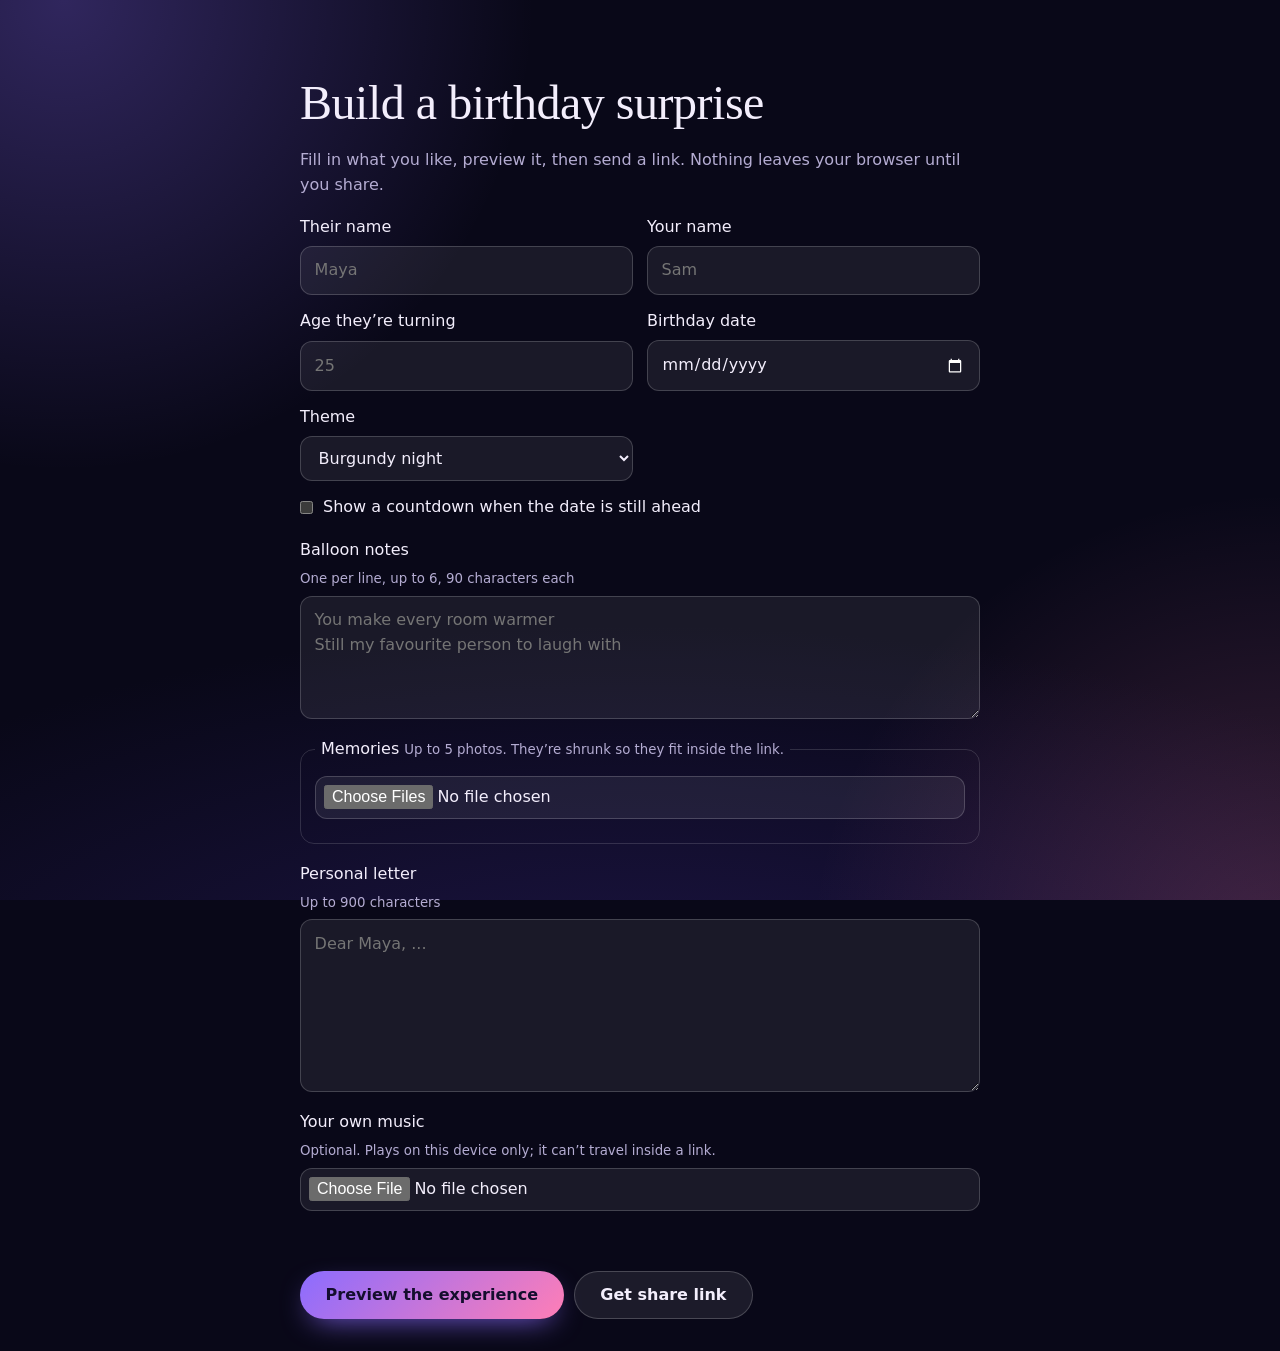
==== index.html @ 4d085548 "Rename index (1).html to index.html" ====
<!doctype html>
<html lang="en">
<head>
<meta charset="utf-8">
<meta name="viewport" content="width=device-width,initial-scale=1,viewport-fit=cover">
<meta name="theme-color" content="#0c0610">
<title>A birthday surprise</title>
<link rel="stylesheet" href="style.css">
</head>
<body data-theme="violet">
<div class="bg" aria-hidden="true"><i></i><i></i><div class="lit"></div><div id="dust"></div></div>

<header id="bar" hidden>
  <div class="prog" aria-hidden="true"><b id="progFill"></b></div>
  <div class="ctl">
    <button id="btnEdit" type="button" hidden>Edit details</button>
    <button id="btnMusic" type="button" aria-pressed="false">Play music</button>
    <button id="btnMute" type="button" aria-pressed="false">Mute</button>
  </div>
</header>

<main id="app">
  <section id="s-build" class="stage left on">
    <h1 tabindex="-1">Build a birthday surprise</h1>
    <p class="muted">Fill in what you like, preview it, then send a link. Nothing leaves your browser until you share.</p>
    <form id="form" novalidate>
      <div class="grid">
        <label>Their name<input id="f-to" maxlength="40" autocomplete="off" placeholder="Maya"></label>
        <label>Your name<input id="f-from" maxlength="40" autocomplete="off" placeholder="Sam"></label>
        <label>Age they’re turning<input id="f-age" type="number" min="1" max="120" inputmode="numeric" placeholder="25"></label>
        <label>Birthday date<input id="f-date" type="date"></label>
        <label>Theme<select id="f-theme"><option value="violet">Burgundy night</option><option value="rose">Rose gold</option><option value="ocean">Violet dusk</option></select></label>
        <label class="chk"><input id="f-cd" type="checkbox"> Show a countdown when the date is still ahead</label>
      </div>
      <label>Balloon notes <small>One per line, up to 6, 90 characters each</small>
        <textarea id="f-notes" rows="4" placeholder="You make every room warmer&#10;Still my favourite person to laugh with"></textarea></label>
      <fieldset>
        <legend>Memories <small>Up to 5 photos. They’re shrunk so they fit inside the link.</small></legend>
        <input id="f-photos" type="file" accept="image/*" multiple aria-label="Add photos">
        <ul id="plist"></ul>
      </fieldset>
      <label>Personal letter <small>Up to 900 characters</small>
        <textarea id="f-letter" rows="6" maxlength="900" placeholder="Dear Maya, ..."></textarea></label>
      <label>Your own music <small>Optional. Plays on this device only; it can’t travel inside a link.</small>
        <input id="f-music" type="file" accept="audio/*"></label>
      <p id="formMsg" class="msg" role="alert"></p>
      <div class="row">
        <button class="btn" type="submit">Preview the experience</button>
        <button class="btn ghost" type="button" id="btnLink">Get share link</button>
      </div>
      <div id="linkBox" hidden>
        <input id="linkOut" readonly aria-label="Share link">
        <div class="row">
          <button type="button" class="btn ghost" id="btnCopy">Copy link</button>
          <button type="button" class="btn ghost" id="btnShare">Share</button>
        </div>
        <p class="muted">The link’s data is encoded, not encrypted. Anyone with the link can read it, so keep passwords and private details out.</p>
      </div>
    </form>
  </section>

  <section id="s-error" class="stage">
    <h1 tabindex="-1">This link can’t be opened</h1>
    <p id="errMsg" class="muted"></p>
    <button class="btn" id="errMake" type="button">Create your own</button>
  </section>

  <section id="s-intro" class="stage">
    <h1 tabindex="-1" id="introH"></h1>
    <p class="muted">Sound is part of it. Turn your volume up.</p>
    <button class="btn" id="introBtn" type="button">Open the gift</button>
  </section>

  <section id="s-count" class="stage">
    <h1 tabindex="-1" id="cdH"></h1>
    <p id="cd" class="big" role="timer"></p>
    <button class="btn" id="cdBtn" type="button">Open early</button>
  </section>

  <section id="s-cake" class="stage">
    <h1 tabindex="-1" id="cakeH"></h1>
    <p id="cakeP" class="muted" role="status"></p>
    <svg id="cake" viewBox="0 0 300 250" role="group" aria-label="Birthday cake with candles">
      <defs>
        <linearGradient id="g1" x1="0" y1="0" x2="1" y2="1"><stop offset="0" style="stop-color:var(--a1)"/><stop offset="1" style="stop-color:var(--a2)"/></linearGradient>
        <radialGradient id="glow"><stop offset="0" stop-color="#ffd98a" stop-opacity=".55"/><stop offset="1" stop-color="#ffd98a" stop-opacity="0"/></radialGradient>
      <linearGradient id="sh" x1="0" x2="1"><stop offset="0" stop-color="#000" stop-opacity=".5"/><stop offset=".35" stop-color="#fff" stop-opacity=".1"/><stop offset="1" stop-color="#000" stop-opacity=".55"/></linearGradient></defs>
      <ellipse cx="150" cy="241" rx="142" ry="11" fill="#000" opacity=".5"/><ellipse cx="150" cy="236" rx="140" ry="12" fill="#f2dcb3"/>
      <rect x="30" y="160" width="240" height="76" rx="14" fill="url(#g1)"/>
      <rect x="30" y="160" width="240" height="20" rx="10" fill="#fff3d6"/>
      <rect x="30" y="206" width="240" height="4" fill="#f2dcb3"/><rect x="30" y="160" width="240" height="76" rx="14" fill="url(#sh)"/>
      <rect x="70" y="108" width="160" height="56" rx="12" fill="url(#g1)"/>
      <rect x="70" y="108" width="160" height="16" rx="8" fill="#fff3d6"/>
      <rect x="70" y="146" width="160" height="4" fill="#f2dcb3"/><rect x="70" y="108" width="160" height="56" rx="12" fill="url(#sh)"/>
      <g id="candles"></g>
    </svg>
    <button class="btn" id="cakeBtn" type="button"></button>
  </section>

  <section id="s-balloons" class="stage">
    <h1 tabindex="-1" id="balH"></h1>
    <div id="sky" class="sky"></div>
    <p id="noteCard" class="glass note" role="status"></p>
    <button class="btn" id="balBtn" type="button" hidden>Continue</button>
  </section>

  <section id="s-gallery" class="stage">
    <h1 tabindex="-1">Memories</h1>
    <div id="slides" class="slides" tabindex="0" role="region" aria-roledescription="carousel" aria-label="Photo memories"></div>
    <div class="row mid">
      <button class="btn ghost" id="galPrev" type="button" aria-label="Previous photo">Back</button>
      <span id="galCount" class="muted" aria-live="polite"></span>
      <button class="btn ghost" id="galNext" type="button" aria-label="Next photo">Next</button>
    </div>
    <button class="btn" id="galBtn" type="button">Continue</button>
  </section>

  <section id="s-letter" class="stage">
    <h1 tabindex="-1">A letter for you</h1>
    <div id="env" class="env"><div class="flap"></div><div class="seal"></div></div>
    <button class="btn" id="openLet" type="button">Open the letter</button>
    <div id="sheet" class="sheet" hidden>
      <span id="letterText" aria-hidden="true"></span>
      <p id="letterFull" class="vh"></p>
      <p id="sig" class="sig" hidden></p>
    </div>
    <button class="btn" id="letBtn" type="button" hidden>Continue</button>
  </section>

  <section id="s-final" class="stage">
    <h1 tabindex="-1" id="finH" class="hero"></h1>
    <p id="finP" class="lead"></p>
    <p id="finD" class="muted"></p>
    <div class="row mid">
      <button class="btn" id="fShare" type="button">Share</button>
      <button class="btn ghost" id="fCopy" type="button">Copy link</button>
      <button class="btn ghost" id="fMore" type="button">More confetti</button>
      <button class="btn ghost" id="fReplay" type="button">Replay</button>
      <button class="btn ghost" id="fEdit" type="button" hidden>Edit details</button>
      <button class="btn ghost" id="fMake" type="button" hidden>Make your own</button>
    </div>
  </section>
</main>

<canvas id="fx" aria-hidden="true"></canvas>
<div id="toast" role="status" aria-live="polite"></div>
<script src="script.js"></script>
</body>
</html>
---- style.css ----
:root{--bg:#090818;--ink:#f3eefc;--mut:#b4acd2;--gold:#f4c978;--a1:#8b6cff;--a2:#ff7eb6;--serif:"Iowan Old Style","Palatino Linotype",Palatino,"Book Antiqua",Georgia,serif;--sans:system-ui,-apple-system,"Segoe UI",Roboto,sans-serif}
[data-theme=rose]{--a1:#ff8fb1;--a2:#f4c978}
[data-theme=ocean]{--a1:#5aa7ff;--a2:#7ef0d4}
*{box-sizing:border-box;margin:0}
[hidden]{display:none!important}
html{color-scheme:dark}
body{background:var(--bg);color:var(--ink);font:16px/1.55 var(--sans);min-height:100dvh;overflow-x:hidden}
:focus-visible{outline:3px solid var(--gold);outline-offset:3px}
[tabindex="-1"]:focus{outline:none}
.muted{color:var(--mut)}
.bg{position:fixed;inset:0;z-index:-1;overflow:hidden;background:radial-gradient(120% 70% at 50% 115%,#1d1546,transparent 65%),var(--bg)}
.bg>i{position:absolute;width:80vmax;height:80vmax;left:-35vmax;top:-40vmax;border-radius:50%;opacity:.3;background:radial-gradient(circle,var(--a1),transparent 65%);animation:drift 28s ease-in-out infinite alternate}
.bg>i+i{left:auto;top:auto;right:-40vmax;bottom:-45vmax;opacity:.22;background:radial-gradient(circle,var(--a2),transparent 65%);animation-duration:36s}
@keyframes drift{to{transform:translate(8vmax,6vmax)}}
#dust span{position:absolute;bottom:-10px;border-radius:50%;background:var(--gold);opacity:0;animation:rise linear infinite}
@keyframes rise{10%{opacity:.55}to{transform:translateY(-110vh);opacity:0}}

#bar{position:fixed;inset:0 0 auto;z-index:5;padding:calc(10px + env(safe-area-inset-top)) 14px 0}
.prog{height:3px;background:rgba(255,255,255,.1);border-radius:3px;overflow:hidden}
.prog b{display:block;height:100%;width:0;background:linear-gradient(90deg,var(--a1),var(--gold));transition:width .6s}
.ctl{display:flex;justify-content:flex-end;gap:8px;margin-top:8px}
.ctl button{font:500 .85rem var(--sans);color:var(--ink);min-height:36px;padding:0 .95em;background:rgba(15,12,40,.7);border:1px solid rgba(255,255,255,.18);border-radius:999px;cursor:pointer}

.stage{display:none;min-height:100dvh;max-width:720px;margin:auto;padding:calc(76px + env(safe-area-inset-top)) 20px calc(32px + env(safe-area-inset-bottom));flex-direction:column;align-items:center;justify-content:center;text-align:center;gap:18px}
.stage.on{display:flex;animation:in .6s ease both}
.stage.left{align-items:stretch;text-align:left;justify-content:flex-start}
@keyframes in{from{opacity:0;transform:translateY(10px)}}
h1{font:500 clamp(1.9rem,7vw,3rem)/1.12 var(--serif);letter-spacing:-.01em}
h1.hero{font-size:clamp(2.6rem,11vw,4.8rem);text-shadow:0 0 40px color-mix(in srgb,var(--a2) 55%,transparent)}
.lead{font:italic 1.35rem var(--serif);color:var(--gold)}
.big{font:500 clamp(1.5rem,6vw,2.4rem) var(--serif);color:var(--gold)}
.glass{background:rgba(255,255,255,.06);border:1px solid rgba(255,255,255,.13);border-radius:20px;backdrop-filter:blur(12px)}

form{display:grid;gap:18px}
label{display:grid;gap:6px;font-weight:500}
small{color:var(--mut);font-weight:400}
input,textarea,select{font:inherit;color:inherit;width:100%;background:rgba(255,255,255,.07);border:1px solid rgba(255,255,255,.18);border-radius:12px;padding:.7em .85em}
option{color:#111}
input[type=file]{padding:.5em}
.grid{display:grid;gap:14px;grid-template-columns:repeat(auto-fit,minmax(220px,1fr))}
.chk{display:flex;align-items:center;gap:10px;grid-column:1/-1;font-weight:400}
.chk input{width:auto}
fieldset{border:1px solid rgba(255,255,255,.14);border-radius:14px;padding:14px;display:grid;gap:10px}
legend{padding:0 6px;font-weight:500}
#plist{list-style:none;padding:0;display:grid;gap:8px}
#plist li{display:flex;gap:10px;align-items:center}
#plist img{width:52px;height:52px;object-fit:cover;border-radius:8px;flex:none}
#plist button{flex:none}
.msg{min-height:1.5em;color:#ffb3c9}
#linkBox{display:grid;gap:10px}
.row{display:flex;gap:10px;flex-wrap:wrap}
.row.mid{justify-content:center;align-items:center}

.btn{font:600 1rem var(--sans);min-height:48px;padding:0 1.6em;border:0;border-radius:999px;color:#140e2e;background:linear-gradient(135deg,var(--a1),var(--a2));cursor:pointer;box-shadow:0 10px 30px -12px var(--a1)}
.btn.ghost{background:rgba(255,255,255,.08);color:var(--ink);border:1px solid rgba(255,255,255,.2);box-shadow:none}
.btn.sm{min-height:36px;padding:0 1em;font-size:.85rem}
.btn:active{transform:scale(.97)}

#cake{width:min(82vw,360px);height:auto;overflow:visible;filter:drop-shadow(0 24px 28px rgba(0,0,0,.5))}
.candle{cursor:pointer}
.candle .gl{fill:url(#glow)}
.candle .fl{fill:#ffd98a;transform-box:fill-box;transform-origin:50% 100%;animation:fl 1.1s ease-in-out infinite alternate}
.candle.out .fl,.candle.out .gl{opacity:0;transition:opacity .4s}
@keyframes fl{to{transform:scale(.88,1.1) skewX(4deg)}}

.sky{position:relative;width:100%;height:min(48vh,380px)}
.bl{position:absolute;left:var(--x);bottom:calc(10% + var(--y));translate:-50% 0;width:76px;height:94px;border:0;border-radius:50% 50% 48% 48%/45% 45% 55% 55%;background:radial-gradient(circle at 35% 28%,rgba(255,255,255,.55),transparent 38%),hsl(var(--h) 80% 66%);box-shadow:inset -8px -10px 18px rgba(0,0,0,.2),0 14px 28px -10px hsl(var(--h) 80% 60%/.6);cursor:pointer;animation:bob 5s ease-in-out var(--d) infinite;transition:opacity .25s,scale .25s}
.bl::before{content:"";position:absolute;left:50%;top:100%;width:1px;height:60px;background:rgba(255,255,255,.35)}
.bl:disabled{opacity:0;scale:1.5;pointer-events:none}
@keyframes bob{50%{translate:-50% -16px}}
.note{min-height:5em;width:100%;padding:1.1em 1.4em;font:italic 1.3rem/1.5 var(--serif);display:grid;place-items:center}

.slides{display:flex;width:100%;overflow-x:auto;scroll-snap-type:x mandatory;scrollbar-width:none;border-radius:20px}
.slides::-webkit-scrollbar{display:none}
.slide{flex:0 0 100%;scroll-snap-align:center;position:relative}
.slide img{display:block;width:100%;aspect-ratio:4/5;max-height:58vh;object-fit:cover;border-radius:20px}
.slide figcaption{position:absolute;inset:auto 0 0;padding:2.4em 1em 1em;border-radius:0 0 20px 20px;background:linear-gradient(transparent,rgba(5,4,20,.88));font:1.1rem var(--serif)}
.slide figcaption:empty{display:none}

.env{position:relative;width:min(80vw,300px);aspect-ratio:3/2;background:#2b2358;border-radius:8px;box-shadow:0 30px 50px -20px #000;perspective:600px}
.env .flap{position:absolute;inset:0 0 auto;height:56%;background:#3d3282;clip-path:polygon(0 0,100% 0,50% 100%);transform-origin:top;transition:transform .7s ease}
.env.open .flap{transform:rotateX(180deg)}
.seal{position:absolute;left:50%;top:50%;width:34px;height:34px;margin:-17px;border-radius:50%;background:radial-gradient(circle at 35% 30%,#ffe9a8,var(--gold) 60%,#b98a2e);transition:opacity .4s}
.env.open .seal{opacity:0}
.sheet{width:100%;max-width:560px;padding:1.6em 1.4em;text-align:left;background:#fbf3e2;color:#2a2140;border-radius:6px;box-shadow:0 30px 60px -20px #000;font:italic 1.2rem/1.75 var(--serif);white-space:pre-wrap}
.sheet.typing #letterText::after{content:"|";animation:blink 1s steps(2) infinite}
@keyframes blink{50%{opacity:0}}
.sig{margin-top:1em;text-align:right}
.vh{position:absolute;width:1px;height:1px;overflow:hidden;clip:rect(0 0 0 0)}

#fx{position:fixed;inset:0;width:100%;height:100%;pointer-events:none;z-index:4}
#toast{position:fixed;left:50%;bottom:calc(24px + env(safe-area-inset-bottom));z-index:6;transform:translate(-50%,20px);opacity:0;padding:.7em 1.2em;border-radius:999px;background:#241c52;border:1px solid rgba(255,255,255,.2);transition:.3s;pointer-events:none}
#toast.on{opacity:1;transform:translate(-50%,0)}

@media (prefers-reduced-motion:reduce){*,*::before,*::after{animation:none!important;transition:none!important}}
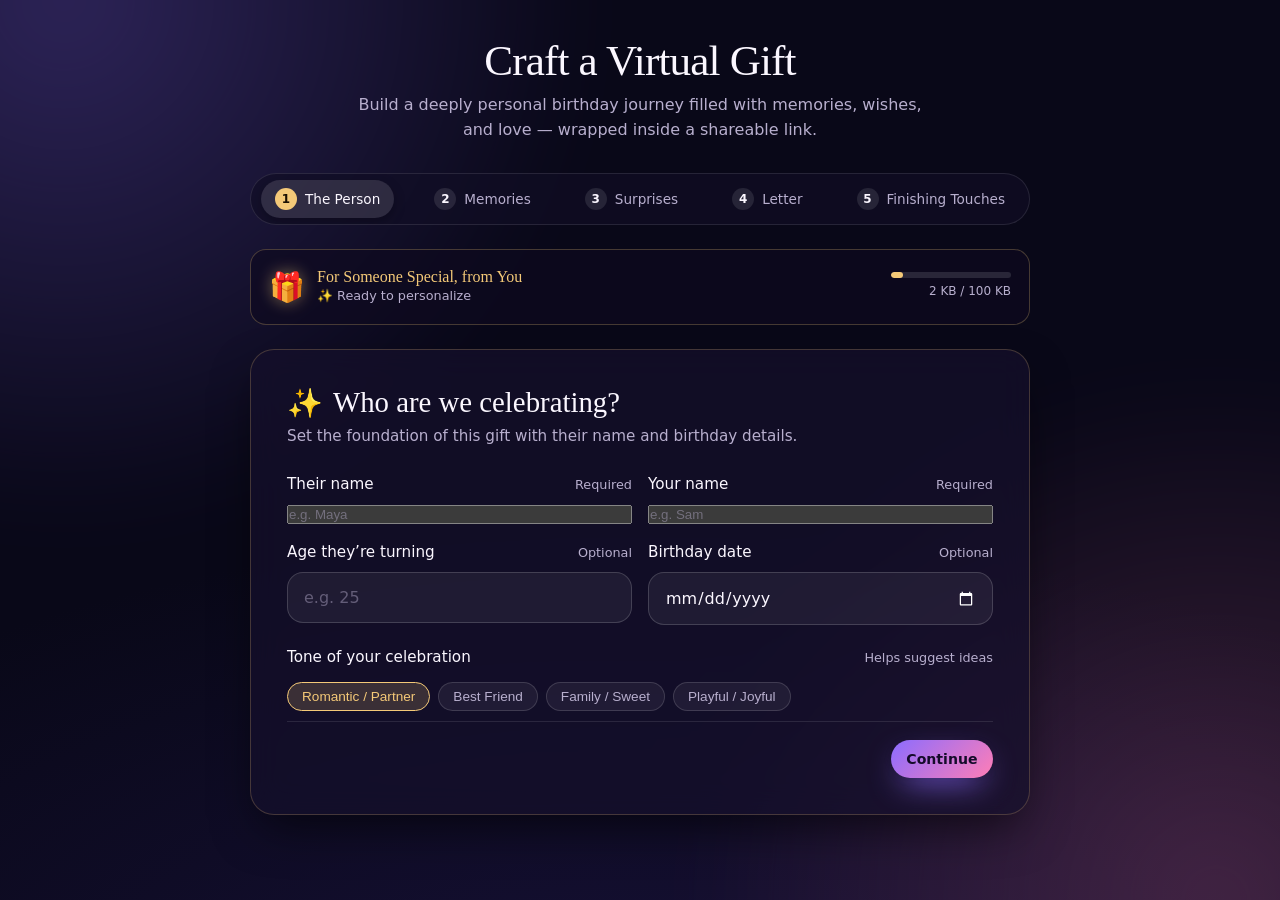
==== commit 0c8d2fea: "Transform BirthdayGift into an unforgettable virtual gift experience" ====
--- a/index.html
+++ b/index.html
@@ -2,148 +2,499 @@
 <html lang="en">
 <head>
 <meta charset="utf-8">
-<meta name="viewport" content="width=device-width,initial-scale=1,viewport-fit=cover">
-<meta name="theme-color" content="#0c0610">
-<title>A birthday surprise</title>
+<meta name="viewport" content="width=device-width, initial-scale=1, viewport-fit=cover">
+<meta name="theme-color" content="#090818">
+<title>A Personalized Birthday Surprise</title>
 <link rel="stylesheet" href="style.css">
 </head>
 <body data-theme="violet">
-<div class="bg" aria-hidden="true"><i></i><i></i><div class="lit"></div><div id="dust"></div></div>
-
+<!-- Atmospheric Background -->
+<div class="bg" aria-hidden="true">
+  <i></i>
+  <i></i>
+  <div id="dust"></div>
+</div>
+
+<!-- Global Top Header & Controls -->
 <header id="bar" hidden>
   <div class="prog" aria-hidden="true"><b id="progFill"></b></div>
   <div class="ctl">
-    <button id="btnEdit" type="button" hidden>Edit details</button>
-    <button id="btnMusic" type="button" aria-pressed="false">Play music</button>
-    <button id="btnMute" type="button" aria-pressed="false">Mute</button>
+    <span class="ctl-badge" id="stageBadge">Birthday Gift</span>
+    <button id="btnEdit" type="button" hidden aria-label="Edit gift details">
+      <svg width="14" height="14" viewBox="0 0 24 24" fill="none" stroke="currentColor" stroke-width="2" stroke-linecap="round" stroke-linejoin="round"><path d="M12 20h9"/><path d="M16.5 3.5a2.121 2.121 0 0 1 3 3L7 19l-4 1 1-4L16.5 3.5z"/></svg>
+      <span>Edit</span>
+    </button>
+    <button id="btnMusic" type="button" aria-pressed="false" aria-label="Toggle ambient soundtrack">
+      <svg width="14" height="14" viewBox="0 0 24 24" fill="none" stroke="currentColor" stroke-width="2" stroke-linecap="round" stroke-linejoin="round"><path d="M9 18V5l12-2v13"/><circle cx="6" cy="18" r="3"/><circle cx="18" cy="16" r="3"/></svg>
+      <span>Music</span>
+    </button>
+    <button id="btnMute" type="button" aria-pressed="false" aria-label="Toggle audio mute">
+      <svg width="14" height="14" viewBox="0 0 24 24" fill="none" stroke="currentColor" stroke-width="2" stroke-linecap="round" stroke-linejoin="round"><polygon points="11 5 6 9 2 9 2 15 6 15 11 19 11 5"/><path d="M19.07 4.93a10 10 0 0 1 0 14.14M15.54 8.46a5 5 0 0 1 0 7.07"/></svg>
+      <span>Mute</span>
+    </button>
   </div>
 </header>
 
 <main id="app">
+
+  <!-- =========================================================
+       CREATOR WORKSHOP (Multi-Stage Interactive Gift Builder)
+       ========================================================= -->
   <section id="s-build" class="stage left on">
-    <h1 tabindex="-1">Build a birthday surprise</h1>
-    <p class="muted">Fill in what you like, preview it, then send a link. Nothing leaves your browser until you share.</p>
-    <form id="form" novalidate>
-      <div class="grid">
-        <label>Their name<input id="f-to" maxlength="40" autocomplete="off" placeholder="Maya"></label>
-        <label>Your name<input id="f-from" maxlength="40" autocomplete="off" placeholder="Sam"></label>
-        <label>Age they’re turning<input id="f-age" type="number" min="1" max="120" inputmode="numeric" placeholder="25"></label>
-        <label>Birthday date<input id="f-date" type="date"></label>
-        <label>Theme<select id="f-theme"><option value="violet">Burgundy night</option><option value="rose">Rose gold</option><option value="ocean">Violet dusk</option></select></label>
-        <label class="chk"><input id="f-cd" type="checkbox"> Show a countdown when the date is still ahead</label>
-      </div>
-      <label>Balloon notes <small>One per line, up to 6, 90 characters each</small>
-        <textarea id="f-notes" rows="4" placeholder="You make every room warmer&#10;Still my favourite person to laugh with"></textarea></label>
-      <fieldset>
-        <legend>Memories <small>Up to 5 photos. They’re shrunk so they fit inside the link.</small></legend>
-        <input id="f-photos" type="file" accept="image/*" multiple aria-label="Add photos">
-        <ul id="plist"></ul>
-      </fieldset>
-      <label>Personal letter <small>Up to 900 characters</small>
-        <textarea id="f-letter" rows="6" maxlength="900" placeholder="Dear Maya, ..."></textarea></label>
-      <label>Your own music <small>Optional. Plays on this device only; it can’t travel inside a link.</small>
-        <input id="f-music" type="file" accept="audio/*"></label>
-      <p id="formMsg" class="msg" role="alert"></p>
-      <div class="row">
-        <button class="btn" type="submit">Preview the experience</button>
-        <button class="btn ghost" type="button" id="btnLink">Get share link</button>
-      </div>
-      <div id="linkBox" hidden>
-        <input id="linkOut" readonly aria-label="Share link">
+    <div class="workshop-header">
+      <h1 tabindex="-1" class="workshop-title">Craft a Virtual Gift</h1>
+      <p class="workshop-subtitle">Build a deeply personal birthday journey filled with memories, wishes, and love — wrapped inside a shareable link.</p>
+    </div>
+
+    <!-- Step Navigation Pills -->
+    <nav class="step-nav" aria-label="Gift creation stages">
+      <button type="button" class="step-tab active" data-step="1">
+        <span class="step-num">1</span>
+        <span>The Person</span>
+      </button>
+      <button type="button" class="step-tab" data-step="2">
+        <span class="step-num">2</span>
+        <span>Memories</span>
+      </button>
+      <button type="button" class="step-tab" data-step="3">
+        <span class="step-num">3</span>
+        <span>Surprises</span>
+      </button>
+      <button type="button" class="step-tab" data-step="4">
+        <span class="step-num">4</span>
+        <span>Letter</span>
+      </button>
+      <button type="button" class="step-tab" data-step="5">
+        <span class="step-num">5</span>
+        <span>Finishing Touches</span>
+      </button>
+    </nav>
+
+    <!-- Miniature Live Preview Drawer -->
+    <aside class="live-preview-drawer" aria-label="Gift miniature preview">
+      <div class="live-preview-box">
+        <div class="mini-box-icon" aria-hidden="true">🎁</div>
+        <div class="mini-box-details">
+          <span class="mini-box-for" id="prevFor">For Maya, from Sam</span>
+          <span class="mini-box-stats" id="prevStats">✨ Ready to personalize</span>
+        </div>
+      </div>
+      <div class="link-meter" title="Link size indicator">
+        <div class="link-meter-bar">
+          <div class="link-meter-fill" id="meterFill" style="width: 15%;"></div>
+        </div>
+        <span class="link-meter-text" id="meterText">Compact link (2 KB)</span>
+      </div>
+    </aside>
+
+    <!-- Main Workshop Form Card -->
+    <form id="form" class="workshop-card glass" novalidate>
+      
+      <!-- STAGE 1: The Person -->
+      <div class="workshop-pane active" data-step="1">
+        <div class="pane-intro">
+          <h2><span>✨</span> Who are we celebrating?</h2>
+          <p>Set the foundation of this gift with their name and birthday details.</p>
+        </div>
+
+        <div class="form-grid">
+          <div class="form-group">
+            <label for="f-to">Their name <small>Required</small></label>
+            <input id="f-to" maxlength="40" autocomplete="off" placeholder="e.g. Maya" required>
+          </div>
+          <div class="form-group">
+            <label for="f-from">Your name <small>Required</small></label>
+            <input id="f-from" maxlength="40" autocomplete="off" placeholder="e.g. Sam" required>
+          </div>
+          <div class="form-group">
+            <label for="f-age">Age they’re turning <small>Optional</small></label>
+            <input id="f-age" type="number" min="1" max="120" inputmode="numeric" placeholder="e.g. 25">
+          </div>
+          <div class="form-group">
+            <label for="f-date">Birthday date <small>Optional</small></label>
+            <input id="f-date" type="date">
+          </div>
+        </div>
+
+        <div class="form-group">
+          <label>Tone of your celebration <small>Helps suggest ideas</small></label>
+          <div class="chips-row" id="toneChips">
+            <button type="button" class="chip active" data-tone="warm">Romantic / Partner</button>
+            <button type="button" class="chip" data-tone="friend">Best Friend</button>
+            <button type="button" class="chip" data-tone="family">Family / Sweet</button>
+            <button type="button" class="chip" data-tone="playful">Playful / Joyful</button>
+          </div>
+        </div>
+      </div>
+
+      <!-- STAGE 2: Our Memories -->
+      <div class="workshop-pane" data-step="2">
+        <div class="pane-intro">
+          <h2><span>📸</span> Cherished Memories</h2>
+          <p>Add up to 5 photos together. They are automatically compressed to fit seamlessly into the link.</p>
+        </div>
+
+        <div class="upload-dropzone" id="dropzone" tabindex="0" role="button" aria-label="Upload memory photos">
+          <input id="f-photos" type="file" accept="image/*" multiple aria-label="Upload photos">
+          <div style="font-size: 2rem; margin-bottom: 6px;">✨</div>
+          <p style="font-weight: 500;">Click or drag photos here to add memories</p>
+          <p class="muted" style="font-size: 0.85rem; margin-top: 4px;">PNG or JPEG • Up to 5 photos • Auto-optimized</p>
+        </div>
+
+        <div class="photo-cards-list" id="plist"></div>
+      </div>
+
+      <!-- STAGE 3: Little Surprises (Balloon Notes) -->
+      <div class="workshop-pane" data-step="3">
+        <div class="pane-intro">
+          <h2><span>🎈</span> Whispered Wishes in the Sky</h2>
+          <p>Write sweet notes, quotes, or inside jokes. Each one will float inside a balloon waiting to be popped!</p>
+        </div>
+
+        <div class="form-group">
+          <label>Inspiration Prompts <small>Click to paste into notes</small></label>
+          <div class="chips-row" id="promptChips">
+            <button type="button" class="chip prompt-chip" data-prompt="You make every room warmer just by being in it.">✨ "You make every room warmer..."</button>
+            <button type="button" class="chip prompt-chip" data-prompt="Still my absolute favourite person to laugh with.">💛 "My favourite person to laugh with..."</button>
+            <button type="button" class="chip prompt-chip" data-prompt="Remember that unforgettable night under the stars?">🌙 "Remember that night..."</button>
+            <button type="button" class="chip prompt-chip" data-prompt="Here’s to another year of unstoppable adventures together!">🚀 "Here's to another year of..."</button>
+          </div>
+        </div>
+
+        <div class="form-group">
+          <label for="f-notes">Balloon notes <small>One per line, up to 6 notes (90 chars each)</small></label>
+          <textarea id="f-notes" rows="5" placeholder="You make every room warmer&#10;Still my favourite person to laugh with&#10;Remember that time we couldn't stop laughing?"></textarea>
+        </div>
+      </div>
+
+      <!-- STAGE 4: Your Letter -->
+      <div class="workshop-pane" data-step="4">
+        <div class="pane-intro">
+          <h2><span>💌</span> A Heartfelt Letter</h2>
+          <p>Write an intimate letter that will be sealed with a golden wax seal and unfolded just for them.</p>
+        </div>
+
+        <div class="form-group">
+          <label for="f-greeting">Opening Greeting <small>Optional</small></label>
+          <input id="f-greeting" maxlength="60" placeholder="Dear Maya," value="Dear Maya,">
+        </div>
+
+        <div class="form-group">
+          <label for="f-letter">Letter Message <small id="letterCount">0 / 900</small></label>
+          <textarea id="f-letter" rows="7" maxlength="900" placeholder="Write from the heart... What makes them irreplaceable? What do you wish for them in this new chapter?"></textarea>
+        </div>
+
+        <div class="form-group">
+          <label for="f-signoff">Personal Sign-off <small>Optional</small></label>
+          <input id="f-signoff" maxlength="60" placeholder="With all my love," value="With all my love,">
+        </div>
+      </div>
+
+      <!-- STAGE 5: The Finishing Touches -->
+      <div class="workshop-pane" data-step="5">
+        <div class="pane-intro">
+          <h2><span>🎁</span> The Finishing Touches</h2>
+          <p>Choose the color palette, music ambiance, and wrap your virtual gift.</p>
+        </div>
+
+        <div class="form-group">
+          <label>Visual Theme</label>
+          <div class="theme-picker" id="themePicker">
+            <div class="theme-card active" data-theme="violet">
+              <div class="theme-swatch" style="background: linear-gradient(135deg, #8b6cff, #ff7eb6);"></div>
+              <span class="theme-name">Burgundy Night</span>
+            </div>
+            <div class="theme-card" data-theme="rose">
+              <div class="theme-swatch" style="background: linear-gradient(135deg, #ff8fb1, #f4c978);"></div>
+              <span class="theme-name">Rose Gold</span>
+            </div>
+            <div class="theme-card" data-theme="ocean">
+              <div class="theme-swatch" style="background: linear-gradient(135deg, #5aa7ff, #7ef0d4);"></div>
+              <span class="theme-name">Violet Dusk</span>
+            </div>
+            <div class="theme-card" data-theme="amber">
+              <div class="theme-swatch" style="background: linear-gradient(135deg, #f7a044, #ff5b79);"></div>
+              <span class="theme-name">Golden Twilight</span>
+            </div>
+          </div>
+          <select id="f-theme" hidden>
+            <option value="violet" selected>Burgundy night</option>
+            <option value="rose">Rose gold</option>
+            <option value="ocean">Violet dusk</option>
+            <option value="amber">Golden twilight</option>
+          </select>
+        </div>
+
+        <div class="form-group">
+          <label class="row mid" style="cursor: pointer; justify-content: flex-start; gap: 10px;">
+            <input id="f-cd" type="checkbox" style="width: auto;">
+            <span>Show an anticipation countdown if their birthday is still ahead</span>
+          </label>
+        </div>
+
+        <div class="form-group">
+          <label for="f-music">Optional custom music <small>Device preview only (not shared in link)</small></label>
+          <input id="f-music" type="file" accept="audio/*">
+          <small class="muted">A soothing synthesized music box will play automatically on any device when opened.</small>
+        </div>
+      </div>
+
+      <!-- Workshop Navigation & Actions Footer -->
+      <div class="workshop-footer">
         <div class="row">
-          <button type="button" class="btn ghost" id="btnCopy">Copy link</button>
-          <button type="button" class="btn ghost" id="btnShare">Share</button>
-        </div>
-        <p class="muted">The link’s data is encoded, not encrypted. Anyone with the link can read it, so keep passwords and private details out.</p>
+          <button type="button" class="btn ghost sm" id="btnBackStep" style="visibility: hidden;">Back</button>
+          <button type="button" class="btn ghost sm" id="btnSkipStep" style="display: none;">Skip this step</button>
+        </div>
+
+        <p id="formMsg" class="validation-error" role="alert"></p>
+
+        <div class="row">
+          <button type="button" class="btn sm" id="btnNextStep">Continue</button>
+          <button type="button" class="btn gold sm" id="btnWrapGift" style="display: none;">Wrap Your Gift 🎁</button>
+        </div>
       </div>
     </form>
   </section>
 
+  <!-- =========================================================
+       ERROR STAGE (Corrupted or Invalid Link)
+       ========================================================= -->
   <section id="s-error" class="stage">
-    <h1 tabindex="-1">This link can’t be opened</h1>
-    <p id="errMsg" class="muted"></p>
-    <button class="btn" id="errMake" type="button">Create your own</button>
-  </section>
-
+    <div style="font-size: 3.5rem; margin-bottom: -10px;">💫</div>
+    <h1 tabindex="-1">This gift link can’t be opened</h1>
+    <p id="errMsg" class="muted" style="max-width: 480px;">The link appears to be incomplete or modified. Please check with the sender to share the full link again.</p>
+    <button class="btn gold" id="errMake" type="button">Create your own gift</button>
+  </section>
+
+  <!-- =========================================================
+       RECIPIENT SCENE 1: THE WRAPPED GIFT (Intro)
+       ========================================================= -->
   <section id="s-intro" class="stage">
-    <h1 tabindex="-1" id="introH"></h1>
-    <p class="muted">Sound is part of it. Turn your volume up.</p>
-    <button class="btn" id="introBtn" type="button">Open the gift</button>
-  </section>
-
+    <div class="gift-stage-wrapper">
+      <div class="gift-box-3d" id="giftBox" role="button" tabindex="0" aria-label="Unwrap your birthday surprise">
+        <div class="gift-cube">
+          <div class="gift-ribbon-v"></div>
+          <div class="gift-ribbon-h"></div>
+        </div>
+        <!-- Gold Bow SVG -->
+        <svg class="gift-bow" viewBox="0 0 100 100" fill="none" xmlns="http://www.w3.org/2000/svg">
+          <path d="M50 50 C30 20, 10 35, 35 50 C10 65, 30 80, 50 50 Z" fill="url(#bowGrad)"/>
+          <path d="M50 50 C70 20, 90 35, 65 50 C90 65, 70 80, 50 50 Z" fill="url(#bowGrad)"/>
+          <circle cx="50" cy="50" r="11" fill="#ffe299" stroke="#b8832a" stroke-width="2"/>
+          <defs>
+            <linearGradient id="bowGrad" x1="0" y1="0" x2="1" y2="1">
+              <stop offset="0%" stop-color="#fff0be"/>
+              <stop offset="50%" stop-color="#f4c978"/>
+              <stop offset="100%" stop-color="#b8832a"/>
+            </linearGradient>
+          </defs>
+        </svg>
+        <div class="gift-tag" id="introTag">
+          <strong>Special Delivery</strong>
+          <span id="tagTo">For Maya</span><br>
+          <small id="tagFrom">From Sam</small>
+        </div>
+      </div>
+    </div>
+
+    <h1 tabindex="-1" id="introH" class="hero">A gift for Maya</h1>
+    <p class="gift-invitation-hint">
+      <span>✨</span> Untie the ribbon to begin • Sound on <span>🎵</span>
+    </p>
+    <button class="btn gold" id="introBtn" type="button">Open the gift</button>
+  </section>
+
+  <!-- =========================================================
+       RECIPIENT SCENE 2: COUNTDOWN
+       ========================================================= -->
   <section id="s-count" class="stage">
-    <h1 tabindex="-1" id="cdH"></h1>
-    <p id="cd" class="big" role="timer"></p>
-    <button class="btn" id="cdBtn" type="button">Open early</button>
-  </section>
-
+    <div style="font-size: 2.8rem;">✨</div>
+    <h1 tabindex="-1" id="cdH">The countdown begins</h1>
+    <p class="muted">Your special day is just over the horizon.</p>
+    <div class="countdown-box">
+      <div class="countdown-item">
+        <span class="countdown-value" id="cdDays">00</span>
+        <span class="countdown-label">Days</span>
+      </div>
+      <div class="countdown-item">
+        <span class="countdown-value" id="cdHours">00</span>
+        <span class="countdown-label">Hours</span>
+      </div>
+      <div class="countdown-item">
+        <span class="countdown-value" id="cdMins">00</span>
+        <span class="countdown-label">Mins</span>
+      </div>
+      <div class="countdown-item">
+        <span class="countdown-value" id="cdSecs">00</span>
+        <span class="countdown-label">Secs</span>
+      </div>
+    </div>
+    <button class="btn gold" id="cdBtn" type="button">Open early anyway ✨</button>
+  </section>
+
+  <!-- =========================================================
+       RECIPIENT SCENE 3: CAKE & WISH RITUAL
+       ========================================================= -->
   <section id="s-cake" class="stage">
-    <h1 tabindex="-1" id="cakeH"></h1>
-    <p id="cakeP" class="muted" role="status"></p>
+    <h1 tabindex="-1" id="cakeH">Maya, it’s your moment</h1>
+    <p id="cakeP" class="muted" role="status">Tap each glowing flame, or blow them all out together.</p>
+    
     <svg id="cake" viewBox="0 0 300 250" role="group" aria-label="Birthday cake with candles">
       <defs>
-        <linearGradient id="g1" x1="0" y1="0" x2="1" y2="1"><stop offset="0" style="stop-color:var(--a1)"/><stop offset="1" style="stop-color:var(--a2)"/></linearGradient>
-        <radialGradient id="glow"><stop offset="0" stop-color="#ffd98a" stop-opacity=".55"/><stop offset="1" stop-color="#ffd98a" stop-opacity="0"/></radialGradient>
-      <linearGradient id="sh" x1="0" x2="1"><stop offset="0" stop-color="#000" stop-opacity=".5"/><stop offset=".35" stop-color="#fff" stop-opacity=".1"/><stop offset="1" stop-color="#000" stop-opacity=".55"/></linearGradient></defs>
-      <ellipse cx="150" cy="241" rx="142" ry="11" fill="#000" opacity=".5"/><ellipse cx="150" cy="236" rx="140" ry="12" fill="#f2dcb3"/>
+        <linearGradient id="g1" x1="0" y1="0" x2="1" y2="1">
+          <stop offset="0%" stop-color="var(--a1)"/>
+          <stop offset="100%" stop-color="var(--a2)"/>
+        </linearGradient>
+        <radialGradient id="glow">
+          <stop offset="0%" stop-color="#ffd98a" stop-opacity="0.85"/>
+          <stop offset="60%" stop-color="#ffd98a" stop-opacity="0.25"/>
+          <stop offset="100%" stop-color="#ffd98a" stop-opacity="0"/>
+        </radialGradient>
+        <linearGradient id="sh" x1="0" y1="0" x2="1" y2="0">
+          <stop offset="0%" stop-color="#000" stop-opacity="0.45"/>
+          <stop offset="35%" stop-color="#fff" stop-opacity="0.15"/>
+          <stop offset="100%" stop-color="#000" stop-opacity="0.5"/>
+        </linearGradient>
+      </defs>
+      
+      <!-- Cake Base / Plate -->
+      <ellipse cx="150" cy="241" rx="142" ry="11" fill="#000" opacity="0.45"/>
+      <ellipse cx="150" cy="236" rx="140" ry="12" fill="#f2dcb3"/>
+      
+      <!-- Bottom Cake Tier -->
       <rect x="30" y="160" width="240" height="76" rx="14" fill="url(#g1)"/>
       <rect x="30" y="160" width="240" height="20" rx="10" fill="#fff3d6"/>
-      <rect x="30" y="206" width="240" height="4" fill="#f2dcb3"/><rect x="30" y="160" width="240" height="76" rx="14" fill="url(#sh)"/>
+      <rect x="30" y="206" width="240" height="4" fill="#f2dcb3"/>
+      <rect x="30" y="160" width="240" height="76" rx="14" fill="url(#sh)"/>
+      
+      <!-- Top Cake Tier -->
       <rect x="70" y="108" width="160" height="56" rx="12" fill="url(#g1)"/>
       <rect x="70" y="108" width="160" height="16" rx="8" fill="#fff3d6"/>
-      <rect x="70" y="146" width="160" height="4" fill="#f2dcb3"/><rect x="70" y="108" width="160" height="56" rx="12" fill="url(#sh)"/>
+      <rect x="70" y="146" width="160" height="4" fill="#f2dcb3"/>
+      <rect x="70" y="108" width="160" height="56" rx="12" fill="url(#sh)"/>
+      
+      <!-- Decorative Sprinkles / Pearls -->
+      <circle cx="85" cy="180" r="3" fill="#ffd98a"/>
+      <circle cx="120" cy="190" r="2.5" fill="#ffd98a"/>
+      <circle cx="160" cy="182" r="3" fill="#ffd98a"/>
+      <circle cx="210" cy="188" r="2.5" fill="#ffd98a"/>
+      
+      <!-- Dynamic Candles Container -->
       <g id="candles"></g>
     </svg>
-    <button class="btn" id="cakeBtn" type="button"></button>
-  </section>
-
+
+    <div class="row mid">
+      <button class="btn gold" id="cakeBtn" type="button">Blow out the candles</button>
+    </div>
+  </section>
+
+  <!-- =========================================================
+       RECIPIENT SCENE 4: FLOATING BALLOONS OF WHISPERED WISHES
+       ========================================================= -->
   <section id="s-balloons" class="stage">
-    <h1 tabindex="-1" id="balH"></h1>
+    <h1 tabindex="-1" id="balH">Notes in the Sky</h1>
+    <p class="muted" id="balSub">Tap each balloon to release the message waiting inside.</p>
     <div id="sky" class="sky"></div>
-    <p id="noteCard" class="glass note" role="status"></p>
-    <button class="btn" id="balBtn" type="button" hidden>Continue</button>
-  </section>
-
+    <div id="noteCard" class="glass note" role="status">
+      <span>Tap a balloon floating above to discover a secret message.</span>
+    </div>
+    <button class="btn gold" id="balBtn" type="button" hidden>Continue Journey</button>
+  </section>
+
+  <!-- =========================================================
+       RECIPIENT SCENE 5: MEMORY PHOTO GALLERY
+       ========================================================= -->
   <section id="s-gallery" class="stage">
-    <h1 tabindex="-1">Memories</h1>
+    <h1 tabindex="-1">Cherished Memories</h1>
+    <p class="muted">Moments that mean the world to us.</p>
+    
     <div id="slides" class="slides" tabindex="0" role="region" aria-roledescription="carousel" aria-label="Photo memories"></div>
-    <div class="row mid">
-      <button class="btn ghost" id="galPrev" type="button" aria-label="Previous photo">Back</button>
-      <span id="galCount" class="muted" aria-live="polite"></span>
-      <button class="btn ghost" id="galNext" type="button" aria-label="Next photo">Next</button>
-    </div>
-    <button class="btn" id="galBtn" type="button">Continue</button>
-  </section>
-
+    
+    <div class="row mid" style="gap: 16px;">
+      <button class="btn ghost sm" id="galPrev" type="button" aria-label="Previous photo">← Back</button>
+      <span id="galCount" class="muted" aria-live="polite" style="font-weight: 500;"></span>
+      <button class="btn ghost sm" id="galNext" type="button" aria-label="Next photo">Next →</button>
+    </div>
+
+    <button class="btn gold" id="galBtn" type="button">Continue</button>
+  </section>
+
+  <!-- =========================================================
+       RECIPIENT SCENE 6: THE WAX-SEALED LETTER
+       ========================================================= -->
   <section id="s-letter" class="stage">
-    <h1 tabindex="-1">A letter for you</h1>
-    <div id="env" class="env"><div class="flap"></div><div class="seal"></div></div>
-    <button class="btn" id="openLet" type="button">Open the letter</button>
+    <h1 tabindex="-1">A Letter Just For You</h1>
+    <p class="muted">Written with love, sealed with care.</p>
+    
+    <div id="env" class="env" tabindex="0" role="button" aria-label="Break the wax seal to open the letter">
+      <div class="flap"></div>
+      <div class="seal">❤️</div>
+    </div>
+    
+    <button class="btn gold" id="openLet" type="button">Break Seal & Open Letter</button>
+    
     <div id="sheet" class="sheet" hidden>
+      <p id="letterGreeting" style="font-weight: 600; margin-bottom: 0.8em;"></p>
       <span id="letterText" aria-hidden="true"></span>
       <p id="letterFull" class="vh"></p>
       <p id="sig" class="sig" hidden></p>
-    </div>
-    <button class="btn" id="letBtn" type="button" hidden>Continue</button>
-  </section>
-
+      <div style="margin-top: 14px; text-align: center;">
+        <button type="button" id="btnSkipTyping" class="btn ghost sm" style="font-size: 0.8rem; padding: 4px 12px; min-height: 30px;">Reveal all</button>
+      </div>
+    </div>
+    
+    <button class="btn gold" id="letBtn" type="button" hidden>Continue</button>
+  </section>
+
+  <!-- =========================================================
+       RECIPIENT SCENE 7: GRAND FINALE CELEBRATION
+       ========================================================= -->
   <section id="s-final" class="stage">
-    <h1 tabindex="-1" id="finH" class="hero"></h1>
+    <div class="finale-badge" id="finBadge">Happy Birthday</div>
+    <h1 tabindex="-1" id="finH" class="hero">Happy Birthday, Maya!</h1>
     <p id="finP" class="lead"></p>
     <p id="finD" class="muted"></p>
+
+    <div class="row mid" style="gap: 12px; margin-top: 8px;">
+      <button class="btn gold" id="fShare" type="button">Share this Gift</button>
+      <button class="btn ghost" id="fCopy" type="button">Copy Link</button>
+      <button class="btn ghost" id="fMore" type="button">More Confetti ✨</button>
+      <button class="btn ghost" id="fReplay" type="button">Replay ↺</button>
+      <button class="btn ghost" id="fEdit" type="button" hidden>Edit Details</button>
+      <button class="btn gold" id="fMake" type="button" hidden>Make Your Own Gift 🎁</button>
+    </div>
+  </section>
+
+</main>
+
+<!-- Share & Link Ready Modal -->
+<div id="shareModal" class="modal-overlay" hidden>
+  <div class="modal-content glass">
+    <button type="button" class="modal-close" id="modalClose" aria-label="Close dialog">✕</button>
+    <div style="font-size: 2.8rem; margin-bottom: -6px;">🎁</div>
+    <h2>Your Gift is Wrapped!</h2>
+    <p class="muted">Anyone with this link will experience the personalized virtual birthday journey you just created.</p>
+    
+    <input id="modalLinkOut" readonly aria-label="Share link" style="text-align: center; font-size: 0.9rem;">
+    
     <div class="row mid">
-      <button class="btn" id="fShare" type="button">Share</button>
-      <button class="btn ghost" id="fCopy" type="button">Copy link</button>
-      <button class="btn ghost" id="fMore" type="button">More confetti</button>
-      <button class="btn ghost" id="fReplay" type="button">Replay</button>
-      <button class="btn ghost" id="fEdit" type="button" hidden>Edit details</button>
-      <button class="btn ghost" id="fMake" type="button" hidden>Make your own</button>
-    </div>
-  </section>
-</main>
-
+      <button type="button" class="btn gold" id="modalBtnShare">Share Link</button>
+      <button type="button" class="btn ghost" id="modalBtnCopy">Copy Link</button>
+      <button type="button" class="btn ghost" id="modalBtnPreview">Preview as Recipient</button>
+    </div>
+
+    <p class="muted" style="font-size: 0.8rem; margin-top: 4px;">
+      Data is compressed and encoded in the link URL. No signups or servers required.
+    </p>
+  </div>
+</div>
+
+<!-- Canvas FX (Confetti & Stardust) -->
 <canvas id="fx" aria-hidden="true"></canvas>
+
+<!-- Global Toast Notification -->
 <div id="toast" role="status" aria-live="polite"></div>
+
 <script src="script.js"></script>
 </body>
 </html>
--- a/style.css
+++ b/style.css
@@ -1,95 +1,1503 @@
-:root{--bg:#090818;--ink:#f3eefc;--mut:#b4acd2;--gold:#f4c978;--a1:#8b6cff;--a2:#ff7eb6;--serif:"Iowan Old Style","Palatino Linotype",Palatino,"Book Antiqua",Georgia,serif;--sans:system-ui,-apple-system,"Segoe UI",Roboto,sans-serif}
-[data-theme=rose]{--a1:#ff8fb1;--a2:#f4c978}
-[data-theme=ocean]{--a1:#5aa7ff;--a2:#7ef0d4}
-*{box-sizing:border-box;margin:0}
-[hidden]{display:none!important}
-html{color-scheme:dark}
-body{background:var(--bg);color:var(--ink);font:16px/1.55 var(--sans);min-height:100dvh;overflow-x:hidden}
-:focus-visible{outline:3px solid var(--gold);outline-offset:3px}
-[tabindex="-1"]:focus{outline:none}
-.muted{color:var(--mut)}
-.bg{position:fixed;inset:0;z-index:-1;overflow:hidden;background:radial-gradient(120% 70% at 50% 115%,#1d1546,transparent 65%),var(--bg)}
-.bg>i{position:absolute;width:80vmax;height:80vmax;left:-35vmax;top:-40vmax;border-radius:50%;opacity:.3;background:radial-gradient(circle,var(--a1),transparent 65%);animation:drift 28s ease-in-out infinite alternate}
-.bg>i+i{left:auto;top:auto;right:-40vmax;bottom:-45vmax;opacity:.22;background:radial-gradient(circle,var(--a2),transparent 65%);animation-duration:36s}
-@keyframes drift{to{transform:translate(8vmax,6vmax)}}
-#dust span{position:absolute;bottom:-10px;border-radius:50%;background:var(--gold);opacity:0;animation:rise linear infinite}
-@keyframes rise{10%{opacity:.55}to{transform:translateY(-110vh);opacity:0}}
-
-#bar{position:fixed;inset:0 0 auto;z-index:5;padding:calc(10px + env(safe-area-inset-top)) 14px 0}
-.prog{height:3px;background:rgba(255,255,255,.1);border-radius:3px;overflow:hidden}
-.prog b{display:block;height:100%;width:0;background:linear-gradient(90deg,var(--a1),var(--gold));transition:width .6s}
-.ctl{display:flex;justify-content:flex-end;gap:8px;margin-top:8px}
-.ctl button{font:500 .85rem var(--sans);color:var(--ink);min-height:36px;padding:0 .95em;background:rgba(15,12,40,.7);border:1px solid rgba(255,255,255,.18);border-radius:999px;cursor:pointer}
-
-.stage{display:none;min-height:100dvh;max-width:720px;margin:auto;padding:calc(76px + env(safe-area-inset-top)) 20px calc(32px + env(safe-area-inset-bottom));flex-direction:column;align-items:center;justify-content:center;text-align:center;gap:18px}
-.stage.on{display:flex;animation:in .6s ease both}
-.stage.left{align-items:stretch;text-align:left;justify-content:flex-start}
-@keyframes in{from{opacity:0;transform:translateY(10px)}}
-h1{font:500 clamp(1.9rem,7vw,3rem)/1.12 var(--serif);letter-spacing:-.01em}
-h1.hero{font-size:clamp(2.6rem,11vw,4.8rem);text-shadow:0 0 40px color-mix(in srgb,var(--a2) 55%,transparent)}
-.lead{font:italic 1.35rem var(--serif);color:var(--gold)}
-.big{font:500 clamp(1.5rem,6vw,2.4rem) var(--serif);color:var(--gold)}
-.glass{background:rgba(255,255,255,.06);border:1px solid rgba(255,255,255,.13);border-radius:20px;backdrop-filter:blur(12px)}
-
-form{display:grid;gap:18px}
-label{display:grid;gap:6px;font-weight:500}
-small{color:var(--mut);font-weight:400}
-input,textarea,select{font:inherit;color:inherit;width:100%;background:rgba(255,255,255,.07);border:1px solid rgba(255,255,255,.18);border-radius:12px;padding:.7em .85em}
-option{color:#111}
-input[type=file]{padding:.5em}
-.grid{display:grid;gap:14px;grid-template-columns:repeat(auto-fit,minmax(220px,1fr))}
-.chk{display:flex;align-items:center;gap:10px;grid-column:1/-1;font-weight:400}
-.chk input{width:auto}
-fieldset{border:1px solid rgba(255,255,255,.14);border-radius:14px;padding:14px;display:grid;gap:10px}
-legend{padding:0 6px;font-weight:500}
-#plist{list-style:none;padding:0;display:grid;gap:8px}
-#plist li{display:flex;gap:10px;align-items:center}
-#plist img{width:52px;height:52px;object-fit:cover;border-radius:8px;flex:none}
-#plist button{flex:none}
-.msg{min-height:1.5em;color:#ffb3c9}
-#linkBox{display:grid;gap:10px}
-.row{display:flex;gap:10px;flex-wrap:wrap}
-.row.mid{justify-content:center;align-items:center}
-
-.btn{font:600 1rem var(--sans);min-height:48px;padding:0 1.6em;border:0;border-radius:999px;color:#140e2e;background:linear-gradient(135deg,var(--a1),var(--a2));cursor:pointer;box-shadow:0 10px 30px -12px var(--a1)}
-.btn.ghost{background:rgba(255,255,255,.08);color:var(--ink);border:1px solid rgba(255,255,255,.2);box-shadow:none}
-.btn.sm{min-height:36px;padding:0 1em;font-size:.85rem}
-.btn:active{transform:scale(.97)}
-
-#cake{width:min(82vw,360px);height:auto;overflow:visible;filter:drop-shadow(0 24px 28px rgba(0,0,0,.5))}
-.candle{cursor:pointer}
-.candle .gl{fill:url(#glow)}
-.candle .fl{fill:#ffd98a;transform-box:fill-box;transform-origin:50% 100%;animation:fl 1.1s ease-in-out infinite alternate}
-.candle.out .fl,.candle.out .gl{opacity:0;transition:opacity .4s}
-@keyframes fl{to{transform:scale(.88,1.1) skewX(4deg)}}
-
-.sky{position:relative;width:100%;height:min(48vh,380px)}
-.bl{position:absolute;left:var(--x);bottom:calc(10% + var(--y));translate:-50% 0;width:76px;height:94px;border:0;border-radius:50% 50% 48% 48%/45% 45% 55% 55%;background:radial-gradient(circle at 35% 28%,rgba(255,255,255,.55),transparent 38%),hsl(var(--h) 80% 66%);box-shadow:inset -8px -10px 18px rgba(0,0,0,.2),0 14px 28px -10px hsl(var(--h) 80% 60%/.6);cursor:pointer;animation:bob 5s ease-in-out var(--d) infinite;transition:opacity .25s,scale .25s}
-.bl::before{content:"";position:absolute;left:50%;top:100%;width:1px;height:60px;background:rgba(255,255,255,.35)}
-.bl:disabled{opacity:0;scale:1.5;pointer-events:none}
-@keyframes bob{50%{translate:-50% -16px}}
-.note{min-height:5em;width:100%;padding:1.1em 1.4em;font:italic 1.3rem/1.5 var(--serif);display:grid;place-items:center}
-
-.slides{display:flex;width:100%;overflow-x:auto;scroll-snap-type:x mandatory;scrollbar-width:none;border-radius:20px}
-.slides::-webkit-scrollbar{display:none}
-.slide{flex:0 0 100%;scroll-snap-align:center;position:relative}
-.slide img{display:block;width:100%;aspect-ratio:4/5;max-height:58vh;object-fit:cover;border-radius:20px}
-.slide figcaption{position:absolute;inset:auto 0 0;padding:2.4em 1em 1em;border-radius:0 0 20px 20px;background:linear-gradient(transparent,rgba(5,4,20,.88));font:1.1rem var(--serif)}
-.slide figcaption:empty{display:none}
-
-.env{position:relative;width:min(80vw,300px);aspect-ratio:3/2;background:#2b2358;border-radius:8px;box-shadow:0 30px 50px -20px #000;perspective:600px}
-.env .flap{position:absolute;inset:0 0 auto;height:56%;background:#3d3282;clip-path:polygon(0 0,100% 0,50% 100%);transform-origin:top;transition:transform .7s ease}
-.env.open .flap{transform:rotateX(180deg)}
-.seal{position:absolute;left:50%;top:50%;width:34px;height:34px;margin:-17px;border-radius:50%;background:radial-gradient(circle at 35% 30%,#ffe9a8,var(--gold) 60%,#b98a2e);transition:opacity .4s}
-.env.open .seal{opacity:0}
-.sheet{width:100%;max-width:560px;padding:1.6em 1.4em;text-align:left;background:#fbf3e2;color:#2a2140;border-radius:6px;box-shadow:0 30px 60px -20px #000;font:italic 1.2rem/1.75 var(--serif);white-space:pre-wrap}
-.sheet.typing #letterText::after{content:"|";animation:blink 1s steps(2) infinite}
-@keyframes blink{50%{opacity:0}}
-.sig{margin-top:1em;text-align:right}
-.vh{position:absolute;width:1px;height:1px;overflow:hidden;clip:rect(0 0 0 0)}
-
-#fx{position:fixed;inset:0;width:100%;height:100%;pointer-events:none;z-index:4}
-#toast{position:fixed;left:50%;bottom:calc(24px + env(safe-area-inset-bottom));z-index:6;transform:translate(-50%,20px);opacity:0;padding:.7em 1.2em;border-radius:999px;background:#241c52;border:1px solid rgba(255,255,255,.2);transition:.3s;pointer-events:none}
-#toast.on{opacity:1;transform:translate(-50%,0)}
-
-@media (prefers-reduced-motion:reduce){*,*::before,*::after{animation:none!important;transition:none!important}}
+:root {
+  --bg: #090818;
+  --bg-card: rgba(22, 16, 44, 0.72);
+  --bg-card-border: rgba(244, 201, 120, 0.22);
+  --ink: #fbf7ff;
+  --mut: #b8afce;
+  --gold: #f4c978;
+  --gold-glow: rgba(244, 201, 120, 0.45);
+  --a1: #8b6cff;
+  --a2: #ff7eb6;
+  --accent-grad: linear-gradient(135deg, var(--a1), var(--a2));
+  --gold-grad: linear-gradient(135deg, #ffe5a3, #f4c978 50%, #c9933b);
+  --serif: "Iowan Old Style", "Playfair Display", "Palatino Linotype", Palatino, "Book Antiqua", Georgia, serif;
+  --sans: system-ui, -apple-system, "Segoe UI", Roboto, "Helvetica Neue", sans-serif;
+  --radius-sm: 8px;
+  --radius-md: 16px;
+  --radius-lg: 24px;
+  --radius-full: 9999px;
+  --shadow-box: 0 20px 48px -12px rgba(0, 0, 0, 0.65);
+  --transition: all 0.35s cubic-bezier(0.16, 1, 0.3, 1);
+}
+
+[data-theme="rose"] {
+  --bg: #120914;
+  --a1: #ff8fb1;
+  --a2: #f4c978;
+  --bg-card: rgba(36, 16, 28, 0.72);
+}
+
+[data-theme="ocean"] {
+  --bg: #060b1c;
+  --a1: #5aa7ff;
+  --a2: #7ef0d4;
+  --bg-card: rgba(12, 22, 48, 0.72);
+}
+
+[data-theme="amber"] {
+  --bg: #130a04;
+  --a1: #f7a044;
+  --a2: #ff5b79;
+  --bg-card: rgba(36, 18, 10, 0.72);
+}
+
+* {
+  box-sizing: border-box;
+  margin: 0;
+  padding: 0;
+  -webkit-tap-highlight-color: transparent;
+}
+
+[hidden] {
+  display: none !important;
+}
+
+html {
+  color-scheme: dark;
+  scroll-behavior: smooth;
+}
+
+body {
+  background: var(--bg);
+  color: var(--ink);
+  font: 16px/1.6 var(--sans);
+  min-height: 100dvh;
+  overflow-x: hidden;
+  position: relative;
+  transition: background-color 0.8s ease;
+}
+
+:focus-visible {
+  outline: 3px solid var(--gold);
+  outline-offset: 3px;
+}
+
+[tabindex="-1"]:focus {
+  outline: none;
+}
+
+/* Atmospheric Ambient Background */
+.bg {
+  position: fixed;
+  inset: 0;
+  z-index: -1;
+  overflow: hidden;
+  pointer-events: none;
+  background: radial-gradient(120% 80% at 50% 115%, rgba(29, 21, 70, 0.65), transparent 70%), var(--bg);
+}
+
+.bg > i {
+  position: absolute;
+  width: 90vmax;
+  height: 90vmax;
+  left: -40vmax;
+  top: -45vmax;
+  border-radius: 50%;
+  opacity: 0.28;
+  background: radial-gradient(circle, var(--a1), transparent 65%);
+  filter: blur(40px);
+  animation: drift 32s ease-in-out infinite alternate;
+}
+
+.bg > i + i {
+  left: auto;
+  top: auto;
+  right: -40vmax;
+  bottom: -45vmax;
+  opacity: 0.22;
+  background: radial-gradient(circle, var(--a2), transparent 65%);
+  animation-duration: 40s;
+}
+
+@keyframes drift {
+  0% { transform: translate(0, 0) scale(1); }
+  50% { transform: translate(6vmax, 8vmax) scale(1.08); }
+  100% { transform: translate(-4vmax, 5vmax) scale(0.95); }
+}
+
+#dust span {
+  position: absolute;
+  bottom: -20px;
+  border-radius: 50%;
+  background: var(--gold);
+  opacity: 0;
+  pointer-events: none;
+  box-shadow: 0 0 8px var(--gold);
+  animation: rise linear infinite;
+}
+
+@keyframes rise {
+  0% { opacity: 0; transform: translateY(0) scale(0.6); }
+  15% { opacity: 0.65; }
+  85% { opacity: 0.45; }
+  100% { transform: translateY(-115vh) scale(1.2); opacity: 0; }
+}
+
+/* Fixed Global Header & Nav Controls */
+#bar {
+  position: fixed;
+  inset: 0 0 auto;
+  z-index: 50;
+  padding: calc(10px + env(safe-area-inset-top)) 16px 8px;
+  background: linear-gradient(180deg, rgba(9, 8, 24, 0.85) 0%, rgba(9, 8, 24, 0) 100%);
+  backdrop-filter: blur(8px);
+  -webkit-backdrop-filter: blur(8px);
+}
+
+.prog {
+  height: 4px;
+  background: rgba(255, 255, 255, 0.12);
+  border-radius: 999px;
+  overflow: hidden;
+  max-width: 720px;
+  margin: 0 auto;
+  box-shadow: 0 1px 4px rgba(0,0,0,0.4);
+}
+
+.prog b {
+  display: block;
+  height: 100%;
+  width: 0%;
+  background: linear-gradient(90deg, var(--a1), var(--a2) 60%, var(--gold));
+  border-radius: 999px;
+  transition: width 0.7s cubic-bezier(0.16, 1, 0.3, 1);
+  box-shadow: 0 0 10px var(--gold);
+}
+
+.ctl {
+  display: flex;
+  justify-content: flex-end;
+  align-items: center;
+  gap: 10px;
+  max-width: 720px;
+  margin: 8px auto 0;
+}
+
+.ctl-badge {
+  font-size: 0.8rem;
+  color: var(--mut);
+  margin-right: auto;
+  letter-spacing: 0.05em;
+  text-transform: uppercase;
+}
+
+.ctl button {
+  font: 500 0.85rem var(--sans);
+  color: var(--ink);
+  min-height: 38px;
+  padding: 0 1.1em;
+  background: rgba(22, 17, 48, 0.75);
+  border: 1px solid rgba(255, 255, 255, 0.18);
+  border-radius: var(--radius-full);
+  cursor: pointer;
+  display: inline-flex;
+  align-items: center;
+  gap: 6px;
+  transition: var(--transition);
+  backdrop-filter: blur(10px);
+}
+
+.ctl button:hover {
+  background: rgba(35, 27, 72, 0.9);
+  border-color: var(--gold);
+  transform: translateY(-1px);
+}
+
+.ctl button:active {
+  transform: scale(0.96);
+}
+
+/* Main Layout & Stages */
+#app {
+  width: 100%;
+  position: relative;
+  z-index: 2;
+}
+
+.stage {
+  display: none;
+  min-height: 100dvh;
+  max-width: 760px;
+  margin: 0 auto;
+  padding: calc(76px + env(safe-area-inset-top)) 20px calc(48px + env(safe-area-inset-bottom));
+  flex-direction: column;
+  align-items: center;
+  justify-content: center;
+  text-align: center;
+  gap: 22px;
+  position: relative;
+}
+
+.stage.on {
+  display: flex;
+  animation: stageIn 0.65s cubic-bezier(0.16, 1, 0.3, 1) both;
+}
+
+.stage.left {
+  align-items: stretch;
+  text-align: left;
+  justify-content: flex-start;
+}
+
+@keyframes stageIn {
+  from {
+    opacity: 0;
+    transform: translateY(16px) scale(0.98);
+  }
+  to {
+    opacity: 1;
+    transform: translateY(0) scale(1);
+  }
+}
+
+/* Typography & Visual Accents */
+h1 {
+  font: 500 clamp(2.1rem, 6.5vw, 3.4rem) / 1.15 var(--serif);
+  letter-spacing: -0.02em;
+  color: var(--ink);
+  text-wrap: balance;
+}
+
+h1.hero {
+  font-size: clamp(2.8rem, 10vw, 4.8rem);
+  line-height: 1.1;
+  background: linear-gradient(135deg, #fff 20%, var(--gold) 65%, var(--a2));
+  -webkit-background-clip: text;
+  -webkit-text-fill-color: transparent;
+  filter: drop-shadow(0 0 35px var(--gold-glow));
+}
+
+.lead {
+  font: italic 1.25rem/1.5 var(--serif);
+  color: var(--gold);
+}
+
+.big {
+  font: 500 clamp(1.6rem, 6vw, 2.8rem) var(--serif);
+  color: var(--gold);
+  letter-spacing: 0.02em;
+}
+
+.muted {
+  color: var(--mut);
+  font-size: 0.95rem;
+  line-height: 1.5;
+}
+
+.glass {
+  background: var(--bg-card);
+  border: 1px solid var(--bg-card-border);
+  border-radius: var(--radius-lg);
+  backdrop-filter: blur(16px);
+  -webkit-backdrop-filter: blur(16px);
+  box-shadow: var(--shadow-box);
+}
+
+/* Buttons & Tactile Feedback */
+.btn {
+  font: 600 1rem var(--sans);
+  min-height: 50px;
+  padding: 0 1.8em;
+  border: 0;
+  border-radius: var(--radius-full);
+  color: #140b2a;
+  background: var(--accent-grad);
+  cursor: pointer;
+  display: inline-flex;
+  align-items: center;
+  justify-content: center;
+  gap: 8px;
+  box-shadow: 0 12px 32px -10px var(--a1), 0 2px 6px rgba(0,0,0,0.3);
+  transition: var(--transition);
+  text-decoration: none;
+  position: relative;
+  overflow: hidden;
+}
+
+.btn::after {
+  content: "";
+  position: absolute;
+  inset: 0;
+  background: linear-gradient(180deg, rgba(255,255,255,0.25) 0%, transparent 60%);
+  opacity: 0;
+  transition: opacity 0.2s ease;
+}
+
+.btn:hover {
+  transform: translateY(-2px);
+  box-shadow: 0 16px 36px -8px var(--a1), 0 4px 12px rgba(0,0,0,0.4);
+}
+
+.btn:hover::after {
+  opacity: 1;
+}
+
+.btn:active {
+  transform: scale(0.97);
+}
+
+.btn.gold {
+  background: var(--gold-grad);
+  color: #2b1704;
+  box-shadow: 0 12px 32px -10px var(--gold);
+}
+
+.btn.ghost {
+  background: rgba(255, 255, 255, 0.08);
+  color: var(--ink);
+  border: 1px solid rgba(255, 255, 255, 0.2);
+  box-shadow: none;
+}
+
+.btn.ghost:hover {
+  background: rgba(255, 255, 255, 0.14);
+  border-color: var(--gold);
+}
+
+.btn.sm {
+  min-height: 38px;
+  padding: 0 1.1em;
+  font-size: 0.88rem;
+}
+
+.btn.icon-only {
+  width: 44px;
+  min-height: 44px;
+  padding: 0;
+  border-radius: 50%;
+}
+
+.row {
+  display: flex;
+  gap: 12px;
+  flex-wrap: wrap;
+}
+
+.row.mid {
+  justify-content: center;
+  align-items: center;
+}
+
+.row.between {
+  justify-content: space-between;
+  align-items: center;
+  width: 100%;
+}
+
+/* ==============================================================
+   CREATOR WORKSHOP (Multi-Stage Interactive Builder)
+   ============================================================== */
+#s-build {
+  max-width: 820px;
+  gap: 24px;
+  padding-top: calc(36px + env(safe-area-inset-top));
+}
+
+.workshop-header {
+  text-align: center;
+  margin-bottom: 6px;
+}
+
+.workshop-title {
+  font-size: clamp(2rem, 5.5vw, 2.7rem);
+  margin-bottom: 6px;
+}
+
+.workshop-subtitle {
+  color: var(--mut);
+  font-size: 1rem;
+  max-width: 580px;
+  margin: 0 auto;
+}
+
+/* Workshop Steps Indicator Bar */
+.step-nav {
+  display: flex;
+  align-items: center;
+  justify-content: space-between;
+  width: 100%;
+  background: rgba(18, 14, 38, 0.65);
+  border: 1px solid rgba(255, 255, 255, 0.1);
+  border-radius: var(--radius-full);
+  padding: 6px 10px;
+  position: relative;
+  overflow-x: auto;
+  scrollbar-width: none;
+}
+.step-nav::-webkit-scrollbar { display: none; }
+
+.step-tab {
+  background: transparent;
+  border: 0;
+  color: var(--mut);
+  font: 500 0.85rem var(--sans);
+  padding: 8px 14px;
+  border-radius: var(--radius-full);
+  cursor: pointer;
+  display: flex;
+  align-items: center;
+  gap: 8px;
+  white-space: nowrap;
+  transition: var(--transition);
+}
+
+.step-tab .step-num {
+  width: 22px;
+  height: 22px;
+  border-radius: 50%;
+  background: rgba(255, 255, 255, 0.1);
+  display: inline-flex;
+  align-items: center;
+  justify-content: center;
+  font-size: 0.75rem;
+  font-weight: 700;
+  color: var(--ink);
+  transition: var(--transition);
+}
+
+.step-tab:hover {
+  color: var(--ink);
+}
+
+.step-tab.active {
+  background: rgba(255, 255, 255, 0.12);
+  color: var(--ink);
+  box-shadow: 0 4px 12px rgba(0,0,0,0.25);
+}
+
+.step-tab.active .step-num {
+  background: var(--gold);
+  color: #1a1002;
+}
+
+.step-tab.done .step-num {
+  background: var(--a1);
+  color: #fff;
+}
+
+/* Workshop Container & Panes */
+.workshop-card {
+  width: 100%;
+  padding: clamp(20px, 4vw, 36px);
+  position: relative;
+  overflow: hidden;
+}
+
+.workshop-pane {
+  display: none;
+  flex-direction: column;
+  gap: 20px;
+  animation: paneIn 0.45s cubic-bezier(0.16, 1, 0.3, 1) both;
+}
+
+.workshop-pane.active {
+  display: flex;
+}
+
+@keyframes paneIn {
+  from {
+    opacity: 0;
+    transform: translateX(18px);
+  }
+  to {
+    opacity: 1;
+    transform: translateX(0);
+  }
+}
+
+.pane-intro {
+  margin-bottom: 4px;
+}
+
+.pane-intro h2 {
+  font: 500 clamp(1.4rem, 4vw, 1.8rem) var(--serif);
+  color: var(--ink);
+  display: flex;
+  align-items: center;
+  gap: 10px;
+}
+
+.pane-intro p {
+  color: var(--mut);
+  font-size: 0.95rem;
+  margin-top: 4px;
+}
+
+/* Form Controls */
+.form-grid {
+  display: grid;
+  gap: 16px;
+  grid-template-columns: repeat(auto-fit, minmax(240px, 1fr));
+}
+
+.form-group {
+  display: flex;
+  flex-direction: column;
+  gap: 8px;
+}
+
+.form-group.full {
+  grid-column: 1 / -1;
+}
+
+label {
+  display: flex;
+  justify-content: space-between;
+  align-items: baseline;
+  font-weight: 500;
+  font-size: 0.95rem;
+  color: var(--ink);
+}
+
+label small {
+  color: var(--mut);
+  font-weight: 400;
+  font-size: 0.8rem;
+}
+
+input[type="text"],
+input[type="number"],
+input[type="date"],
+select,
+textarea {
+  font: inherit;
+  color: var(--ink);
+  width: 100%;
+  background: rgba(255, 255, 255, 0.06);
+  border: 1px solid rgba(255, 255, 255, 0.16);
+  border-radius: var(--radius-md);
+  padding: 0.75em 1em;
+  transition: var(--transition);
+}
+
+input::placeholder,
+textarea::placeholder {
+  color: rgba(184, 175, 206, 0.45);
+}
+
+input:focus,
+select:focus,
+textarea:focus {
+  border-color: var(--gold);
+  background: rgba(255, 255, 255, 0.1);
+  box-shadow: 0 0 16px -4px var(--gold-glow);
+  outline: none;
+}
+
+textarea {
+  resize: vertical;
+  min-height: 100px;
+  line-height: 1.6;
+}
+
+/* Tone & Inspiration Chips */
+.chips-row {
+  display: flex;
+  flex-wrap: wrap;
+  gap: 8px;
+  margin-top: 4px;
+}
+
+.chip {
+  background: rgba(255, 255, 255, 0.06);
+  border: 1px solid rgba(255, 255, 255, 0.14);
+  color: var(--mut);
+  border-radius: var(--radius-full);
+  padding: 6px 14px;
+  font-size: 0.85rem;
+  cursor: pointer;
+  transition: var(--transition);
+}
+
+.chip:hover {
+  background: rgba(255, 255, 255, 0.12);
+  color: var(--ink);
+  border-color: var(--gold);
+}
+
+.chip.active {
+  background: rgba(244, 201, 120, 0.18);
+  border-color: var(--gold);
+  color: var(--gold);
+  font-weight: 500;
+}
+
+/* Theme Selector Cards */
+.theme-picker {
+  display: grid;
+  grid-template-columns: repeat(auto-fit, minmax(130px, 1fr));
+  gap: 12px;
+}
+
+.theme-card {
+  border: 2px solid rgba(255, 255, 255, 0.12);
+  border-radius: var(--radius-md);
+  padding: 12px;
+  background: rgba(255, 255, 255, 0.04);
+  cursor: pointer;
+  text-align: center;
+  transition: var(--transition);
+  display: flex;
+  flex-direction: column;
+  align-items: center;
+  gap: 8px;
+}
+
+.theme-card:hover {
+  border-color: rgba(255, 255, 255, 0.3);
+  transform: translateY(-2px);
+}
+
+.theme-card.active {
+  border-color: var(--gold);
+  background: rgba(244, 201, 120, 0.1);
+  box-shadow: 0 0 16px -4px var(--gold-glow);
+}
+
+.theme-swatch {
+  width: 44px;
+  height: 44px;
+  border-radius: 50%;
+  box-shadow: 0 4px 12px rgba(0,0,0,0.4);
+}
+
+.theme-name {
+  font-size: 0.85rem;
+  font-weight: 500;
+  color: var(--ink);
+}
+
+/* Memory Photo Gallery Manager */
+.upload-dropzone {
+  border: 2px dashed rgba(255, 255, 255, 0.22);
+  border-radius: var(--radius-md);
+  padding: 24px 16px;
+  text-align: center;
+  cursor: pointer;
+  transition: var(--transition);
+  background: rgba(255, 255, 255, 0.03);
+}
+
+.upload-dropzone:hover {
+  border-color: var(--gold);
+  background: rgba(255, 255, 255, 0.06);
+}
+
+.upload-dropzone input {
+  display: none;
+}
+
+.photo-cards-list {
+  display: grid;
+  gap: 12px;
+  margin-top: 10px;
+}
+
+.photo-card-item {
+  display: flex;
+  align-items: center;
+  gap: 12px;
+  padding: 10px 14px;
+  background: rgba(255, 255, 255, 0.05);
+  border: 1px solid rgba(255, 255, 255, 0.1);
+  border-radius: var(--radius-md);
+  transition: var(--transition);
+}
+
+.photo-card-item:hover {
+  border-color: rgba(255, 255, 255, 0.2);
+}
+
+.photo-thumb {
+  width: 58px;
+  height: 58px;
+  border-radius: var(--radius-sm);
+  object-fit: cover;
+  flex: none;
+  box-shadow: 0 2px 6px rgba(0,0,0,0.3);
+}
+
+.photo-caption-input {
+  flex: 1;
+}
+
+.photo-actions {
+  display: flex;
+  gap: 6px;
+  flex: none;
+}
+
+/* Balloon Notes Editor */
+.notes-container {
+  display: flex;
+  flex-direction: column;
+  gap: 12px;
+}
+
+.note-input-row {
+  display: flex;
+  align-items: center;
+  gap: 10px;
+}
+
+.note-badge {
+  font-size: 1.3rem;
+  flex: none;
+}
+
+/* Live Miniature Gift Preview Widget */
+.live-preview-drawer {
+  background: rgba(14, 10, 32, 0.65);
+  border: 1px solid rgba(244, 201, 120, 0.25);
+  border-radius: var(--radius-md);
+  padding: 14px 18px;
+  display: flex;
+  align-items: center;
+  justify-content: space-between;
+  gap: 14px;
+}
+
+.live-preview-box {
+  display: flex;
+  align-items: center;
+  gap: 12px;
+}
+
+.mini-box-icon {
+  font-size: 1.8rem;
+  filter: drop-shadow(0 0 8px var(--gold-glow));
+  animation: floatMini 4s ease-in-out infinite alternate;
+}
+
+@keyframes floatMini {
+  to { transform: translateY(-4px) rotate(4deg); }
+}
+
+.mini-box-details {
+  display: flex;
+  flex-direction: column;
+}
+
+.mini-box-for {
+  font: 500 1rem var(--serif);
+  color: var(--gold);
+}
+
+.mini-box-stats {
+  font-size: 0.8rem;
+  color: var(--mut);
+  display: flex;
+  gap: 8px;
+}
+
+.link-meter {
+  display: flex;
+  flex-direction: column;
+  align-items: flex-end;
+  gap: 4px;
+  min-width: 120px;
+}
+
+.link-meter-bar {
+  width: 100%;
+  height: 6px;
+  background: rgba(255, 255, 255, 0.12);
+  border-radius: 999px;
+  overflow: hidden;
+}
+
+.link-meter-fill {
+  height: 100%;
+  width: 12%;
+  background: var(--gold);
+  border-radius: 999px;
+  transition: width 0.3s ease, background-color 0.3s ease;
+}
+
+.link-meter-text {
+  font-size: 0.75rem;
+  color: var(--mut);
+}
+
+/* Workshop Nav Controls */
+.workshop-footer {
+  display: flex;
+  align-items: center;
+  justify-content: space-between;
+  margin-top: 10px;
+  padding-top: 18px;
+  border-top: 1px solid rgba(255, 255, 255, 0.1);
+  flex-wrap: wrap;
+  gap: 12px;
+}
+
+.validation-error {
+  color: #ff8fa3;
+  font-size: 0.9rem;
+  display: flex;
+  align-items: center;
+  gap: 6px;
+}
+
+/* ==============================================================
+   RECIPIENT JOURNEY: SCENE 1 — THE WRAPPED GIFT INTRO
+   ============================================================== */
+#s-intro {
+  gap: 30px;
+}
+
+.gift-stage-wrapper {
+  position: relative;
+  perspective: 1000px;
+  margin: 10px 0;
+}
+
+.gift-box-3d {
+  position: relative;
+  width: min(75vw, 280px);
+  height: min(75vw, 280px);
+  cursor: pointer;
+  transition: transform 0.5s cubic-bezier(0.16, 1, 0.3, 1);
+  transform-style: preserve-3d;
+}
+
+.gift-box-3d:hover {
+  transform: translateY(-8px) scale(1.03) rotate(-1deg);
+}
+
+.gift-cube {
+  position: absolute;
+  inset: 0;
+  border-radius: var(--radius-lg);
+  background: linear-gradient(145deg, #49173d, #270e28 70%);
+  border: 1px solid rgba(244, 201, 120, 0.3);
+  box-shadow: 0 35px 70px -15px rgba(0, 0, 0, 0.8), 0 0 45px var(--gold-glow);
+  overflow: hidden;
+}
+
+/* Ribbons on Gift Box */
+.gift-ribbon-v {
+  position: absolute;
+  top: 0;
+  bottom: 0;
+  left: 50%;
+  width: 44px;
+  transform: translateX(-50%);
+  background: var(--gold-grad);
+  box-shadow: 0 0 16px rgba(244, 201, 120, 0.5);
+}
+
+.gift-ribbon-h {
+  position: absolute;
+  left: 0;
+  right: 0;
+  top: 50%;
+  height: 44px;
+  transform: translateY(-50%);
+  background: var(--gold-grad);
+  box-shadow: 0 0 16px rgba(244, 201, 120, 0.5);
+}
+
+/* Bow atop the box */
+.gift-bow {
+  position: absolute;
+  left: 50%;
+  top: 50%;
+  transform: translate(-50%, -50%);
+  width: 90px;
+  height: 90px;
+  z-index: 5;
+  filter: drop-shadow(0 6px 14px rgba(0,0,0,0.5));
+}
+
+.gift-tag {
+  position: absolute;
+  right: -10px;
+  bottom: 12px;
+  background: #fdf6e7;
+  color: #2b1704;
+  padding: 8px 14px;
+  border-radius: 6px;
+  font: italic 0.95rem/1.3 var(--serif);
+  box-shadow: 0 10px 24px rgba(0,0,0,0.45);
+  transform: rotate(6deg);
+  border: 1px dashed rgba(185, 138, 46, 0.5);
+  z-index: 6;
+  max-width: 170px;
+  text-align: left;
+}
+
+.gift-tag strong {
+  display: block;
+  font-family: var(--sans);
+  font-size: 0.8rem;
+  letter-spacing: 0.05em;
+  text-transform: uppercase;
+  color: #8c2146;
+}
+
+.gift-invitation-hint {
+  font-size: 0.95rem;
+  color: var(--gold);
+  letter-spacing: 0.05em;
+  text-transform: uppercase;
+  display: flex;
+  align-items: center;
+  gap: 8px;
+  animation: pulseHint 2.4s ease-in-out infinite alternate;
+}
+
+@keyframes pulseHint {
+  from { opacity: 0.7; transform: translateY(0); }
+  to { opacity: 1; transform: translateY(-3px); }
+}
+
+/* Unwrapping Sequence Animation */
+.gift-box-3d.unwrapping .gift-bow {
+  animation: bowFly 0.8s forwards ease-in;
+}
+
+.gift-box-3d.unwrapping .gift-ribbon-v,
+.gift-box-3d.unwrapping .gift-ribbon-h {
+  animation: ribbonSlide 0.7s forwards ease-in;
+}
+
+.gift-box-3d.unwrapping .gift-cube {
+  animation: cubeOpen 1.1s 0.3s forwards cubic-bezier(0.16, 1, 0.3, 1);
+}
+
+@keyframes bowFly {
+  to { transform: translate(-50%, -180%) scale(1.4) rotate(45deg); opacity: 0; }
+}
+
+@keyframes ribbonSlide {
+  to { transform: scale(0.1); opacity: 0; }
+}
+
+@keyframes cubeOpen {
+  0% { transform: scale(1); filter: brightness(1); }
+  40% { transform: scale(1.1); filter: brightness(1.6); box-shadow: 0 0 90px var(--gold); }
+  100% { transform: scale(1.8); opacity: 0; }
+}
+
+/* ==============================================================
+   SCENE 2 — COUNTDOWN
+   ============================================================== */
+#s-count {
+  gap: 26px;
+}
+
+.countdown-box {
+  display: grid;
+  grid-template-columns: repeat(4, 1fr);
+  gap: 12px;
+  width: 100%;
+  max-width: 480px;
+}
+
+.countdown-item {
+  background: var(--bg-card);
+  border: 1px solid var(--bg-card-border);
+  border-radius: var(--radius-md);
+  padding: 16px 8px;
+  display: flex;
+  flex-direction: column;
+  align-items: center;
+  box-shadow: 0 8px 24px -6px rgba(0,0,0,0.5);
+}
+
+.countdown-value {
+  font: 600 clamp(1.8rem, 5vw, 2.8rem) var(--serif);
+  color: var(--gold);
+  line-height: 1.1;
+}
+
+.countdown-label {
+  font-size: 0.75rem;
+  color: var(--mut);
+  text-transform: uppercase;
+  letter-spacing: 0.08em;
+  margin-top: 4px;
+}
+
+/* ==============================================================
+   SCENE 3 — CAKE & WISH RITUAL
+   ============================================================== */
+#s-cake {
+  gap: 20px;
+}
+
+#cake {
+  width: min(84vw, 360px);
+  height: auto;
+  overflow: visible;
+  filter: drop-shadow(0 26px 36px rgba(0,0,0,0.6));
+  transition: transform 0.4s ease;
+}
+
+.candle {
+  cursor: pointer;
+  outline: none;
+}
+
+.candle:hover .fl {
+  transform: scale(1.15, 1.25);
+}
+
+.candle .gl {
+  fill: url(#glow);
+  transform-origin: 50% 50%;
+  animation: glowPulse 2s ease-in-out infinite alternate;
+}
+
+.candle .fl {
+  fill: #ffd98a;
+  transform-box: fill-box;
+  transform-origin: 50% 100%;
+  animation: fl 1.1s ease-in-out infinite alternate;
+  filter: drop-shadow(0 0 6px #ffbe53);
+}
+
+.candle.out .fl,
+.candle.out .gl {
+  opacity: 0;
+  transform: scale(0.2);
+  transition: opacity 0.4s ease, transform 0.4s ease;
+}
+
+@keyframes glowPulse {
+  to { transform: scale(1.15); opacity: 0.85; }
+}
+
+@keyframes fl {
+  0% { transform: scale(1, 1) rotate(0deg); }
+  50% { transform: scale(0.88, 1.12) skewX(5deg); }
+  100% { transform: scale(1.05, 0.95) skewX(-4deg); }
+}
+
+/* Smoke puff animation when extinguished */
+.smoke-puff {
+  animation: puffRise 0.8s forwards ease-out;
+  pointer-events: none;
+}
+
+@keyframes puffRise {
+  from { opacity: 0.7; transform: translateY(0) scale(1); }
+  to { opacity: 0; transform: translateY(-24px) scale(2.2); }
+}
+
+/* ==============================================================
+   SCENE 4 — FLOATING BALLOONS
+   ============================================================== */
+#s-balloons {
+  gap: 20px;
+}
+
+.sky {
+  position: relative;
+  width: 100%;
+  height: min(52vh, 420px);
+  overflow: visible;
+}
+
+.bl {
+  position: absolute;
+  left: var(--x);
+  bottom: calc(10% + var(--y));
+  translate: -50% 0;
+  width: 78px;
+  height: 98px;
+  border: 0;
+  border-radius: 50% 50% 48% 48% / 45% 45% 55% 55%;
+  background: radial-gradient(circle at 35% 26%, rgba(255, 255, 255, 0.7), transparent 40%),
+              hsl(var(--h) 80% 64%);
+  box-shadow: inset -8px -10px 18px rgba(0, 0, 0, 0.25),
+              0 14px 28px -10px hsl(var(--h) 80% 60% / 0.6);
+  cursor: pointer;
+  animation: bob 5s ease-in-out var(--d) infinite;
+  transition: opacity 0.3s ease, transform 0.3s ease;
+}
+
+.bl::before {
+  content: "";
+  position: absolute;
+  left: 50%;
+  top: 98%;
+  width: 1px;
+  height: 70px;
+  background: linear-gradient(180deg, rgba(255,255,255,0.45), rgba(255,255,255,0.1) 70%, transparent);
+}
+
+.bl:hover {
+  transform: scale(1.08) translateY(-4px);
+}
+
+.bl:active {
+  transform: scale(0.95);
+}
+
+.bl:disabled {
+  opacity: 0;
+  transform: scale(1.6);
+  pointer-events: none;
+}
+
+@keyframes bob {
+  0% { translate: -50% 0; }
+  50% { translate: -50% -20px; }
+  100% { translate: -50% 0; }
+}
+
+.note {
+  min-height: 5.5em;
+  width: 100%;
+  max-width: 580px;
+  padding: 1.3em 1.6em;
+  font: italic 1.25rem/1.6 var(--serif);
+  display: grid;
+  place-items: center;
+  position: relative;
+  transition: var(--transition);
+}
+
+.note.rev {
+  animation: noteFlip 0.5s cubic-bezier(0.16, 1, 0.3, 1) both;
+}
+
+@keyframes noteFlip {
+  from { opacity: 0; transform: translateY(12px) scale(0.96); }
+  to { opacity: 1; transform: translateY(0) scale(1); }
+}
+
+/* ==============================================================
+   SCENE 5 — MEMORY PHOTO GALLERY
+   ============================================================== */
+#s-gallery {
+  gap: 20px;
+}
+
+.slides {
+  display: flex;
+  width: 100%;
+  max-width: 540px;
+  overflow-x: auto;
+  scroll-snap-type: x mandatory;
+  scrollbar-width: none;
+  border-radius: var(--radius-lg);
+  box-shadow: 0 25px 60px -15px rgba(0,0,0,0.7);
+}
+
+.slides::-webkit-scrollbar {
+  display: none;
+}
+
+.slide {
+  flex: 0 0 100%;
+  scroll-snap-align: center;
+  position: relative;
+  background: #141028;
+  border-radius: var(--radius-lg);
+  overflow: hidden;
+}
+
+.slide img {
+  display: block;
+  width: 100%;
+  aspect-ratio: 4 / 5;
+  max-height: 56vh;
+  object-fit: cover;
+  transition: transform 0.6s ease;
+}
+
+.slide figcaption {
+  position: absolute;
+  inset: auto 0 0;
+  padding: 2.8em 1.4em 1.2em;
+  border-radius: 0 0 var(--radius-lg) var(--radius-lg);
+  background: linear-gradient(transparent, rgba(6, 4, 18, 0.95) 60%);
+  font: italic 1.15rem/1.5 var(--serif);
+  color: #fff;
+  text-align: center;
+}
+
+.slide figcaption:empty {
+  display: none;
+}
+
+/* ==============================================================
+   SCENE 6 — THE WAX-SEALED LETTER
+   ============================================================== */
+#s-letter {
+  gap: 24px;
+}
+
+.env {
+  position: relative;
+  width: min(84vw, 340px);
+  aspect-ratio: 3 / 2;
+  background: #2b1f52;
+  border-radius: 12px;
+  box-shadow: 0 35px 65px -20px #000, 0 0 25px rgba(0,0,0,0.5);
+  perspective: 800px;
+  cursor: pointer;
+  transition: transform 0.4s ease;
+}
+
+.env:hover {
+  transform: translateY(-4px);
+}
+
+.env .flap {
+  position: absolute;
+  inset: 0 0 auto;
+  height: 56%;
+  background: #3f3073;
+  clip-path: polygon(0 0, 100% 0, 50% 100%);
+  transform-origin: top;
+  transition: transform 0.75s cubic-bezier(0.16, 1, 0.3, 1);
+  z-index: 3;
+}
+
+.env.open .flap {
+  transform: rotateX(180deg);
+}
+
+.seal {
+  position: absolute;
+  left: 50%;
+  top: 50%;
+  width: 44px;
+  height: 44px;
+  margin: -22px;
+  border-radius: 50%;
+  background: radial-gradient(circle at 35% 30%, #fff1ba, var(--gold) 55%, #a87922);
+  box-shadow: 0 4px 14px rgba(0,0,0,0.5), inset 0 1px 2px rgba(255,255,255,0.7);
+  transition: opacity 0.4s ease, transform 0.4s ease;
+  z-index: 4;
+  display: grid;
+  place-items: center;
+  color: #573e0c;
+  font-size: 1.1rem;
+}
+
+.env.open .seal {
+  opacity: 0;
+  transform: scale(0.6);
+}
+
+.sheet {
+  width: 100%;
+  max-width: 580px;
+  padding: 2.2em 1.8em;
+  text-align: left;
+  background: #fcf6eb;
+  color: #241935;
+  border-radius: var(--radius-md);
+  box-shadow: 0 30px 70px -15px rgba(0, 0, 0, 0.8);
+  font: italic 1.25rem/1.8 var(--serif);
+  white-space: pre-wrap;
+  position: relative;
+  border: 1px solid rgba(244, 201, 120, 0.5);
+  animation: sheetRise 0.7s cubic-bezier(0.16, 1, 0.3, 1) both;
+}
+
+@keyframes sheetRise {
+  from { opacity: 0; transform: translateY(24px) scale(0.96); }
+  to { opacity: 1; transform: translateY(0) scale(1); }
+}
+
+.sheet.typing #letterText::after {
+  content: "|";
+  animation: blink 0.9s steps(2) infinite;
+  color: var(--a1);
+}
+
+@keyframes blink {
+  50% { opacity: 0; }
+}
+
+.sig {
+  margin-top: 1.4em;
+  text-align: right;
+  font-weight: 600;
+  color: #5c1838;
+}
+
+.vh {
+  position: absolute;
+  width: 1px;
+  height: 1px;
+  overflow: hidden;
+  clip: rect(0 0 0 0);
+}
+
+/* ==============================================================
+   SCENE 7 — GRAND FINALE CELEBRATION
+   ============================================================== */
+#s-final {
+  gap: 22px;
+}
+
+.finale-badge {
+  display: inline-block;
+  padding: 6px 18px;
+  border-radius: var(--radius-full);
+  background: rgba(244, 201, 120, 0.15);
+  border: 1px solid var(--gold);
+  color: var(--gold);
+  font: 500 0.88rem var(--sans);
+  letter-spacing: 0.08em;
+  text-transform: uppercase;
+}
+
+/* Share & Link Modal / Drawer */
+.modal-overlay {
+  position: fixed;
+  inset: 0;
+  background: rgba(4, 3, 12, 0.78);
+  backdrop-filter: blur(12px);
+  -webkit-backdrop-filter: blur(12px);
+  z-index: 100;
+  display: grid;
+  place-items: center;
+  padding: 20px;
+  animation: modalFade 0.3s ease both;
+}
+
+.modal-content {
+  width: 100%;
+  max-width: 520px;
+  padding: clamp(24px, 5vw, 36px);
+  display: flex;
+  flex-direction: column;
+  gap: 18px;
+  text-align: center;
+  position: relative;
+}
+
+@keyframes modalFade {
+  from { opacity: 0; transform: scale(0.95); }
+  to { opacity: 1; transform: scale(1); }
+}
+
+.modal-close {
+  position: absolute;
+  top: 14px;
+  right: 14px;
+  width: 36px;
+  height: 36px;
+  border-radius: 50%;
+  background: rgba(255, 255, 255, 0.1);
+  border: 0;
+  color: var(--ink);
+  cursor: pointer;
+  display: grid;
+  place-items: center;
+  font-size: 1.2rem;
+  transition: var(--transition);
+}
+
+.modal-close:hover {
+  background: rgba(255, 255, 255, 0.2);
+}
+
+/* Confetti Canvas & Global Toast */
+#fx {
+  position: fixed;
+  inset: 0;
+  width: 100%;
+  height: 100%;
+  pointer-events: none;
+  z-index: 40;
+}
+
+#toast {
+  position: fixed;
+  left: 50%;
+  bottom: calc(24px + env(safe-area-inset-bottom));
+  z-index: 150;
+  transform: translate(-50%, 20px);
+  opacity: 0;
+  padding: 0.8em 1.6em;
+  border-radius: var(--radius-full);
+  background: #251b54;
+  color: var(--ink);
+  border: 1px solid rgba(244, 201, 120, 0.4);
+  box-shadow: 0 12px 36px rgba(0,0,0,0.6);
+  font: 500 0.95rem var(--sans);
+  display: flex;
+  align-items: center;
+  gap: 8px;
+  transition: opacity 0.3s ease, transform 0.3s cubic-bezier(0.16, 1, 0.3, 1);
+  pointer-events: none;
+}
+
+#toast.on {
+  opacity: 1;
+  transform: translate(-50%, 0);
+}
+
+/* Bloom Flash Effect */
+body.bloom::after {
+  content: "";
+  position: fixed;
+  inset: 0;
+  background: #fff;
+  opacity: 0;
+  pointer-events: none;
+  z-index: 90;
+  animation: flashBloom 1.2s ease-out forwards;
+}
+
+@keyframes flashBloom {
+  0% { opacity: 0.5; }
+  100% { opacity: 0; }
+}
+
+/* Responsive Accommodations */
+@media (max-width: 600px) {
+  .stage {
+    padding: calc(68px + env(safe-area-inset-top)) 16px calc(36px + env(safe-area-inset-bottom));
+    gap: 18px;
+  }
+  
+  .step-tab {
+    padding: 6px 10px;
+    font-size: 0.78rem;
+  }
+  
+  .step-tab span:not(.step-num) {
+    display: none;
+  }
+
+  .step-tab.active span:not(.step-num) {
+    display: inline;
+  }
+  
+  .theme-picker {
+    grid-template-columns: repeat(2, 1fr);
+  }
+
+  .row.between {
+    flex-direction: column-reverse;
+  }
+
+  .row.between > * {
+    width: 100%;
+  }
+
+  .countdown-box {
+    grid-template-columns: repeat(2, 1fr);
+  }
+}
+
+/* Accessibility: Reduced Motion */
+@media (prefers-reduced-motion: reduce) {
+  *,
+  *::before,
+  *::after {
+    animation-duration: 0.01ms !important;
+    animation-iteration-count: 1 !important;
+    transition-duration: 0.01ms !important;
+  }
+}
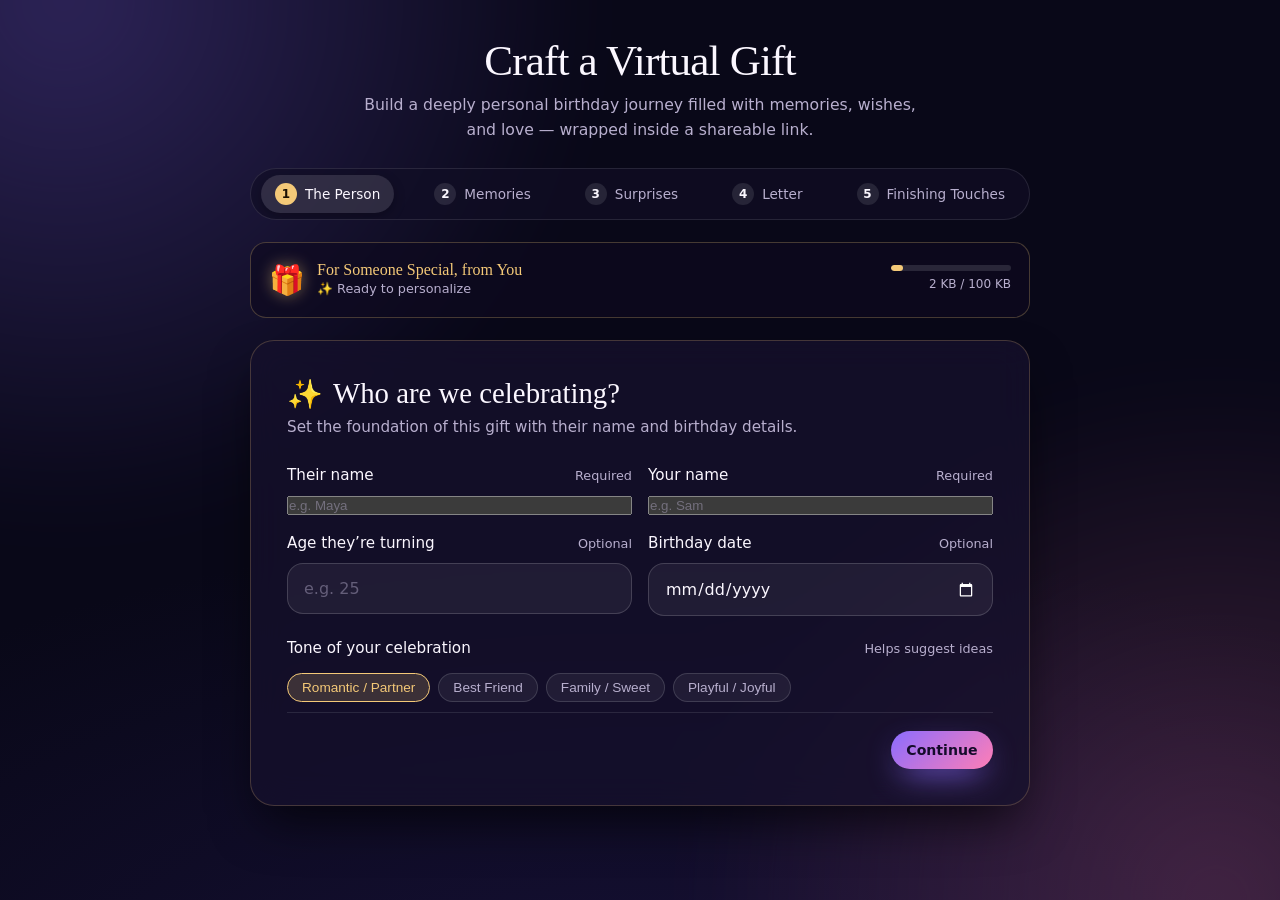
==== commit 84ce2953: "Add Built-in SVG Animation System, Cinematic Video Player, and My Little Universe PhotoViewer" ====
--- a/index.html
+++ b/index.html
@@ -44,6 +44,10 @@
     <div class="workshop-header">
       <h1 tabindex="-1" class="workshop-title">Craft a Virtual Gift</h1>
       <p class="workshop-subtitle">Build a deeply personal birthday journey filled with memories, wishes, and love — wrapped inside a shareable link.</p>
+      <div class="draft-status-bar" id="draftStatus" style="display: none;">
+        <span>✨ Draft automatically saved to your browser</span>
+        <button type="button" class="draft-reset-btn" id="btnResetDraft">Clear draft</button>
+      </div>
     </div>
 
     <!-- Step Navigation Pills -->
@@ -333,7 +337,51 @@
   </section>
 
   <!-- =========================================================
-       RECIPIENT SCENE 3: CAKE & WISH RITUAL
+       RECIPIENT SCENE 3: CINEMATIC VIDEO PLAYER & BIRTHDAY FILM
+       ========================================================= -->
+  <section id="s-video" class="stage">
+    <div class="video-header">
+      <h1 tabindex="-1" id="videoH">A Special Moment for Maya</h1>
+      <p class="muted">A cinematic birthday film rendered with starry particles and music.</p>
+    </div>
+
+    <div class="video-player-container glass" id="videoContainer">
+      <canvas id="videoCanvas" width="960" height="540"></canvas>
+      
+      <!-- Video Poster Overlay -->
+      <div class="video-overlay-poster" id="videoPoster">
+        <button type="button" class="video-big-play" id="btnBigPlay" aria-label="Play birthday film">
+          <svg width="34" height="34" viewBox="0 0 24 24" fill="currentColor"><polygon points="6 3 20 12 6 21 6 3"/></svg>
+        </button>
+        <span class="video-poster-title" id="videoPosterTitle">Play Birthday Film</span>
+      </div>
+
+      <!-- Video Player Custom Controls Bar -->
+      <div class="video-controls-bar" id="vidControlsBar">
+        <button type="button" class="video-ctl-btn" id="btnVidPlayPause" aria-label="Play/Pause">
+          <svg width="18" height="18" viewBox="0 0 24 24" fill="currentColor" id="vidPlayIcon"><polygon points="5 3 19 12 5 21 5 3"/></svg>
+        </button>
+        <div class="video-timeline-wrap">
+          <input type="range" id="vidTimeline" min="0" max="90" step="0.1" value="0" aria-label="Seek video">
+        </div>
+        <span class="video-time-display" id="vidTimeText">0:00 / 1:30</span>
+        <div class="video-vol-wrap">
+          <button type="button" class="video-ctl-btn" id="btnVidMute" aria-label="Mute/Unmute audio">
+            <svg width="18" height="18" viewBox="0 0 24 24" fill="none" stroke="currentColor" stroke-width="2"><polygon points="11 5 6 9 2 9 2 15 6 15 11 19 11 5"/><path d="M19.07 4.93a10 10 0 0 1 0 14.14"/></svg>
+          </button>
+          <input type="range" id="vidVolume" min="0" max="1" step="0.05" value="0.8" aria-label="Volume">
+        </div>
+        <button type="button" class="video-ctl-btn" id="btnVidFullscreen" aria-label="Toggle Fullscreen">
+          <svg width="18" height="18" viewBox="0 0 24 24" fill="none" stroke="currentColor" stroke-width="2"><path d="M8 3H5a2 2 0 0 0-2 2v3m18 0V5a2 2 0 0 0-2-2h-3m0 18h3a2 2 0 0 0 2-2v-3M3 16v3a2 2 0 0 0 2 2h3"/></svg>
+        </button>
+      </div>
+    </div>
+
+    <button class="btn gold" id="vidBtnContinue" type="button">Continue Experience</button>
+  </section>
+
+  <!-- =========================================================
+       RECIPIENT SCENE 4: CAKE & WISH RITUAL
        ========================================================= -->
   <section id="s-cake" class="stage">
     <h1 tabindex="-1" id="cakeH">Maya, it’s your moment</h1>
@@ -389,12 +437,93 @@
   </section>
 
   <!-- =========================================================
-       RECIPIENT SCENE 4: FLOATING BALLOONS OF WHISPERED WISHES
+       RECIPIENT SCENE 5: BALLOON TREES & WHISPERED WISHES
        ========================================================= -->
   <section id="s-balloons" class="stage">
     <h1 tabindex="-1" id="balH">Notes in the Sky</h1>
-    <p class="muted" id="balSub">Tap each balloon to release the message waiting inside.</p>
-    <div id="sky" class="sky"></div>
+    <p class="muted" id="balSub">Tap each floating balloon to release the secret message inside.</p>
+    
+    <div class="balloon-scene-stage">
+      <!-- Left SVG Balloon Tree Bouquet -->
+      <svg class="balloon-tree balloon-tree-left" viewBox="0 0 200 450" fill="none" xmlns="http://www.w3.org/2000/svg" aria-hidden="true">
+        <!-- Strings -->
+        <path d="M50 120 C70 240, 95 360, 100 420" stroke="rgba(255,255,255,0.35)" stroke-width="1.2"/>
+        <path d="M120 90 C105 220, 100 340, 100 420" stroke="rgba(255,255,255,0.35)" stroke-width="1.2"/>
+        <path d="M150 160 C130 270, 105 350, 100 420" stroke="rgba(255,255,255,0.35)" stroke-width="1.2"/>
+        <path d="M80 190 C90 290, 98 370, 100 420" stroke="rgba(255,255,255,0.35)" stroke-width="1.2"/>
+        <!-- Bottom Tie Bow -->
+        <circle cx="100" cy="420" r="7" fill="#f4c978"/>
+        <!-- Balloon 1 (Deep Burgundy) -->
+        <g transform="translate(10, 40)">
+          <ellipse cx="45" cy="65" rx="36" ry="46" fill="url(#blGrad1)"/>
+          <ellipse cx="34" cy="50" rx="9" ry="16" fill="rgba(255,255,255,0.45)" transform="rotate(-15, 34, 50)"/>
+        </g>
+        <!-- Balloon 2 (Rose Gold) -->
+        <g transform="translate(80, 10)">
+          <ellipse cx="45" cy="65" rx="38" ry="48" fill="url(#blGrad2)"/>
+          <ellipse cx="34" cy="50" rx="10" ry="18" fill="rgba(255,255,255,0.5)" transform="rotate(-15, 34, 50)"/>
+        </g>
+        <!-- Balloon 3 (Violet Dusk) -->
+        <g transform="translate(110, 80)">
+          <ellipse cx="42" cy="60" rx="34" ry="44" fill="url(#blGrad3)"/>
+          <ellipse cx="32" cy="48" rx="8" ry="15" fill="rgba(255,255,255,0.45)" transform="rotate(-15, 32, 48)"/>
+        </g>
+        <!-- Balloon 4 (Champagne Gold) -->
+        <g transform="translate(40, 110)">
+          <ellipse cx="44" cy="62" rx="35" ry="45" fill="url(#blGrad4)"/>
+          <ellipse cx="33" cy="48" rx="9" ry="16" fill="rgba(255,255,255,0.55)" transform="rotate(-15, 33, 48)"/>
+        </g>
+        <defs>
+          <radialGradient id="blGrad1" cx="35%" cy="30%" r="65%">
+            <stop offset="0%" stop-color="#ff7b9f"/><stop offset="100%" stop-color="#691238"/>
+          </radialGradient>
+          <radialGradient id="blGrad2" cx="35%" cy="30%" r="65%">
+            <stop offset="0%" stop-color="#ffd9aa"/><stop offset="100%" stop-color="#c46a82"/>
+          </radialGradient>
+          <radialGradient id="blGrad3" cx="35%" cy="30%" r="65%">
+            <stop offset="0%" stop-color="#a68eff"/><stop offset="100%" stop-color="#3d2075"/>
+          </radialGradient>
+          <radialGradient id="blGrad4" cx="35%" cy="30%" r="65%">
+            <stop offset="0%" stop-color="#fff1c5"/><stop offset="100%" stop-color="#b8832a"/>
+          </radialGradient>
+        </defs>
+      </svg>
+
+      <!-- Center Sky with Floating Interactive Balloons -->
+      <div id="sky" class="sky"></div>
+
+      <!-- Right SVG Balloon Tree Bouquet -->
+      <svg class="balloon-tree balloon-tree-right" viewBox="0 0 200 450" fill="none" xmlns="http://www.w3.org/2000/svg" aria-hidden="true">
+        <!-- Strings -->
+        <path d="M60 140 C80 260, 95 360, 100 420" stroke="rgba(255,255,255,0.35)" stroke-width="1.2"/>
+        <path d="M140 100 C120 230, 105 340, 100 420" stroke="rgba(255,255,255,0.35)" stroke-width="1.2"/>
+        <path d="M70 70 C85 220, 98 350, 100 420" stroke="rgba(255,255,255,0.35)" stroke-width="1.2"/>
+        <path d="M130 180 C115 280, 105 370, 100 420" stroke="rgba(255,255,255,0.35)" stroke-width="1.2"/>
+        <!-- Bottom Tie Bow -->
+        <circle cx="100" cy="420" r="7" fill="#f4c978"/>
+        <!-- Balloon 1 (Champagne Gold) -->
+        <g transform="translate(30, 15)">
+          <ellipse cx="45" cy="65" rx="38" ry="48" fill="url(#blGrad4)"/>
+          <ellipse cx="34" cy="50" rx="10" ry="18" fill="rgba(255,255,255,0.55)" transform="rotate(-15, 34, 50)"/>
+        </g>
+        <!-- Balloon 2 (Deep Violet) -->
+        <g transform="translate(95, 45)">
+          <ellipse cx="44" cy="64" rx="36" ry="46" fill="url(#blGrad3)"/>
+          <ellipse cx="33" cy="48" rx="9" ry="16" fill="rgba(255,255,255,0.45)" transform="rotate(-15, 33, 48)"/>
+        </g>
+        <!-- Balloon 3 (Rose Gold) -->
+        <g transform="translate(20, 85)">
+          <ellipse cx="42" cy="60" rx="35" ry="45" fill="url(#blGrad2)"/>
+          <ellipse cx="32" cy="48" rx="8" ry="15" fill="rgba(255,255,255,0.5)" transform="rotate(-15, 32, 48)"/>
+        </g>
+        <!-- Balloon 4 (Burgundy) -->
+        <g transform="translate(90, 115)">
+          <ellipse cx="43" cy="62" rx="35" ry="45" fill="url(#blGrad1)"/>
+          <ellipse cx="33" cy="48" rx="9" ry="16" fill="rgba(255,255,255,0.45)" transform="rotate(-15, 33, 48)"/>
+        </g>
+      </svg>
+    </div>
+
     <div id="noteCard" class="glass note" role="status">
       <span>Tap a balloon floating above to discover a secret message.</span>
     </div>
@@ -402,11 +531,11 @@
   </section>
 
   <!-- =========================================================
-       RECIPIENT SCENE 5: MEMORY PHOTO GALLERY
+       RECIPIENT SCENE 6: MEMORY PHOTO GALLERY
        ========================================================= -->
   <section id="s-gallery" class="stage">
     <h1 tabindex="-1">Cherished Memories</h1>
-    <p class="muted">Moments that mean the world to us.</p>
+    <p class="muted">Tap any photograph to open the cinematic high-resolution viewer.</p>
     
     <div id="slides" class="slides" tabindex="0" role="region" aria-roledescription="carousel" aria-label="Photo memories"></div>
     
@@ -420,7 +549,31 @@
   </section>
 
   <!-- =========================================================
-       RECIPIENT SCENE 6: THE WAX-SEALED LETTER
+       PHOTOVIEWER MODAL (My Little Universe Quality)
+       ========================================================= -->
+  <div class="photo-viewer" id="photoViewer" role="dialog" aria-modal="true" aria-label="High resolution photo view" hidden>
+    <button class="photo-viewer__close" id="pvClose" type="button" aria-label="Close photo viewer">✕</button>
+
+    <button class="photo-viewer__nav photo-viewer__nav--prev" id="pvPrev" type="button" aria-label="Previous image">‹</button>
+
+    <figure class="photo-viewer__figure scale-in" id="pvFigure">
+      <div class="photo-viewer__img-wrap" id="pvImgWrap">
+        <img id="pvImg" src="" alt="Photo memory">
+      </div>
+      <figcaption id="pvCaption"></figcaption>
+    </figure>
+
+    <button class="photo-viewer__nav photo-viewer__nav--next" id="pvNext" type="button" aria-label="Next image">›</button>
+
+    <div class="photo-viewer__zoom-controls">
+      <button class="photo-viewer__zoom-btn" id="pvZoomIn" type="button" title="Zoom in">+</button>
+      <button class="photo-viewer__zoom-btn" id="pvZoomReset" type="button" title="Fit to screen">⤢</button>
+      <button class="photo-viewer__zoom-btn" id="pvZoomOut" type="button" title="Zoom out">−</button>
+    </div>
+  </div>
+
+  <!-- =========================================================
+       RECIPIENT SCENE 7: THE WAX-SEALED LETTER
        ========================================================= -->
   <section id="s-letter" class="stage">
     <h1 tabindex="-1">A Letter Just For You</h1>
@@ -447,7 +600,7 @@
   </section>
 
   <!-- =========================================================
-       RECIPIENT SCENE 7: GRAND FINALE CELEBRATION
+       RECIPIENT SCENE 8: GRAND FINALE CELEBRATION
        ========================================================= -->
   <section id="s-final" class="stage">
     <div class="finale-badge" id="finBadge">Happy Birthday</div>
--- a/style.css
+++ b/style.css
@@ -1,6 +1,6 @@
 :root {
   --bg: #090818;
-  --bg-card: rgba(22, 16, 44, 0.72);
+  --bg-card: rgba(22, 16, 44, 0.75);
   --bg-card-border: rgba(244, 201, 120, 0.22);
   --ink: #fbf7ff;
   --mut: #b8afce;
@@ -16,29 +16,31 @@
   --radius-md: 16px;
   --radius-lg: 24px;
   --radius-full: 9999px;
-  --shadow-box: 0 20px 48px -12px rgba(0, 0, 0, 0.65);
+  --shadow-box: 0 24px 50px -12px rgba(0, 0, 0, 0.7);
   --transition: all 0.35s cubic-bezier(0.16, 1, 0.3, 1);
+  --dur-m: 0.35s;
+  --ease-out: cubic-bezier(0.16, 1, 0.3, 1);
 }
 
 [data-theme="rose"] {
   --bg: #120914;
   --a1: #ff8fb1;
   --a2: #f4c978;
-  --bg-card: rgba(36, 16, 28, 0.72);
+  --bg-card: rgba(36, 16, 28, 0.75);
 }
 
 [data-theme="ocean"] {
   --bg: #060b1c;
   --a1: #5aa7ff;
   --a2: #7ef0d4;
-  --bg-card: rgba(12, 22, 48, 0.72);
+  --bg-card: rgba(12, 22, 48, 0.75);
 }
 
 [data-theme="amber"] {
   --bg: #130a04;
   --a1: #f7a044;
   --a2: #ff5b79;
-  --bg-card: rgba(36, 18, 10, 0.72);
+  --bg-card: rgba(36, 18, 10, 0.75);
 }
 
 * {
@@ -139,9 +141,9 @@
   inset: 0 0 auto;
   z-index: 50;
   padding: calc(10px + env(safe-area-inset-top)) 16px 8px;
-  background: linear-gradient(180deg, rgba(9, 8, 24, 0.85) 0%, rgba(9, 8, 24, 0) 100%);
-  backdrop-filter: blur(8px);
-  -webkit-backdrop-filter: blur(8px);
+  background: linear-gradient(180deg, rgba(9, 8, 24, 0.88) 0%, rgba(9, 8, 24, 0) 100%);
+  backdrop-filter: blur(10px);
+  -webkit-backdrop-filter: blur(10px);
 }
 
 .prog {
@@ -149,7 +151,7 @@
   background: rgba(255, 255, 255, 0.12);
   border-radius: 999px;
   overflow: hidden;
-  max-width: 720px;
+  max-width: 760px;
   margin: 0 auto;
   box-shadow: 0 1px 4px rgba(0,0,0,0.4);
 }
@@ -169,16 +171,20 @@
   justify-content: flex-end;
   align-items: center;
   gap: 10px;
-  max-width: 720px;
+  max-width: 760px;
   margin: 8px auto 0;
 }
 
 .ctl-badge {
-  font-size: 0.8rem;
-  color: var(--mut);
+  font-size: 0.82rem;
+  color: var(--gold);
   margin-right: auto;
-  letter-spacing: 0.05em;
+  letter-spacing: 0.06em;
   text-transform: uppercase;
+  font-weight: 600;
+  display: flex;
+  align-items: center;
+  gap: 6px;
 }
 
 .ctl button {
@@ -217,14 +223,14 @@
 .stage {
   display: none;
   min-height: 100dvh;
-  max-width: 760px;
+  max-width: 840px;
   margin: 0 auto;
   padding: calc(76px + env(safe-area-inset-top)) 20px calc(48px + env(safe-area-inset-bottom));
   flex-direction: column;
   align-items: center;
   justify-content: center;
   text-align: center;
-  gap: 22px;
+  gap: 24px;
   position: relative;
 }
 
@@ -389,13 +395,13 @@
    ============================================================== */
 #s-build {
   max-width: 820px;
-  gap: 24px;
+  gap: 22px;
   padding-top: calc(36px + env(safe-area-inset-top));
 }
 
 .workshop-header {
   text-align: center;
-  margin-bottom: 6px;
+  margin-bottom: 4px;
 }
 
 .workshop-title {
@@ -405,9 +411,35 @@
 
 .workshop-subtitle {
   color: var(--mut);
-  font-size: 1rem;
+  font-size: 0.98rem;
   max-width: 580px;
   margin: 0 auto;
+}
+
+/* Draft status indicator */
+.draft-status-bar {
+  display: flex;
+  align-items: center;
+  justify-content: space-between;
+  font-size: 0.8rem;
+  color: var(--gold);
+  padding: 4px 12px;
+  background: rgba(244, 201, 120, 0.08);
+  border-radius: var(--radius-full);
+  margin-top: 6px;
+}
+
+.draft-reset-btn {
+  background: none;
+  border: 0;
+  color: var(--mut);
+  font-size: 0.78rem;
+  cursor: pointer;
+  text-decoration: underline;
+}
+
+.draft-reset-btn:hover {
+  color: #ff8fa3;
 }
 
 /* Workshop Steps Indicator Bar */
@@ -727,24 +759,6 @@
   flex: none;
 }
 
-/* Balloon Notes Editor */
-.notes-container {
-  display: flex;
-  flex-direction: column;
-  gap: 12px;
-}
-
-.note-input-row {
-  display: flex;
-  align-items: center;
-  gap: 10px;
-}
-
-.note-badge {
-  font-size: 1.3rem;
-  flex: none;
-}
-
 /* Live Miniature Gift Preview Widget */
 .live-preview-drawer {
   background: rgba(14, 10, 32, 0.65);
@@ -1021,7 +1035,175 @@
 }
 
 /* ==============================================================
-   SCENE 3 — CAKE & WISH RITUAL
+   SCENE 3 — CINEMATIC VIDEO PLAYER & BIRTHDAY FILM
+   ============================================================== */
+#s-video {
+  gap: 22px;
+}
+
+.video-player-container {
+  width: 100%;
+  max-width: 740px;
+  aspect-ratio: 16 / 9;
+  position: relative;
+  overflow: hidden;
+  border-radius: var(--radius-lg);
+  box-shadow: 0 30px 70px -15px rgba(0, 0, 0, 0.85), 0 0 0 1px rgba(244, 201, 120, 0.25);
+  background: #06040e;
+}
+
+#videoCanvas {
+  width: 100%;
+  height: 100%;
+  display: block;
+}
+
+.video-overlay-poster {
+  position: absolute;
+  inset: 0;
+  background: radial-gradient(circle at center, rgba(32, 18, 54, 0.85) 0%, rgba(6, 4, 14, 0.95) 100%);
+  display: flex;
+  flex-direction: column;
+  align-items: center;
+  justify-content: center;
+  gap: 14px;
+  cursor: pointer;
+  z-index: 10;
+  transition: opacity 0.5s ease, visibility 0.5s ease;
+}
+
+.video-overlay-poster.hidden {
+  opacity: 0;
+  visibility: hidden;
+  pointer-events: none;
+}
+
+.video-big-play {
+  width: 76px;
+  height: 76px;
+  border-radius: 50%;
+  background: var(--gold-grad);
+  color: #2b1704;
+  border: 0;
+  cursor: pointer;
+  display: grid;
+  place-items: center;
+  box-shadow: 0 12px 36px var(--gold-glow);
+  transition: var(--transition);
+}
+
+.video-big-play:hover {
+  transform: scale(1.1);
+  box-shadow: 0 16px 44px var(--gold);
+}
+
+.video-poster-title {
+  font: 500 1.25rem var(--serif);
+  color: var(--ink);
+  letter-spacing: 0.02em;
+}
+
+.video-controls-bar {
+  position: absolute;
+  bottom: 0;
+  left: 0;
+  right: 0;
+  padding: 10px 14px;
+  background: linear-gradient(180deg, transparent 0%, rgba(6, 4, 14, 0.95) 100%);
+  display: flex;
+  align-items: center;
+  gap: 10px;
+  z-index: 12;
+  opacity: 0;
+  transition: opacity 0.3s ease;
+}
+
+.video-player-container:hover .video-controls-bar,
+.video-player-container:focus-within .video-controls-bar,
+.video-controls-bar.active {
+  opacity: 1;
+}
+
+.video-ctl-btn {
+  background: transparent;
+  border: 0;
+  color: var(--ink);
+  cursor: pointer;
+  width: 32px;
+  height: 32px;
+  display: grid;
+  place-items: center;
+  border-radius: 50%;
+  transition: var(--transition);
+}
+
+.video-ctl-btn:hover {
+  color: var(--gold);
+  background: rgba(255, 255, 255, 0.1);
+}
+
+.video-timeline-wrap {
+  flex: 1;
+  position: relative;
+  height: 18px;
+  display: flex;
+  align-items: center;
+}
+
+#vidTimeline {
+  width: 100%;
+  height: 6px;
+  -webkit-appearance: none;
+  background: rgba(255, 255, 255, 0.2);
+  border-radius: 999px;
+  outline: none;
+  cursor: pointer;
+  z-index: 2;
+}
+
+#vidTimeline::-webkit-slider-thumb {
+  -webkit-appearance: none;
+  width: 14px;
+  height: 14px;
+  border-radius: 50%;
+  background: var(--gold);
+  box-shadow: 0 0 8px var(--gold);
+  cursor: pointer;
+}
+
+.video-time-display {
+  font-size: 0.78rem;
+  color: var(--mut);
+  white-space: nowrap;
+  font-variant-numeric: tabular-nums;
+}
+
+.video-vol-wrap {
+  display: flex;
+  align-items: center;
+  gap: 4px;
+}
+
+#vidVolume {
+  width: 60px;
+  height: 4px;
+  -webkit-appearance: none;
+  background: rgba(255, 255, 255, 0.2);
+  border-radius: 999px;
+  outline: none;
+  cursor: pointer;
+}
+
+#vidVolume::-webkit-slider-thumb {
+  -webkit-appearance: none;
+  width: 10px;
+  height: 10px;
+  border-radius: 50%;
+  background: var(--gold);
+}
+
+/* ==============================================================
+   SCENE 4 — CAKE & WISH RITUAL
    ============================================================== */
 #s-cake {
   gap: 20px;
@@ -1075,22 +1257,56 @@
   100% { transform: scale(1.05, 0.95) skewX(-4deg); }
 }
 
-/* Smoke puff animation when extinguished */
-.smoke-puff {
-  animation: puffRise 0.8s forwards ease-out;
-  pointer-events: none;
-}
-
-@keyframes puffRise {
-  from { opacity: 0.7; transform: translateY(0) scale(1); }
-  to { opacity: 0; transform: translateY(-24px) scale(2.2); }
-}
-
 /* ==============================================================
-   SCENE 4 — FLOATING BALLOONS
+   SCENE 5 — BALLOON TREES & WHISPERED WISHES
    ============================================================== */
 #s-balloons {
   gap: 20px;
+  position: relative;
+  overflow: hidden;
+}
+
+.balloon-scene-stage {
+  position: relative;
+  width: 100%;
+  display: flex;
+  justify-content: center;
+  align-items: center;
+}
+
+/* Decorative SVG Balloon Trees flanking sides */
+.balloon-tree {
+  position: absolute;
+  bottom: 0;
+  width: min(28vw, 190px);
+  height: auto;
+  pointer-events: none;
+  z-index: 1;
+  filter: drop-shadow(0 15px 25px rgba(0,0,0,0.5));
+}
+
+.balloon-tree-left {
+  left: -20px;
+  transform-origin: bottom center;
+  animation: swayTreeLeft 7s ease-in-out infinite alternate;
+}
+
+.balloon-tree-right {
+  right: -20px;
+  transform-origin: bottom center;
+  animation: swayTreeRight 8s ease-in-out infinite alternate;
+}
+
+@keyframes swayTreeLeft {
+  0% { transform: rotate(-2deg); }
+  50% { transform: rotate(2deg) translateY(-4px); }
+  100% { transform: rotate(-2deg); }
+}
+
+@keyframes swayTreeRight {
+  0% { transform: rotate(2deg); }
+  50% { transform: rotate(-2deg) translateY(-5px); }
+  100% { transform: rotate(2deg); }
 }
 
 .sky {
@@ -1098,6 +1314,7 @@
   width: 100%;
   height: min(52vh, 420px);
   overflow: visible;
+  z-index: 2;
 }
 
 .bl {
@@ -1109,8 +1326,8 @@
   height: 98px;
   border: 0;
   border-radius: 50% 50% 48% 48% / 45% 45% 55% 55%;
-  background: radial-gradient(circle at 35% 26%, rgba(255, 255, 255, 0.7), transparent 40%),
-              hsl(var(--h) 80% 64%);
+  background: radial-gradient(circle at 35% 26%, rgba(255, 255, 255, 0.75), transparent 42%),
+              hsl(var(--h) 82% 64%);
   box-shadow: inset -8px -10px 18px rgba(0, 0, 0, 0.25),
               0 14px 28px -10px hsl(var(--h) 80% 60% / 0.6);
   cursor: pointer;
@@ -1157,6 +1374,7 @@
   display: grid;
   place-items: center;
   position: relative;
+  z-index: 4;
   transition: var(--transition);
 }
 
@@ -1170,7 +1388,7 @@
 }
 
 /* ==============================================================
-   SCENE 5 — MEMORY PHOTO GALLERY
+   SCENE 6 — MEMORY PHOTO GALLERY & PHOTOVIEWER LIGHTBOX
    ============================================================== */
 #s-gallery {
   gap: 20px;
@@ -1198,6 +1416,7 @@
   background: #141028;
   border-radius: var(--radius-lg);
   overflow: hidden;
+  cursor: pointer;
 }
 
 .slide img {
@@ -1209,6 +1428,10 @@
   transition: transform 0.6s ease;
 }
 
+.slide:hover img {
+  transform: scale(1.03);
+}
+
 .slide figcaption {
   position: absolute;
   inset: auto 0 0;
@@ -1224,8 +1447,187 @@
   display: none;
 }
 
+.slide-view-hint {
+  position: absolute;
+  top: 14px;
+  right: 14px;
+  background: rgba(6, 4, 14, 0.65);
+  color: var(--gold);
+  border: 1px solid rgba(244, 201, 120, 0.3);
+  padding: 4px 10px;
+  border-radius: var(--radius-full);
+  font-size: 0.75rem;
+  backdrop-filter: blur(8px);
+  pointer-events: none;
+}
+
 /* ==============================================================
-   SCENE 6 — THE WAX-SEALED LETTER
+   PHOTOVIEWER (Match My Little Universe Quality)
+   ============================================================== */
+.photo-viewer {
+  position: fixed;
+  inset: 0;
+  z-index: 200;
+  background: radial-gradient(ellipse 80% 70% at 50% 46%, rgba(20, 26, 50, 0.75), rgba(3, 4, 8, 0.96));
+  backdrop-filter: blur(12px);
+  -webkit-backdrop-filter: blur(12px);
+  display: flex;
+  align-items: center;
+  justify-content: center;
+  padding: max(64px, env(safe-area-inset-top, 0px) + 52px)
+           max(16px, env(safe-area-inset-right, 0px) + 16px)
+           max(24px, env(safe-area-inset-bottom, 0px) + 16px)
+           max(16px, env(safe-area-inset-left, 0px) + 16px);
+  animation: pvFadeIn 0.3s ease both;
+}
+
+@keyframes pvFadeIn {
+  from { opacity: 0; }
+  to { opacity: 1; }
+}
+
+.photo-viewer__figure {
+  width: min(100%, 920px);
+  max-height: calc(100dvh - 110px);
+  display: flex;
+  flex-direction: column;
+  align-items: center;
+  justify-content: center;
+  position: relative;
+  outline: none;
+}
+
+.scale-in {
+  animation: dsScaleIn var(--dur-m) var(--ease-out) both;
+}
+
+@keyframes dsScaleIn {
+  from { opacity: 0; transform: translateY(10px) scale(0.965); filter: blur(4px); }
+  to { opacity: 1; transform: none; filter: none; }
+}
+
+.photo-viewer__img-wrap {
+  position: relative;
+  max-width: 100%;
+  max-height: min(76dvh, 760px);
+  display: flex;
+  align-items: center;
+  justify-content: center;
+  overflow: hidden;
+}
+
+.photo-viewer__figure img {
+  width: auto;
+  max-width: 100%;
+  max-height: min(76dvh, 760px);
+  object-fit: contain;
+  border-radius: var(--radius-md);
+  box-shadow: 0 30px 80px -15px rgba(0, 0, 0, 0.85), 0 0 0 1px rgba(255, 255, 255, 0.1);
+  transition: transform 0.25s ease-out;
+  user-select: none;
+}
+
+.photo-viewer__figure figcaption {
+  font: italic 1.25rem/1.5 var(--serif);
+  color: var(--ink);
+  margin-top: 14px;
+  text-align: center;
+  max-width: 600px;
+  text-shadow: 0 2px 8px rgba(0,0,0,0.8);
+}
+
+.photo-viewer__close {
+  position: absolute;
+  top: max(16px, env(safe-area-inset-top, 0px) + 12px);
+  right: max(16px, env(safe-area-inset-right, 0px) + 12px);
+  width: 44px;
+  height: 44px;
+  border-radius: 50%;
+  background: rgba(255, 255, 255, 0.1);
+  border: 1px solid rgba(255, 255, 255, 0.2);
+  color: var(--ink);
+  cursor: pointer;
+  display: grid;
+  place-items: center;
+  font-size: 1.2rem;
+  transition: var(--transition);
+  z-index: 205;
+}
+
+.photo-viewer__close:hover {
+  background: rgba(255, 255, 255, 0.2);
+  transform: scale(1.05);
+}
+
+.photo-viewer__nav {
+  position: absolute;
+  top: 50%;
+  transform: translateY(-50%);
+  width: 52px;
+  height: 52px;
+  border-radius: 50%;
+  background: rgba(22, 16, 44, 0.7);
+  border: 1px solid rgba(255, 255, 255, 0.2);
+  color: var(--ink);
+  cursor: pointer;
+  display: grid;
+  place-items: center;
+  font-size: 1.8rem;
+  transition: var(--transition);
+  z-index: 205;
+}
+
+.photo-viewer__nav:hover {
+  background: rgba(35, 27, 72, 0.9);
+  border-color: var(--gold);
+  color: var(--gold);
+}
+
+.photo-viewer__nav--prev {
+  left: max(16px, env(safe-area-inset-left, 0px) + 16px);
+}
+
+.photo-viewer__nav--next {
+  right: max(16px, env(safe-area-inset-right, 0px) + 16px);
+}
+
+.photo-viewer__zoom-controls {
+  position: absolute;
+  bottom: max(16px, env(safe-area-inset-bottom, 0px) + 12px);
+  left: 50%;
+  transform: translateX(-50%);
+  background: rgba(18, 14, 38, 0.8);
+  border: 1px solid rgba(255, 255, 255, 0.18);
+  border-radius: var(--radius-full);
+  padding: 4px 10px;
+  display: flex;
+  align-items: center;
+  gap: 8px;
+  z-index: 205;
+  backdrop-filter: blur(10px);
+}
+
+.photo-viewer__zoom-btn {
+  background: transparent;
+  border: 0;
+  color: var(--ink);
+  width: 32px;
+  height: 32px;
+  border-radius: 50%;
+  cursor: pointer;
+  font-size: 1.1rem;
+  display: grid;
+  place-items: center;
+  transition: var(--transition);
+}
+
+.photo-viewer__zoom-btn:hover {
+  background: rgba(255, 255, 255, 0.15);
+  color: var(--gold);
+}
+
+/* ==============================================================
+   SCENE 7 — THE WAX-SEALED LETTER
    ============================================================== */
 #s-letter {
   gap: 24px;
@@ -1332,7 +1734,7 @@
 }
 
 /* ==============================================================
-   SCENE 7 — GRAND FINALE CELEBRATION
+   SCENE 8 — GRAND FINALE CELEBRATION
    ============================================================== */
 #s-final {
   gap: 22px;
@@ -1489,6 +1891,17 @@
   .countdown-box {
     grid-template-columns: repeat(2, 1fr);
   }
+
+  .balloon-tree {
+    width: 35vw;
+    opacity: 0.65;
+  }
+
+  .photo-viewer__nav {
+    width: 44px;
+    height: 44px;
+    font-size: 1.4rem;
+  }
 }
 
 /* Accessibility: Reduced Motion */
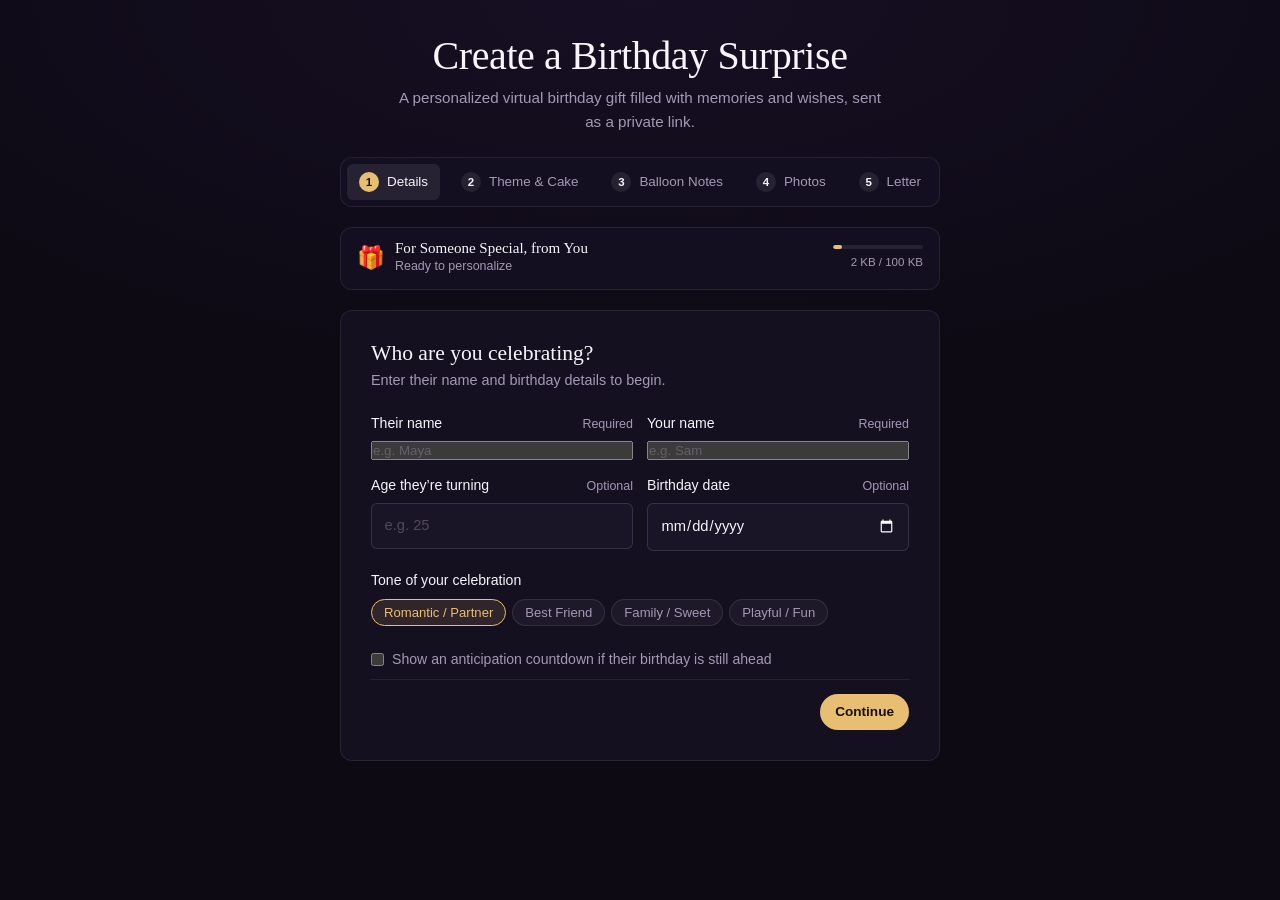
==== commit cf8413f1: "Redesign UI with minimal, clean OurMoments-inspired visual philosophy" ====
--- a/index.html
+++ b/index.html
@@ -3,33 +3,29 @@
 <head>
 <meta charset="utf-8">
 <meta name="viewport" content="width=device-width, initial-scale=1, viewport-fit=cover">
-<meta name="theme-color" content="#090818">
+<meta name="theme-color" content="#0d0a14">
 <title>A Personalized Birthday Surprise</title>
 <link rel="stylesheet" href="style.css">
 </head>
 <body data-theme="violet">
-<!-- Atmospheric Background -->
-<div class="bg" aria-hidden="true">
-  <i></i>
-  <i></i>
-  <div id="dust"></div>
-</div>
-
-<!-- Global Top Header & Controls -->
+<!-- Restrained Background -->
+<div class="bg" aria-hidden="true"></div>
+
+<!-- Minimal Global Top Header -->
 <header id="bar" hidden>
   <div class="prog" aria-hidden="true"><b id="progFill"></b></div>
   <div class="ctl">
     <span class="ctl-badge" id="stageBadge">Birthday Gift</span>
     <button id="btnEdit" type="button" hidden aria-label="Edit gift details">
-      <svg width="14" height="14" viewBox="0 0 24 24" fill="none" stroke="currentColor" stroke-width="2" stroke-linecap="round" stroke-linejoin="round"><path d="M12 20h9"/><path d="M16.5 3.5a2.121 2.121 0 0 1 3 3L7 19l-4 1 1-4L16.5 3.5z"/></svg>
+      <svg width="13" height="13" viewBox="0 0 24 24" fill="none" stroke="currentColor" stroke-width="2" stroke-linecap="round" stroke-linejoin="round"><path d="M12 20h9"/><path d="M16.5 3.5a2.121 2.121 0 0 1 3 3L7 19l-4 1 1-4L16.5 3.5z"/></svg>
       <span>Edit</span>
     </button>
     <button id="btnMusic" type="button" aria-pressed="false" aria-label="Toggle ambient soundtrack">
-      <svg width="14" height="14" viewBox="0 0 24 24" fill="none" stroke="currentColor" stroke-width="2" stroke-linecap="round" stroke-linejoin="round"><path d="M9 18V5l12-2v13"/><circle cx="6" cy="18" r="3"/><circle cx="18" cy="16" r="3"/></svg>
+      <svg width="13" height="13" viewBox="0 0 24 24" fill="none" stroke="currentColor" stroke-width="2" stroke-linecap="round" stroke-linejoin="round"><path d="M9 18V5l12-2v13"/><circle cx="6" cy="18" r="3"/><circle cx="18" cy="16" r="3"/></svg>
       <span>Music</span>
     </button>
     <button id="btnMute" type="button" aria-pressed="false" aria-label="Toggle audio mute">
-      <svg width="14" height="14" viewBox="0 0 24 24" fill="none" stroke="currentColor" stroke-width="2" stroke-linecap="round" stroke-linejoin="round"><polygon points="11 5 6 9 2 9 2 15 6 15 11 19 11 5"/><path d="M19.07 4.93a10 10 0 0 1 0 14.14M15.54 8.46a5 5 0 0 1 0 7.07"/></svg>
+      <svg width="13" height="13" viewBox="0 0 24 24" fill="none" stroke="currentColor" stroke-width="2" stroke-linecap="round" stroke-linejoin="round"><polygon points="11 5 6 9 2 9 2 15 6 15 11 19 11 5"/><path d="M19.07 4.93a10 10 0 0 1 0 14.14"/></svg>
       <span>Mute</span>
     </button>
   </div>
@@ -38,15 +34,15 @@
 <main id="app">
 
   <!-- =========================================================
-       CREATOR WORKSHOP (Multi-Stage Interactive Gift Builder)
+       CREATOR WORKSHOP (Minimal Guided Gift Builder)
        ========================================================= -->
   <section id="s-build" class="stage left on">
     <div class="workshop-header">
-      <h1 tabindex="-1" class="workshop-title">Craft a Virtual Gift</h1>
-      <p class="workshop-subtitle">Build a deeply personal birthday journey filled with memories, wishes, and love — wrapped inside a shareable link.</p>
+      <h1 tabindex="-1" class="workshop-title">Create a Birthday Surprise</h1>
+      <p class="workshop-subtitle">A personalized virtual birthday gift filled with memories and wishes, sent as a private link.</p>
       <div class="draft-status-bar" id="draftStatus" style="display: none;">
-        <span>✨ Draft automatically saved to your browser</span>
-        <button type="button" class="draft-reset-btn" id="btnResetDraft">Clear draft</button>
+        <span>Draft saved automatically</span>
+        <button type="button" class="draft-reset-btn" id="btnResetDraft">Clear</button>
       </div>
     </div>
 
@@ -54,51 +50,51 @@
     <nav class="step-nav" aria-label="Gift creation stages">
       <button type="button" class="step-tab active" data-step="1">
         <span class="step-num">1</span>
-        <span>The Person</span>
+        <span>Details</span>
       </button>
       <button type="button" class="step-tab" data-step="2">
         <span class="step-num">2</span>
-        <span>Memories</span>
+        <span>Theme & Cake</span>
       </button>
       <button type="button" class="step-tab" data-step="3">
         <span class="step-num">3</span>
-        <span>Surprises</span>
+        <span>Balloon Notes</span>
       </button>
       <button type="button" class="step-tab" data-step="4">
         <span class="step-num">4</span>
-        <span>Letter</span>
+        <span>Photos</span>
       </button>
       <button type="button" class="step-tab" data-step="5">
         <span class="step-num">5</span>
-        <span>Finishing Touches</span>
+        <span>Letter</span>
       </button>
     </nav>
 
-    <!-- Miniature Live Preview Drawer -->
+    <!-- Miniature Live Preview Bar -->
     <aside class="live-preview-drawer" aria-label="Gift miniature preview">
       <div class="live-preview-box">
         <div class="mini-box-icon" aria-hidden="true">🎁</div>
         <div class="mini-box-details">
           <span class="mini-box-for" id="prevFor">For Maya, from Sam</span>
-          <span class="mini-box-stats" id="prevStats">✨ Ready to personalize</span>
+          <span class="mini-box-stats" id="prevStats">Ready to personalize</span>
         </div>
       </div>
       <div class="link-meter" title="Link size indicator">
         <div class="link-meter-bar">
           <div class="link-meter-fill" id="meterFill" style="width: 15%;"></div>
         </div>
-        <span class="link-meter-text" id="meterText">Compact link (2 KB)</span>
+        <span class="link-meter-text" id="meterText">2 KB / 100 KB</span>
       </div>
     </aside>
 
     <!-- Main Workshop Form Card -->
-    <form id="form" class="workshop-card glass" novalidate>
+    <form id="form" class="workshop-card" novalidate>
       
-      <!-- STAGE 1: The Person -->
+      <!-- STEP 1: Details -->
       <div class="workshop-pane active" data-step="1">
         <div class="pane-intro">
-          <h2><span>✨</span> Who are we celebrating?</h2>
-          <p>Set the foundation of this gift with their name and birthday details.</p>
+          <h2>Who are you celebrating?</h2>
+          <p>Enter their name and birthday details to begin.</p>
         </div>
 
         <div class="form-grid">
@@ -121,95 +117,39 @@
         </div>
 
         <div class="form-group">
-          <label>Tone of your celebration <small>Helps suggest ideas</small></label>
+          <label>Tone of your celebration</label>
           <div class="chips-row" id="toneChips">
             <button type="button" class="chip active" data-tone="warm">Romantic / Partner</button>
             <button type="button" class="chip" data-tone="friend">Best Friend</button>
             <button type="button" class="chip" data-tone="family">Family / Sweet</button>
-            <button type="button" class="chip" data-tone="playful">Playful / Joyful</button>
+            <button type="button" class="chip" data-tone="playful">Playful / Fun</button>
           </div>
         </div>
-      </div>
-
-      <!-- STAGE 2: Our Memories -->
+
+        <div class="form-group" style="margin-top: 4px;">
+          <label class="row mid" style="cursor: pointer; justify-content: flex-start; gap: 8px;">
+            <input id="f-cd" type="checkbox" style="width: auto;">
+            <span style="font-size: 0.88rem; color: var(--mut);">Show an anticipation countdown if their birthday is still ahead</span>
+          </label>
+        </div>
+      </div>
+
+      <!-- STEP 2: Theme & Cake -->
       <div class="workshop-pane" data-step="2">
         <div class="pane-intro">
-          <h2><span>📸</span> Cherished Memories</h2>
-          <p>Add up to 5 photos together. They are automatically compressed to fit seamlessly into the link.</p>
-        </div>
-
-        <div class="upload-dropzone" id="dropzone" tabindex="0" role="button" aria-label="Upload memory photos">
-          <input id="f-photos" type="file" accept="image/*" multiple aria-label="Upload photos">
-          <div style="font-size: 2rem; margin-bottom: 6px;">✨</div>
-          <p style="font-weight: 500;">Click or drag photos here to add memories</p>
-          <p class="muted" style="font-size: 0.85rem; margin-top: 4px;">PNG or JPEG • Up to 5 photos • Auto-optimized</p>
-        </div>
-
-        <div class="photo-cards-list" id="plist"></div>
-      </div>
-
-      <!-- STAGE 3: Little Surprises (Balloon Notes) -->
-      <div class="workshop-pane" data-step="3">
-        <div class="pane-intro">
-          <h2><span>🎈</span> Whispered Wishes in the Sky</h2>
-          <p>Write sweet notes, quotes, or inside jokes. Each one will float inside a balloon waiting to be popped!</p>
-        </div>
-
-        <div class="form-group">
-          <label>Inspiration Prompts <small>Click to paste into notes</small></label>
-          <div class="chips-row" id="promptChips">
-            <button type="button" class="chip prompt-chip" data-prompt="You make every room warmer just by being in it.">✨ "You make every room warmer..."</button>
-            <button type="button" class="chip prompt-chip" data-prompt="Still my absolute favourite person to laugh with.">💛 "My favourite person to laugh with..."</button>
-            <button type="button" class="chip prompt-chip" data-prompt="Remember that unforgettable night under the stars?">🌙 "Remember that night..."</button>
-            <button type="button" class="chip prompt-chip" data-prompt="Here’s to another year of unstoppable adventures together!">🚀 "Here's to another year of..."</button>
-          </div>
-        </div>
-
-        <div class="form-group">
-          <label for="f-notes">Balloon notes <small>One per line, up to 6 notes (90 chars each)</small></label>
-          <textarea id="f-notes" rows="5" placeholder="You make every room warmer&#10;Still my favourite person to laugh with&#10;Remember that time we couldn't stop laughing?"></textarea>
-        </div>
-      </div>
-
-      <!-- STAGE 4: Your Letter -->
-      <div class="workshop-pane" data-step="4">
-        <div class="pane-intro">
-          <h2><span>💌</span> A Heartfelt Letter</h2>
-          <p>Write an intimate letter that will be sealed with a golden wax seal and unfolded just for them.</p>
-        </div>
-
-        <div class="form-group">
-          <label for="f-greeting">Opening Greeting <small>Optional</small></label>
-          <input id="f-greeting" maxlength="60" placeholder="Dear Maya," value="Dear Maya,">
-        </div>
-
-        <div class="form-group">
-          <label for="f-letter">Letter Message <small id="letterCount">0 / 900</small></label>
-          <textarea id="f-letter" rows="7" maxlength="900" placeholder="Write from the heart... What makes them irreplaceable? What do you wish for them in this new chapter?"></textarea>
-        </div>
-
-        <div class="form-group">
-          <label for="f-signoff">Personal Sign-off <small>Optional</small></label>
-          <input id="f-signoff" maxlength="60" placeholder="With all my love," value="With all my love,">
-        </div>
-      </div>
-
-      <!-- STAGE 5: The Finishing Touches -->
-      <div class="workshop-pane" data-step="5">
-        <div class="pane-intro">
-          <h2><span>🎁</span> The Finishing Touches</h2>
-          <p>Choose the color palette, music ambiance, and wrap your virtual gift.</p>
-        </div>
-
-        <div class="form-group">
-          <label>Visual Theme</label>
+          <h2>Cake style & color theme</h2>
+          <p>Select the color palette for the cake, balloons, and envelope.</p>
+        </div>
+
+        <div class="form-group">
+          <label>Color Palette</label>
           <div class="theme-picker" id="themePicker">
             <div class="theme-card active" data-theme="violet">
               <div class="theme-swatch" style="background: linear-gradient(135deg, #8b6cff, #ff7eb6);"></div>
-              <span class="theme-name">Burgundy Night</span>
+              <span class="theme-name">Burgundy</span>
             </div>
             <div class="theme-card" data-theme="rose">
-              <div class="theme-swatch" style="background: linear-gradient(135deg, #ff8fb1, #f4c978);"></div>
+              <div class="theme-swatch" style="background: linear-gradient(135deg, #ff8fb1, #e8bf72);"></div>
               <span class="theme-name">Rose Gold</span>
             </div>
             <div class="theme-card" data-theme="ocean">
@@ -218,7 +158,7 @@
             </div>
             <div class="theme-card" data-theme="amber">
               <div class="theme-swatch" style="background: linear-gradient(135deg, #f7a044, #ff5b79);"></div>
-              <span class="theme-name">Golden Twilight</span>
+              <span class="theme-name">Golden</span>
             </div>
           </div>
           <select id="f-theme" hidden>
@@ -230,16 +170,92 @@
         </div>
 
         <div class="form-group">
-          <label class="row mid" style="cursor: pointer; justify-content: flex-start; gap: 10px;">
-            <input id="f-cd" type="checkbox" style="width: auto;">
-            <span>Show an anticipation countdown if their birthday is still ahead</span>
-          </label>
-        </div>
-
-        <div class="form-group">
-          <label for="f-music">Optional custom music <small>Device preview only (not shared in link)</small></label>
+          <label for="f-music">Optional custom music <small>Device preview only (built-in music plays for recipient)</small></label>
           <input id="f-music" type="file" accept="audio/*">
-          <small class="muted">A soothing synthesized music box will play automatically on any device when opened.</small>
+        </div>
+      </div>
+
+      <!-- STEP 3: Balloon Notes -->
+      <div class="workshop-pane" data-step="3">
+        <div class="pane-intro">
+          <h2>Five balloon notes</h2>
+          <p>Write up to 5 personal notes or wishes. Each one will float inside an interactive balloon.</p>
+        </div>
+
+        <div class="form-group">
+          <label>Inspiration Prompts <small>Click to paste into next empty note</small></label>
+          <div class="chips-row" id="promptChips">
+            <button type="button" class="chip prompt-chip" data-prompt="You make every room warmer just by being in it.">"You make every room warmer..."</button>
+            <button type="button" class="chip prompt-chip" data-prompt="Still my absolute favourite person to laugh with.">"My favourite person to laugh with..."</button>
+            <button type="button" class="chip prompt-chip" data-prompt="Remember that unforgettable night under the stars?">"Remember that night..."</button>
+            <button type="button" class="chip prompt-chip" data-prompt="Here’s to another year of unstoppable adventures together!">"Here's to another year..."</button>
+          </div>
+        </div>
+
+        <div class="form-group">
+          <label for="f-note-1">Balloon Note 1</label>
+          <input id="f-note-1" class="balloon-note-input" maxlength="90" placeholder="e.g. You make every room warmer just by being in it.">
+        </div>
+
+        <div class="form-group">
+          <label for="f-note-2">Balloon Note 2</label>
+          <input id="f-note-2" class="balloon-note-input" maxlength="90" placeholder="e.g. Still my absolute favourite person to laugh with.">
+        </div>
+
+        <div class="form-group">
+          <label for="f-note-3">Balloon Note 3</label>
+          <input id="f-note-3" class="balloon-note-input" maxlength="90" placeholder="e.g. Remember that unforgettable night under the stars?">
+        </div>
+
+        <div class="form-group">
+          <label for="f-note-4">Balloon Note 4 <small>Optional</small></label>
+          <input id="f-note-4" class="balloon-note-input" maxlength="90" placeholder="e.g. Thank you for always being my steady rock.">
+        </div>
+
+        <div class="form-group">
+          <label for="f-note-5">Balloon Note 5 <small>Optional</small></label>
+          <input id="f-note-5" class="balloon-note-input" maxlength="90" placeholder="e.g. Wishing you the most magical and joyful year yet!">
+        </div>
+
+        <textarea id="f-notes" hidden></textarea>
+      </div>
+
+      <!-- STEP 4: Photos -->
+      <div class="workshop-pane" data-step="4">
+        <div class="pane-intro">
+          <h2>Photo memories</h2>
+          <p>Add up to 5 photos. They are automatically compressed to fit inside the share link.</p>
+        </div>
+
+        <div class="upload-dropzone" id="dropzone" tabindex="0" role="button" aria-label="Upload memory photos">
+          <input id="f-photos" type="file" accept="image/*" multiple aria-label="Upload photos">
+          <p style="font-weight: 500; font-size: 0.95rem;">Click or drag photos here to upload</p>
+          <p class="muted" style="font-size: 0.8rem; margin-top: 3px;">JPEG or PNG • Up to 5 photos • Auto-optimized</p>
+        </div>
+
+        <div class="photo-cards-list" id="plist"></div>
+      </div>
+
+      <!-- STEP 5: Letter -->
+      <div class="workshop-pane" data-step="5">
+        <div class="pane-intro">
+          <h2>A heartfelt letter</h2>
+          <p>Write an intimate letter that will be sealed with a wax seal and unfolded for them.</p>
+        </div>
+
+        <div class="form-group">
+          <label for="f-greeting">Opening Greeting</label>
+          <input id="f-greeting" maxlength="60" placeholder="Dear Maya," value="Dear Maya,">
+        </div>
+
+        <div class="form-group">
+          <label for="f-letter">Letter Message <small id="letterCount">0 / 900</small></label>
+          <textarea id="f-letter" rows="6" maxlength="900" placeholder="Write from the heart... What makes them irreplaceable? What do you wish for them in this new chapter?"></textarea>
+        </div>
+
+        <div class="form-group">
+          <label for="f-signoff">Personal Sign-off</label>
+          <input id="f-signoff" maxlength="60" placeholder="With all my love," value="With all my love,">
         </div>
       </div>
 
@@ -247,7 +263,7 @@
       <div class="workshop-footer">
         <div class="row">
           <button type="button" class="btn ghost sm" id="btnBackStep" style="visibility: hidden;">Back</button>
-          <button type="button" class="btn ghost sm" id="btnSkipStep" style="display: none;">Skip this step</button>
+          <button type="button" class="btn ghost sm" id="btnSkipStep" style="display: none;">Skip</button>
         </div>
 
         <p id="formMsg" class="validation-error" role="alert"></p>
@@ -264,10 +280,9 @@
        ERROR STAGE (Corrupted or Invalid Link)
        ========================================================= -->
   <section id="s-error" class="stage">
-    <div style="font-size: 3.5rem; margin-bottom: -10px;">💫</div>
     <h1 tabindex="-1">This gift link can’t be opened</h1>
-    <p id="errMsg" class="muted" style="max-width: 480px;">The link appears to be incomplete or modified. Please check with the sender to share the full link again.</p>
-    <button class="btn gold" id="errMake" type="button">Create your own gift</button>
+    <p id="errMsg" class="muted" style="max-width: 440px;">The link appears to be incomplete or modified. Please check with the sender to share the full link again.</p>
+    <button class="btn gold sm" id="errMake" type="button">Create your own gift</button>
   </section>
 
   <!-- =========================================================
@@ -282,16 +297,9 @@
         </div>
         <!-- Gold Bow SVG -->
         <svg class="gift-bow" viewBox="0 0 100 100" fill="none" xmlns="http://www.w3.org/2000/svg">
-          <path d="M50 50 C30 20, 10 35, 35 50 C10 65, 30 80, 50 50 Z" fill="url(#bowGrad)"/>
-          <path d="M50 50 C70 20, 90 35, 65 50 C90 65, 70 80, 50 50 Z" fill="url(#bowGrad)"/>
-          <circle cx="50" cy="50" r="11" fill="#ffe299" stroke="#b8832a" stroke-width="2"/>
-          <defs>
-            <linearGradient id="bowGrad" x1="0" y1="0" x2="1" y2="1">
-              <stop offset="0%" stop-color="#fff0be"/>
-              <stop offset="50%" stop-color="#f4c978"/>
-              <stop offset="100%" stop-color="#b8832a"/>
-            </linearGradient>
-          </defs>
+          <path d="M50 50 C30 20, 10 35, 35 50 C10 65, 30 80, 50 50 Z" fill="#e8bf72"/>
+          <path d="M50 50 C70 20, 90 35, 65 50 C90 65, 70 80, 50 50 Z" fill="#e8bf72"/>
+          <circle cx="50" cy="50" r="10" fill="#f5cf82" stroke="#b8832a" stroke-width="2"/>
         </svg>
         <div class="gift-tag" id="introTag">
           <strong>Special Delivery</strong>
@@ -303,7 +311,7 @@
 
     <h1 tabindex="-1" id="introH" class="hero">A gift for Maya</h1>
     <p class="gift-invitation-hint">
-      <span>✨</span> Untie the ribbon to begin • Sound on <span>🎵</span>
+      Untie the ribbon to begin • Sound on 🎵
     </p>
     <button class="btn gold" id="introBtn" type="button">Open the gift</button>
   </section>
@@ -312,9 +320,8 @@
        RECIPIENT SCENE 2: COUNTDOWN
        ========================================================= -->
   <section id="s-count" class="stage">
-    <div style="font-size: 2.8rem;">✨</div>
     <h1 tabindex="-1" id="cdH">The countdown begins</h1>
-    <p class="muted">Your special day is just over the horizon.</p>
+    <p class="muted">Your special day is just ahead.</p>
     <div class="countdown-box">
       <div class="countdown-item">
         <span class="countdown-value" id="cdDays">00</span>
@@ -333,7 +340,7 @@
         <span class="countdown-label">Secs</span>
       </div>
     </div>
-    <button class="btn gold" id="cdBtn" type="button">Open early anyway ✨</button>
+    <button class="btn gold sm" id="cdBtn" type="button">Open early anyway ✨</button>
   </section>
 
   <!-- =========================================================
@@ -345,13 +352,13 @@
       <p class="muted">A cinematic birthday film rendered with starry particles and music.</p>
     </div>
 
-    <div class="video-player-container glass" id="videoContainer">
+    <div class="video-player-container" id="videoContainer">
       <canvas id="videoCanvas" width="960" height="540"></canvas>
       
       <!-- Video Poster Overlay -->
       <div class="video-overlay-poster" id="videoPoster">
         <button type="button" class="video-big-play" id="btnBigPlay" aria-label="Play birthday film">
-          <svg width="34" height="34" viewBox="0 0 24 24" fill="currentColor"><polygon points="6 3 20 12 6 21 6 3"/></svg>
+          <svg width="28" height="28" viewBox="0 0 24 24" fill="currentColor"><polygon points="6 3 20 12 6 21 6 3"/></svg>
         </button>
         <span class="video-poster-title" id="videoPosterTitle">Play Birthday Film</span>
       </div>
@@ -359,7 +366,7 @@
       <!-- Video Player Custom Controls Bar -->
       <div class="video-controls-bar" id="vidControlsBar">
         <button type="button" class="video-ctl-btn" id="btnVidPlayPause" aria-label="Play/Pause">
-          <svg width="18" height="18" viewBox="0 0 24 24" fill="currentColor" id="vidPlayIcon"><polygon points="5 3 19 12 5 21 5 3"/></svg>
+          <svg width="16" height="16" viewBox="0 0 24 24" fill="currentColor" id="vidPlayIcon"><polygon points="5 3 19 12 5 21 5 3"/></svg>
         </button>
         <div class="video-timeline-wrap">
           <input type="range" id="vidTimeline" min="0" max="90" step="0.1" value="0" aria-label="Seek video">
@@ -367,17 +374,17 @@
         <span class="video-time-display" id="vidTimeText">0:00 / 1:30</span>
         <div class="video-vol-wrap">
           <button type="button" class="video-ctl-btn" id="btnVidMute" aria-label="Mute/Unmute audio">
-            <svg width="18" height="18" viewBox="0 0 24 24" fill="none" stroke="currentColor" stroke-width="2"><polygon points="11 5 6 9 2 9 2 15 6 15 11 19 11 5"/><path d="M19.07 4.93a10 10 0 0 1 0 14.14"/></svg>
+            <svg width="16" height="16" viewBox="0 0 24 24" fill="none" stroke="currentColor" stroke-width="2"><polygon points="11 5 6 9 2 9 2 15 6 15 11 19 11 5"/><path d="M19.07 4.93a10 10 0 0 1 0 14.14"/></svg>
           </button>
           <input type="range" id="vidVolume" min="0" max="1" step="0.05" value="0.8" aria-label="Volume">
         </div>
         <button type="button" class="video-ctl-btn" id="btnVidFullscreen" aria-label="Toggle Fullscreen">
-          <svg width="18" height="18" viewBox="0 0 24 24" fill="none" stroke="currentColor" stroke-width="2"><path d="M8 3H5a2 2 0 0 0-2 2v3m18 0V5a2 2 0 0 0-2-2h-3m0 18h3a2 2 0 0 0 2-2v-3M3 16v3a2 2 0 0 0 2 2h3"/></svg>
+          <svg width="16" height="16" viewBox="0 0 24 24" fill="none" stroke="currentColor" stroke-width="2"><path d="M8 3H5a2 2 0 0 0-2 2v3m18 0V5a2 2 0 0 0-2-2h-3m0 18h3a2 2 0 0 0 2-2v-3M3 16v3a2 2 0 0 0 2 2h3"/></svg>
         </button>
       </div>
     </div>
 
-    <button class="btn gold" id="vidBtnContinue" type="button">Continue Experience</button>
+    <button class="btn gold sm" id="vidBtnContinue" type="button">Continue Experience</button>
   </section>
 
   <!-- =========================================================
@@ -399,79 +406,63 @@
           <stop offset="100%" stop-color="#ffd98a" stop-opacity="0"/>
         </radialGradient>
         <linearGradient id="sh" x1="0" y1="0" x2="1" y2="0">
-          <stop offset="0%" stop-color="#000" stop-opacity="0.45"/>
-          <stop offset="35%" stop-color="#fff" stop-opacity="0.15"/>
-          <stop offset="100%" stop-color="#000" stop-opacity="0.5"/>
+          <stop offset="0%" stop-color="#000" stop-opacity="0.35"/>
+          <stop offset="40%" stop-color="#fff" stop-opacity="0.1"/>
+          <stop offset="100%" stop-color="#000" stop-opacity="0.4"/>
         </linearGradient>
       </defs>
       
       <!-- Cake Base / Plate -->
-      <ellipse cx="150" cy="241" rx="142" ry="11" fill="#000" opacity="0.45"/>
-      <ellipse cx="150" cy="236" rx="140" ry="12" fill="#f2dcb3"/>
+      <ellipse cx="150" cy="241" rx="142" ry="11" fill="#000" opacity="0.35"/>
+      <ellipse cx="150" cy="236" rx="140" ry="12" fill="#edd8b1"/>
       
       <!-- Bottom Cake Tier -->
-      <rect x="30" y="160" width="240" height="76" rx="14" fill="url(#g1)"/>
-      <rect x="30" y="160" width="240" height="20" rx="10" fill="#fff3d6"/>
-      <rect x="30" y="206" width="240" height="4" fill="#f2dcb3"/>
-      <rect x="30" y="160" width="240" height="76" rx="14" fill="url(#sh)"/>
+      <rect x="30" y="160" width="240" height="76" rx="12" fill="url(#g1)"/>
+      <rect x="30" y="160" width="240" height="18" rx="8" fill="#fff5de"/>
+      <rect x="30" y="206" width="240" height="3" fill="#edd8b1"/>
+      <rect x="30" y="160" width="240" height="76" rx="12" fill="url(#sh)"/>
       
       <!-- Top Cake Tier -->
-      <rect x="70" y="108" width="160" height="56" rx="12" fill="url(#g1)"/>
-      <rect x="70" y="108" width="160" height="16" rx="8" fill="#fff3d6"/>
-      <rect x="70" y="146" width="160" height="4" fill="#f2dcb3"/>
-      <rect x="70" y="108" width="160" height="56" rx="12" fill="url(#sh)"/>
-      
-      <!-- Decorative Sprinkles / Pearls -->
-      <circle cx="85" cy="180" r="3" fill="#ffd98a"/>
-      <circle cx="120" cy="190" r="2.5" fill="#ffd98a"/>
-      <circle cx="160" cy="182" r="3" fill="#ffd98a"/>
-      <circle cx="210" cy="188" r="2.5" fill="#ffd98a"/>
+      <rect x="70" y="108" width="160" height="56" rx="10" fill="url(#g1)"/>
+      <rect x="70" y="108" width="160" height="15" rx="6" fill="#fff5de"/>
+      <rect x="70" y="146" width="160" height="3" fill="#edd8b1"/>
+      <rect x="70" y="108" width="160" height="56" rx="10" fill="url(#sh)"/>
       
       <!-- Dynamic Candles Container -->
       <g id="candles"></g>
     </svg>
 
     <div class="row mid">
-      <button class="btn gold" id="cakeBtn" type="button">Blow out the candles</button>
-    </div>
-  </section>
-
-  <!-- =========================================================
-       RECIPIENT SCENE 5: BALLOON TREES & WHISPERED WISHES
+      <button class="btn gold sm" id="cakeBtn" type="button">Blow out the candles</button>
+    </div>
+  </section>
+
+  <!-- =========================================================
+       RECIPIENT SCENE 5: BALLOONS & BALLOON TREES
        ========================================================= -->
   <section id="s-balloons" class="stage">
     <h1 tabindex="-1" id="balH">Notes in the Sky</h1>
-    <p class="muted" id="balSub">Tap each floating balloon to release the secret message inside.</p>
+    <p class="muted" id="balSub">Tap each floating balloon to release the message inside.</p>
     
     <div class="balloon-scene-stage">
       <!-- Left SVG Balloon Tree Bouquet -->
       <svg class="balloon-tree balloon-tree-left" viewBox="0 0 200 450" fill="none" xmlns="http://www.w3.org/2000/svg" aria-hidden="true">
-        <!-- Strings -->
-        <path d="M50 120 C70 240, 95 360, 100 420" stroke="rgba(255,255,255,0.35)" stroke-width="1.2"/>
-        <path d="M120 90 C105 220, 100 340, 100 420" stroke="rgba(255,255,255,0.35)" stroke-width="1.2"/>
-        <path d="M150 160 C130 270, 105 350, 100 420" stroke="rgba(255,255,255,0.35)" stroke-width="1.2"/>
-        <path d="M80 190 C90 290, 98 370, 100 420" stroke="rgba(255,255,255,0.35)" stroke-width="1.2"/>
-        <!-- Bottom Tie Bow -->
-        <circle cx="100" cy="420" r="7" fill="#f4c978"/>
-        <!-- Balloon 1 (Deep Burgundy) -->
-        <g transform="translate(10, 40)">
-          <ellipse cx="45" cy="65" rx="36" ry="46" fill="url(#blGrad1)"/>
+        <path d="M50 120 C70 240, 95 360, 100 420" stroke="rgba(255,255,255,0.25)" stroke-width="1"/>
+        <path d="M120 90 C105 220, 100 340, 100 420" stroke="rgba(255,255,255,0.25)" stroke-width="1"/>
+        <path d="M150 160 C130 270, 105 350, 100 420" stroke="rgba(255,255,255,0.25)" stroke-width="1"/>
+        <path d="M80 190 C90 290, 98 370, 100 420" stroke="rgba(255,255,255,0.25)" stroke-width="1"/>
+        <circle cx="100" cy="420" r="5" fill="#e8bf72"/>
+        <g transform="translate(15, 45)">
+          <ellipse cx="45" cy="65" rx="34" ry="44" fill="url(#blGrad1)"/>
+          <ellipse cx="34" cy="50" rx="8" ry="14" fill="rgba(255,255,255,0.4)" transform="rotate(-15, 34, 50)"/>
+        </g>
+        <g transform="translate(85, 15)">
+          <ellipse cx="45" cy="65" rx="36" ry="46" fill="url(#blGrad2)"/>
           <ellipse cx="34" cy="50" rx="9" ry="16" fill="rgba(255,255,255,0.45)" transform="rotate(-15, 34, 50)"/>
         </g>
-        <!-- Balloon 2 (Rose Gold) -->
-        <g transform="translate(80, 10)">
-          <ellipse cx="45" cy="65" rx="38" ry="48" fill="url(#blGrad2)"/>
-          <ellipse cx="34" cy="50" rx="10" ry="18" fill="rgba(255,255,255,0.5)" transform="rotate(-15, 34, 50)"/>
-        </g>
-        <!-- Balloon 3 (Violet Dusk) -->
-        <g transform="translate(110, 80)">
-          <ellipse cx="42" cy="60" rx="34" ry="44" fill="url(#blGrad3)"/>
-          <ellipse cx="32" cy="48" rx="8" ry="15" fill="rgba(255,255,255,0.45)" transform="rotate(-15, 32, 48)"/>
-        </g>
-        <!-- Balloon 4 (Champagne Gold) -->
-        <g transform="translate(40, 110)">
-          <ellipse cx="44" cy="62" rx="35" ry="45" fill="url(#blGrad4)"/>
-          <ellipse cx="33" cy="48" rx="9" ry="16" fill="rgba(255,255,255,0.55)" transform="rotate(-15, 33, 48)"/>
+        <g transform="translate(115, 85)">
+          <ellipse cx="42" cy="60" rx="32" ry="42" fill="url(#blGrad3)"/>
+          <ellipse cx="32" cy="48" rx="7" ry="13" fill="rgba(255,255,255,0.4)" transform="rotate(-15, 32, 48)"/>
         </g>
         <defs>
           <radialGradient id="blGrad1" cx="35%" cy="30%" r="65%">
@@ -483,9 +474,6 @@
           <radialGradient id="blGrad3" cx="35%" cy="30%" r="65%">
             <stop offset="0%" stop-color="#a68eff"/><stop offset="100%" stop-color="#3d2075"/>
           </radialGradient>
-          <radialGradient id="blGrad4" cx="35%" cy="30%" r="65%">
-            <stop offset="0%" stop-color="#fff1c5"/><stop offset="100%" stop-color="#b8832a"/>
-          </radialGradient>
         </defs>
       </svg>
 
@@ -494,40 +482,29 @@
 
       <!-- Right SVG Balloon Tree Bouquet -->
       <svg class="balloon-tree balloon-tree-right" viewBox="0 0 200 450" fill="none" xmlns="http://www.w3.org/2000/svg" aria-hidden="true">
-        <!-- Strings -->
-        <path d="M60 140 C80 260, 95 360, 100 420" stroke="rgba(255,255,255,0.35)" stroke-width="1.2"/>
-        <path d="M140 100 C120 230, 105 340, 100 420" stroke="rgba(255,255,255,0.35)" stroke-width="1.2"/>
-        <path d="M70 70 C85 220, 98 350, 100 420" stroke="rgba(255,255,255,0.35)" stroke-width="1.2"/>
-        <path d="M130 180 C115 280, 105 370, 100 420" stroke="rgba(255,255,255,0.35)" stroke-width="1.2"/>
-        <!-- Bottom Tie Bow -->
-        <circle cx="100" cy="420" r="7" fill="#f4c978"/>
-        <!-- Balloon 1 (Champagne Gold) -->
-        <g transform="translate(30, 15)">
-          <ellipse cx="45" cy="65" rx="38" ry="48" fill="url(#blGrad4)"/>
-          <ellipse cx="34" cy="50" rx="10" ry="18" fill="rgba(255,255,255,0.55)" transform="rotate(-15, 34, 50)"/>
+        <path d="M60 140 C80 260, 95 360, 100 420" stroke="rgba(255,255,255,0.25)" stroke-width="1"/>
+        <path d="M140 100 C120 230, 105 340, 100 420" stroke="rgba(255,255,255,0.25)" stroke-width="1"/>
+        <path d="M70 70 C85 220, 98 350, 100 420" stroke="rgba(255,255,255,0.25)" stroke-width="1"/>
+        <circle cx="100" cy="420" r="5" fill="#e8bf72"/>
+        <g transform="translate(35, 20)">
+          <ellipse cx="45" cy="65" rx="36" ry="46" fill="url(#blGrad2)"/>
+          <ellipse cx="34" cy="50" rx="9" ry="16" fill="rgba(255,255,255,0.45)" transform="rotate(-15, 34, 50)"/>
         </g>
-        <!-- Balloon 2 (Deep Violet) -->
-        <g transform="translate(95, 45)">
-          <ellipse cx="44" cy="64" rx="36" ry="46" fill="url(#blGrad3)"/>
-          <ellipse cx="33" cy="48" rx="9" ry="16" fill="rgba(255,255,255,0.45)" transform="rotate(-15, 33, 48)"/>
+        <g transform="translate(100, 50)">
+          <ellipse cx="44" cy="64" rx="34" ry="44" fill="url(#blGrad3)"/>
+          <ellipse cx="33" cy="48" rx="8" ry="14" fill="rgba(255,255,255,0.4)" transform="rotate(-15, 33, 48)"/>
         </g>
-        <!-- Balloon 3 (Rose Gold) -->
-        <g transform="translate(20, 85)">
-          <ellipse cx="42" cy="60" rx="35" ry="45" fill="url(#blGrad2)"/>
-          <ellipse cx="32" cy="48" rx="8" ry="15" fill="rgba(255,255,255,0.5)" transform="rotate(-15, 32, 48)"/>
-        </g>
-        <!-- Balloon 4 (Burgundy) -->
-        <g transform="translate(90, 115)">
-          <ellipse cx="43" cy="62" rx="35" ry="45" fill="url(#blGrad1)"/>
-          <ellipse cx="33" cy="48" rx="9" ry="16" fill="rgba(255,255,255,0.45)" transform="rotate(-15, 33, 48)"/>
+        <g transform="translate(25, 90)">
+          <ellipse cx="42" cy="60" rx="33" ry="43" fill="url(#blGrad1)"/>
+          <ellipse cx="32" cy="48" rx="7" ry="13" fill="rgba(255,255,255,0.4)" transform="rotate(-15, 32, 48)"/>
         </g>
       </svg>
     </div>
 
-    <div id="noteCard" class="glass note" role="status">
+    <div id="noteCard" class="note" role="status">
       <span>Tap a balloon floating above to discover a secret message.</span>
     </div>
-    <button class="btn gold" id="balBtn" type="button" hidden>Continue Journey</button>
+    <button class="btn gold sm" id="balBtn" type="button" hidden>Continue Journey</button>
   </section>
 
   <!-- =========================================================
@@ -535,17 +512,17 @@
        ========================================================= -->
   <section id="s-gallery" class="stage">
     <h1 tabindex="-1">Cherished Memories</h1>
-    <p class="muted">Tap any photograph to open the cinematic high-resolution viewer.</p>
+    <p class="muted">Tap any photograph to open the full-screen viewer.</p>
     
     <div id="slides" class="slides" tabindex="0" role="region" aria-roledescription="carousel" aria-label="Photo memories"></div>
     
-    <div class="row mid" style="gap: 16px;">
+    <div class="row mid" style="gap: 14px;">
       <button class="btn ghost sm" id="galPrev" type="button" aria-label="Previous photo">← Back</button>
-      <span id="galCount" class="muted" aria-live="polite" style="font-weight: 500;"></span>
+      <span id="galCount" class="muted" aria-live="polite" style="font-weight: 500; font-size: 0.85rem;"></span>
       <button class="btn ghost sm" id="galNext" type="button" aria-label="Next photo">Next →</button>
     </div>
 
-    <button class="btn gold" id="galBtn" type="button">Continue</button>
+    <button class="btn gold sm" id="galBtn" type="button">Continue</button>
   </section>
 
   <!-- =========================================================
@@ -584,7 +561,7 @@
       <div class="seal">❤️</div>
     </div>
     
-    <button class="btn gold" id="openLet" type="button">Break Seal & Open Letter</button>
+    <button class="btn gold sm" id="openLet" type="button">Open Letter</button>
     
     <div id="sheet" class="sheet" hidden>
       <p id="letterGreeting" style="font-weight: 600; margin-bottom: 0.8em;"></p>
@@ -592,15 +569,15 @@
       <p id="letterFull" class="vh"></p>
       <p id="sig" class="sig" hidden></p>
       <div style="margin-top: 14px; text-align: center;">
-        <button type="button" id="btnSkipTyping" class="btn ghost sm" style="font-size: 0.8rem; padding: 4px 12px; min-height: 30px;">Reveal all</button>
-      </div>
-    </div>
-    
-    <button class="btn gold" id="letBtn" type="button" hidden>Continue</button>
-  </section>
-
-  <!-- =========================================================
-       RECIPIENT SCENE 8: GRAND FINALE CELEBRATION
+        <button type="button" id="btnSkipTyping" class="btn ghost sm" style="font-size: 0.78rem; padding: 2px 10px; min-height: 28px;">Reveal all</button>
+      </div>
+    </div>
+    
+    <button class="btn gold sm" id="letBtn" type="button" hidden>Continue</button>
+  </section>
+
+  <!-- =========================================================
+       RECIPIENT SCENE 8: GRAND FINALE
        ========================================================= -->
   <section id="s-final" class="stage">
     <div class="finale-badge" id="finBadge">Happy Birthday</div>
@@ -608,41 +585,40 @@
     <p id="finP" class="lead"></p>
     <p id="finD" class="muted"></p>
 
-    <div class="row mid" style="gap: 12px; margin-top: 8px;">
-      <button class="btn gold" id="fShare" type="button">Share this Gift</button>
-      <button class="btn ghost" id="fCopy" type="button">Copy Link</button>
-      <button class="btn ghost" id="fMore" type="button">More Confetti ✨</button>
-      <button class="btn ghost" id="fReplay" type="button">Replay ↺</button>
-      <button class="btn ghost" id="fEdit" type="button" hidden>Edit Details</button>
-      <button class="btn gold" id="fMake" type="button" hidden>Make Your Own Gift 🎁</button>
+    <div class="row mid" style="gap: 10px; margin-top: 6px;">
+      <button class="btn gold sm" id="fShare" type="button">Share Gift</button>
+      <button class="btn ghost sm" id="fCopy" type="button">Copy Link</button>
+      <button class="btn ghost sm" id="fMore" type="button">More Confetti ✨</button>
+      <button class="btn ghost sm" id="fReplay" type="button">Replay ↺</button>
+      <button class="btn ghost sm" id="fEdit" type="button" hidden>Edit Details</button>
+      <button class="btn gold sm" id="fMake" type="button" hidden>Make Your Own Gift</button>
     </div>
   </section>
 
 </main>
 
-<!-- Share & Link Ready Modal -->
+<!-- Share Modal -->
 <div id="shareModal" class="modal-overlay" hidden>
-  <div class="modal-content glass">
+  <div class="modal-content">
     <button type="button" class="modal-close" id="modalClose" aria-label="Close dialog">✕</button>
-    <div style="font-size: 2.8rem; margin-bottom: -6px;">🎁</div>
-    <h2>Your Gift is Wrapped!</h2>
-    <p class="muted">Anyone with this link will experience the personalized virtual birthday journey you just created.</p>
-    
-    <input id="modalLinkOut" readonly aria-label="Share link" style="text-align: center; font-size: 0.9rem;">
+    <h2>Your Gift is Ready</h2>
+    <p class="muted">Anyone with this link will experience the personalized birthday surprise you created.</p>
+    
+    <input id="modalLinkOut" readonly aria-label="Share link" style="text-align: center; font-size: 0.88rem;">
     
     <div class="row mid">
-      <button type="button" class="btn gold" id="modalBtnShare">Share Link</button>
-      <button type="button" class="btn ghost" id="modalBtnCopy">Copy Link</button>
-      <button type="button" class="btn ghost" id="modalBtnPreview">Preview as Recipient</button>
-    </div>
-
-    <p class="muted" style="font-size: 0.8rem; margin-top: 4px;">
-      Data is compressed and encoded in the link URL. No signups or servers required.
+      <button type="button" class="btn gold sm" id="modalBtnShare">Share Link</button>
+      <button type="button" class="btn ghost sm" id="modalBtnCopy">Copy Link</button>
+      <button type="button" class="btn ghost sm" id="modalBtnPreview">Preview</button>
+    </div>
+
+    <p class="muted" style="font-size: 0.76rem; margin-top: 2px;">
+      Data is compressed inside the link. No accounts or servers required.
     </p>
   </div>
 </div>
 
-<!-- Canvas FX (Confetti & Stardust) -->
+<!-- Canvas FX (Confetti) -->
 <canvas id="fx" aria-hidden="true"></canvas>
 
 <!-- Global Toast Notification -->
--- a/style.css
+++ b/style.css
@@ -1,46 +1,49 @@
 :root {
-  --bg: #090818;
-  --bg-card: rgba(22, 16, 44, 0.75);
-  --bg-card-border: rgba(244, 201, 120, 0.22);
-  --ink: #fbf7ff;
-  --mut: #b8afce;
-  --gold: #f4c978;
-  --gold-glow: rgba(244, 201, 120, 0.45);
+  --bg: #0d0a14;
+  --bg-card: #151020;
+  --bg-card-border: rgba(255, 255, 255, 0.08);
+  --bg-input: #1a1427;
+  --bg-input-border: rgba(255, 255, 255, 0.12);
+  --ink: #f7f4fb;
+  --mut: #a399b5;
+  --gold: #e8bf72;
+  --gold-hover: #f5cf82;
+  --gold-subtle: rgba(232, 191, 114, 0.12);
   --a1: #8b6cff;
   --a2: #ff7eb6;
-  --accent-grad: linear-gradient(135deg, var(--a1), var(--a2));
-  --gold-grad: linear-gradient(135deg, #ffe5a3, #f4c978 50%, #c9933b);
-  --serif: "Iowan Old Style", "Playfair Display", "Palatino Linotype", Palatino, "Book Antiqua", Georgia, serif;
-  --sans: system-ui, -apple-system, "Segoe UI", Roboto, "Helvetica Neue", sans-serif;
-  --radius-sm: 8px;
-  --radius-md: 16px;
-  --radius-lg: 24px;
+  --serif: "Playfair Display", "Iowan Old Style", "Palatino Linotype", Georgia, serif;
+  --sans: -apple-system, BlinkMacSystemFont, "Segoe UI", Roboto, "Helvetica Neue", Arial, sans-serif;
+  --radius-sm: 6px;
+  --radius-md: 12px;
+  --radius-lg: 18px;
   --radius-full: 9999px;
-  --shadow-box: 0 24px 50px -12px rgba(0, 0, 0, 0.7);
-  --transition: all 0.35s cubic-bezier(0.16, 1, 0.3, 1);
-  --dur-m: 0.35s;
-  --ease-out: cubic-bezier(0.16, 1, 0.3, 1);
+  --shadow-sm: 0 2px 8px rgba(0, 0, 0, 0.25);
+  --shadow-md: 0 12px 32px rgba(0, 0, 0, 0.45);
+  --transition: all 0.25s ease;
 }
 
 [data-theme="rose"] {
-  --bg: #120914;
+  --bg: #120912;
+  --bg-card: #1c101d;
+  --bg-input: #231424;
   --a1: #ff8fb1;
-  --a2: #f4c978;
-  --bg-card: rgba(36, 16, 28, 0.75);
+  --a2: #e8bf72;
 }
 
 [data-theme="ocean"] {
-  --bg: #060b1c;
+  --bg: #070c18;
+  --bg-card: #0e1526;
+  --bg-input: #131c33;
   --a1: #5aa7ff;
   --a2: #7ef0d4;
-  --bg-card: rgba(12, 22, 48, 0.75);
 }
 
 [data-theme="amber"] {
-  --bg: #130a04;
+  --bg: #110a05;
+  --bg-card: #1c120a;
+  --bg-input: #25170d;
   --a1: #f7a044;
   --a2: #ff5b79;
-  --bg-card: rgba(36, 18, 10, 0.75);
 }
 
 * {
@@ -62,108 +65,59 @@
 body {
   background: var(--bg);
   color: var(--ink);
-  font: 16px/1.6 var(--sans);
+  font: 15px/1.6 var(--sans);
   min-height: 100dvh;
   overflow-x: hidden;
   position: relative;
-  transition: background-color 0.8s ease;
+  transition: background-color 0.4s ease;
 }
 
 :focus-visible {
-  outline: 3px solid var(--gold);
-  outline-offset: 3px;
+  outline: 2px solid var(--gold);
+  outline-offset: 2px;
 }
 
 [tabindex="-1"]:focus {
   outline: none;
 }
 
-/* Atmospheric Ambient Background */
+/* Restrained, Minimal Background */
 .bg {
   position: fixed;
   inset: 0;
   z-index: -1;
-  overflow: hidden;
   pointer-events: none;
-  background: radial-gradient(120% 80% at 50% 115%, rgba(29, 21, 70, 0.65), transparent 70%), var(--bg);
-}
-
-.bg > i {
-  position: absolute;
-  width: 90vmax;
-  height: 90vmax;
-  left: -40vmax;
-  top: -45vmax;
-  border-radius: 50%;
-  opacity: 0.28;
-  background: radial-gradient(circle, var(--a1), transparent 65%);
-  filter: blur(40px);
-  animation: drift 32s ease-in-out infinite alternate;
-}
-
-.bg > i + i {
-  left: auto;
-  top: auto;
-  right: -40vmax;
-  bottom: -45vmax;
-  opacity: 0.22;
-  background: radial-gradient(circle, var(--a2), transparent 65%);
-  animation-duration: 40s;
-}
-
-@keyframes drift {
-  0% { transform: translate(0, 0) scale(1); }
-  50% { transform: translate(6vmax, 8vmax) scale(1.08); }
-  100% { transform: translate(-4vmax, 5vmax) scale(0.95); }
-}
-
-#dust span {
-  position: absolute;
-  bottom: -20px;
-  border-radius: 50%;
-  background: var(--gold);
-  opacity: 0;
-  pointer-events: none;
-  box-shadow: 0 0 8px var(--gold);
-  animation: rise linear infinite;
-}
-
-@keyframes rise {
-  0% { opacity: 0; transform: translateY(0) scale(0.6); }
-  15% { opacity: 0.65; }
-  85% { opacity: 0.45; }
-  100% { transform: translateY(-115vh) scale(1.2); opacity: 0; }
-}
-
-/* Fixed Global Header & Nav Controls */
+  background: radial-gradient(ellipse 90% 55% at 50% 0%, rgba(38, 22, 60, 0.4), transparent 75%), var(--bg);
+}
+
+/* Minimal Top Bar */
 #bar {
   position: fixed;
   inset: 0 0 auto;
   z-index: 50;
-  padding: calc(10px + env(safe-area-inset-top)) 16px 8px;
-  background: linear-gradient(180deg, rgba(9, 8, 24, 0.88) 0%, rgba(9, 8, 24, 0) 100%);
-  backdrop-filter: blur(10px);
-  -webkit-backdrop-filter: blur(10px);
+  padding: calc(12px + env(safe-area-inset-top)) 20px 10px;
+  background: rgba(13, 10, 20, 0.92);
+  border-bottom: 1px solid rgba(255, 255, 255, 0.06);
+  backdrop-filter: blur(8px);
+  -webkit-backdrop-filter: blur(8px);
 }
 
 .prog {
-  height: 4px;
-  background: rgba(255, 255, 255, 0.12);
+  height: 3px;
+  background: rgba(255, 255, 255, 0.08);
   border-radius: 999px;
   overflow: hidden;
-  max-width: 760px;
+  max-width: 720px;
   margin: 0 auto;
-  box-shadow: 0 1px 4px rgba(0,0,0,0.4);
 }
 
 .prog b {
   display: block;
   height: 100%;
   width: 0%;
-  background: linear-gradient(90deg, var(--a1), var(--a2) 60%, var(--gold));
+  background: var(--gold);
   border-radius: 999px;
-  transition: width 0.7s cubic-bezier(0.16, 1, 0.3, 1);
-  box-shadow: 0 0 10px var(--gold);
+  transition: width 0.4s ease;
 }
 
 .ctl {
@@ -171,49 +125,40 @@
   justify-content: flex-end;
   align-items: center;
   gap: 10px;
-  max-width: 760px;
+  max-width: 720px;
   margin: 8px auto 0;
 }
 
 .ctl-badge {
-  font-size: 0.82rem;
-  color: var(--gold);
+  font-size: 0.8rem;
+  color: var(--mut);
   margin-right: auto;
-  letter-spacing: 0.06em;
+  letter-spacing: 0.04em;
   text-transform: uppercase;
-  font-weight: 600;
-  display: flex;
-  align-items: center;
-  gap: 6px;
+  font-weight: 500;
 }
 
 .ctl button {
-  font: 500 0.85rem var(--sans);
-  color: var(--ink);
-  min-height: 38px;
-  padding: 0 1.1em;
-  background: rgba(22, 17, 48, 0.75);
-  border: 1px solid rgba(255, 255, 255, 0.18);
+  font: 500 0.82rem var(--sans);
+  color: var(--ink);
+  min-height: 34px;
+  padding: 0 1em;
+  background: rgba(255, 255, 255, 0.05);
+  border: 1px solid rgba(255, 255, 255, 0.12);
   border-radius: var(--radius-full);
   cursor: pointer;
   display: inline-flex;
   align-items: center;
   gap: 6px;
   transition: var(--transition);
-  backdrop-filter: blur(10px);
 }
 
 .ctl button:hover {
-  background: rgba(35, 27, 72, 0.9);
-  border-color: var(--gold);
-  transform: translateY(-1px);
-}
-
-.ctl button:active {
-  transform: scale(0.96);
-}
-
-/* Main Layout & Stages */
+  background: rgba(255, 255, 255, 0.1);
+  border-color: rgba(255, 255, 255, 0.25);
+}
+
+/* Layout Container & Stages */
 #app {
   width: 100%;
   position: relative;
@@ -223,20 +168,19 @@
 .stage {
   display: none;
   min-height: 100dvh;
-  max-width: 840px;
+  max-width: 680px;
   margin: 0 auto;
   padding: calc(76px + env(safe-area-inset-top)) 20px calc(48px + env(safe-area-inset-bottom));
   flex-direction: column;
   align-items: center;
   justify-content: center;
   text-align: center;
-  gap: 24px;
-  position: relative;
+  gap: 20px;
 }
 
 .stage.on {
   display: flex;
-  animation: stageIn 0.65s cubic-bezier(0.16, 1, 0.3, 1) both;
+  animation: stageIn 0.4s ease both;
 }
 
 .stage.left {
@@ -248,134 +192,111 @@
 @keyframes stageIn {
   from {
     opacity: 0;
-    transform: translateY(16px) scale(0.98);
+    transform: translateY(10px);
   }
   to {
     opacity: 1;
-    transform: translateY(0) scale(1);
+    transform: translateY(0);
   }
 }
 
-/* Typography & Visual Accents */
+/* Clean, Balanced Typography */
 h1 {
-  font: 500 clamp(2.1rem, 6.5vw, 3.4rem) / 1.15 var(--serif);
-  letter-spacing: -0.02em;
-  color: var(--ink);
-  text-wrap: balance;
+  font: 500 clamp(1.8rem, 5vw, 2.6rem) / 1.2 var(--serif);
+  color: var(--ink);
+  letter-spacing: -0.01em;
 }
 
 h1.hero {
-  font-size: clamp(2.8rem, 10vw, 4.8rem);
-  line-height: 1.1;
-  background: linear-gradient(135deg, #fff 20%, var(--gold) 65%, var(--a2));
-  -webkit-background-clip: text;
-  -webkit-text-fill-color: transparent;
-  filter: drop-shadow(0 0 35px var(--gold-glow));
+  font-size: clamp(2.4rem, 7vw, 3.8rem);
+  color: var(--ink);
 }
 
 .lead {
-  font: italic 1.25rem/1.5 var(--serif);
+  font: italic 1.15rem/1.5 var(--serif);
   color: var(--gold);
 }
 
 .big {
-  font: 500 clamp(1.6rem, 6vw, 2.8rem) var(--serif);
+  font: 500 clamp(1.5rem, 5vw, 2.4rem) var(--serif);
   color: var(--gold);
-  letter-spacing: 0.02em;
 }
 
 .muted {
   color: var(--mut);
-  font-size: 0.95rem;
+  font-size: 0.92rem;
   line-height: 1.5;
 }
 
-.glass {
+/* Restrained Card / Surface */
+.clean-card {
   background: var(--bg-card);
   border: 1px solid var(--bg-card-border);
-  border-radius: var(--radius-lg);
-  backdrop-filter: blur(16px);
-  -webkit-backdrop-filter: blur(16px);
-  box-shadow: var(--shadow-box);
-}
-
-/* Buttons & Tactile Feedback */
+  border-radius: var(--radius-md);
+  box-shadow: var(--shadow-sm);
+}
+
+/* Buttons */
 .btn {
-  font: 600 1rem var(--sans);
-  min-height: 50px;
-  padding: 0 1.8em;
+  font: 600 0.94rem var(--sans);
+  min-height: 46px;
+  padding: 0 1.6em;
   border: 0;
   border-radius: var(--radius-full);
-  color: #140b2a;
-  background: var(--accent-grad);
+  color: #160e03;
+  background: var(--gold);
   cursor: pointer;
   display: inline-flex;
   align-items: center;
   justify-content: center;
   gap: 8px;
-  box-shadow: 0 12px 32px -10px var(--a1), 0 2px 6px rgba(0,0,0,0.3);
   transition: var(--transition);
   text-decoration: none;
-  position: relative;
-  overflow: hidden;
-}
-
-.btn::after {
-  content: "";
-  position: absolute;
-  inset: 0;
-  background: linear-gradient(180deg, rgba(255,255,255,0.25) 0%, transparent 60%);
-  opacity: 0;
-  transition: opacity 0.2s ease;
 }
 
 .btn:hover {
-  transform: translateY(-2px);
-  box-shadow: 0 16px 36px -8px var(--a1), 0 4px 12px rgba(0,0,0,0.4);
-}
-
-.btn:hover::after {
-  opacity: 1;
+  background: var(--gold-hover);
+  transform: translateY(-1px);
+  box-shadow: 0 4px 16px rgba(232, 191, 114, 0.25);
 }
 
 .btn:active {
-  transform: scale(0.97);
+  transform: scale(0.98);
 }
 
 .btn.gold {
-  background: var(--gold-grad);
-  color: #2b1704;
-  box-shadow: 0 12px 32px -10px var(--gold);
+  background: var(--gold);
+  color: #160e03;
 }
 
 .btn.ghost {
-  background: rgba(255, 255, 255, 0.08);
-  color: var(--ink);
-  border: 1px solid rgba(255, 255, 255, 0.2);
+  background: transparent;
+  color: var(--ink);
+  border: 1px solid rgba(255, 255, 255, 0.16);
+}
+
+.btn.ghost:hover {
+  background: rgba(255, 255, 255, 0.06);
+  border-color: rgba(255, 255, 255, 0.3);
   box-shadow: none;
 }
 
-.btn.ghost:hover {
-  background: rgba(255, 255, 255, 0.14);
-  border-color: var(--gold);
-}
-
 .btn.sm {
-  min-height: 38px;
+  min-height: 36px;
   padding: 0 1.1em;
-  font-size: 0.88rem;
+  font-size: 0.85rem;
 }
 
 .btn.icon-only {
-  width: 44px;
-  min-height: 44px;
+  width: 36px;
+  min-height: 36px;
   padding: 0;
   border-radius: 50%;
 }
 
 .row {
   display: flex;
-  gap: 12px;
+  gap: 10px;
   flex-wrap: wrap;
 }
 
@@ -391,42 +312,41 @@
 }
 
 /* ==============================================================
-   CREATOR WORKSHOP (Multi-Stage Interactive Builder)
+   FORM: MINIMAL OURMOMENTS-INSPIRED DESIGN
    ============================================================== */
 #s-build {
-  max-width: 820px;
-  gap: 22px;
-  padding-top: calc(36px + env(safe-area-inset-top));
+  max-width: 640px;
+  padding-top: calc(32px + env(safe-area-inset-top));
+  gap: 20px;
 }
 
 .workshop-header {
   text-align: center;
-  margin-bottom: 4px;
+  margin-bottom: 2px;
 }
 
 .workshop-title {
-  font-size: clamp(2rem, 5.5vw, 2.7rem);
+  font-size: clamp(1.9rem, 4.5vw, 2.5rem);
   margin-bottom: 6px;
 }
 
 .workshop-subtitle {
   color: var(--mut);
-  font-size: 0.98rem;
-  max-width: 580px;
+  font-size: 0.95rem;
+  max-width: 500px;
   margin: 0 auto;
 }
 
-/* Draft status indicator */
 .draft-status-bar {
   display: flex;
   align-items: center;
   justify-content: space-between;
   font-size: 0.8rem;
   color: var(--gold);
-  padding: 4px 12px;
-  background: rgba(244, 201, 120, 0.08);
-  border-radius: var(--radius-full);
-  margin-top: 6px;
+  padding: 6px 14px;
+  background: var(--gold-subtle);
+  border-radius: var(--radius-sm);
+  margin-top: 10px;
 }
 
 .draft-reset-btn {
@@ -442,17 +362,16 @@
   color: #ff8fa3;
 }
 
-/* Workshop Steps Indicator Bar */
+/* Step Bar */
 .step-nav {
   display: flex;
   align-items: center;
   justify-content: space-between;
   width: 100%;
-  background: rgba(18, 14, 38, 0.65);
-  border: 1px solid rgba(255, 255, 255, 0.1);
-  border-radius: var(--radius-full);
-  padding: 6px 10px;
-  position: relative;
+  background: #140f20;
+  border: 1px solid rgba(255, 255, 255, 0.08);
+  border-radius: var(--radius-md);
+  padding: 6px;
   overflow-x: auto;
   scrollbar-width: none;
 }
@@ -462,9 +381,9 @@
   background: transparent;
   border: 0;
   color: var(--mut);
-  font: 500 0.85rem var(--sans);
-  padding: 8px 14px;
-  border-radius: var(--radius-full);
+  font: 500 0.84rem var(--sans);
+  padding: 8px 12px;
+  border-radius: var(--radius-sm);
   cursor: pointer;
   display: flex;
   align-items: center;
@@ -474,17 +393,16 @@
 }
 
 .step-tab .step-num {
-  width: 22px;
-  height: 22px;
+  width: 20px;
+  height: 20px;
   border-radius: 50%;
-  background: rgba(255, 255, 255, 0.1);
+  background: rgba(255, 255, 255, 0.08);
   display: inline-flex;
   align-items: center;
   justify-content: center;
-  font-size: 0.75rem;
-  font-weight: 700;
-  color: var(--ink);
-  transition: var(--transition);
+  font-size: 0.72rem;
+  font-weight: 600;
+  color: var(--ink);
 }
 
 .step-tab:hover {
@@ -492,84 +410,136 @@
 }
 
 .step-tab.active {
-  background: rgba(255, 255, 255, 0.12);
-  color: var(--ink);
-  box-shadow: 0 4px 12px rgba(0,0,0,0.25);
+  background: rgba(255, 255, 255, 0.08);
+  color: var(--ink);
 }
 
 .step-tab.active .step-num {
   background: var(--gold);
-  color: #1a1002;
+  color: #140e03;
 }
 
 .step-tab.done .step-num {
-  background: var(--a1);
-  color: #fff;
-}
-
-/* Workshop Container & Panes */
+  background: rgba(232, 191, 114, 0.3);
+  color: var(--gold);
+}
+
+/* Minimal Live Preview Bar */
+.live-preview-drawer {
+  background: #140f20;
+  border: 1px solid rgba(255, 255, 255, 0.08);
+  border-radius: var(--radius-md);
+  padding: 12px 16px;
+  display: flex;
+  align-items: center;
+  justify-content: space-between;
+  gap: 12px;
+}
+
+.live-preview-box {
+  display: flex;
+  align-items: center;
+  gap: 10px;
+}
+
+.mini-box-icon {
+  font-size: 1.4rem;
+}
+
+.mini-box-details {
+  display: flex;
+  flex-direction: column;
+}
+
+.mini-box-for {
+  font: 500 0.94rem var(--serif);
+  color: var(--ink);
+}
+
+.mini-box-stats {
+  font-size: 0.78rem;
+  color: var(--mut);
+}
+
+.link-meter {
+  display: flex;
+  flex-direction: column;
+  align-items: flex-end;
+  gap: 4px;
+}
+
+.link-meter-bar {
+  width: 90px;
+  height: 4px;
+  background: rgba(255, 255, 255, 0.08);
+  border-radius: 999px;
+  overflow: hidden;
+}
+
+.link-meter-fill {
+  height: 100%;
+  width: 15%;
+  background: var(--gold);
+  border-radius: 999px;
+  transition: width 0.3s ease;
+}
+
+.link-meter-text {
+  font-size: 0.72rem;
+  color: var(--mut);
+}
+
+/* Workshop Card */
 .workshop-card {
   width: 100%;
-  padding: clamp(20px, 4vw, 36px);
-  position: relative;
-  overflow: hidden;
+  padding: clamp(20px, 4vw, 30px);
+  background: var(--bg-card);
+  border: 1px solid var(--bg-card-border);
+  border-radius: var(--radius-md);
 }
 
 .workshop-pane {
   display: none;
   flex-direction: column;
-  gap: 20px;
-  animation: paneIn 0.45s cubic-bezier(0.16, 1, 0.3, 1) both;
+  gap: 18px;
 }
 
 .workshop-pane.active {
   display: flex;
+  animation: paneIn 0.3s ease both;
 }
 
 @keyframes paneIn {
-  from {
-    opacity: 0;
-    transform: translateX(18px);
-  }
-  to {
-    opacity: 1;
-    transform: translateX(0);
-  }
+  from { opacity: 0; transform: translateX(8px); }
+  to { opacity: 1; transform: translateX(0); }
 }
 
 .pane-intro {
-  margin-bottom: 4px;
+  margin-bottom: 2px;
 }
 
 .pane-intro h2 {
-  font: 500 clamp(1.4rem, 4vw, 1.8rem) var(--serif);
-  color: var(--ink);
-  display: flex;
-  align-items: center;
-  gap: 10px;
+  font: 500 1.35rem var(--serif);
+  color: var(--ink);
 }
 
 .pane-intro p {
   color: var(--mut);
-  font-size: 0.95rem;
-  margin-top: 4px;
-}
-
-/* Form Controls */
+  font-size: 0.9rem;
+  margin-top: 3px;
+}
+
+/* Form Fields */
 .form-grid {
   display: grid;
-  gap: 16px;
+  gap: 14px;
   grid-template-columns: repeat(auto-fit, minmax(240px, 1fr));
 }
 
 .form-group {
   display: flex;
   flex-direction: column;
-  gap: 8px;
-}
-
-.form-group.full {
-  grid-column: 1 / -1;
+  gap: 6px;
 }
 
 label {
@@ -577,14 +547,14 @@
   justify-content: space-between;
   align-items: baseline;
   font-weight: 500;
-  font-size: 0.95rem;
+  font-size: 0.88rem;
   color: var(--ink);
 }
 
 label small {
   color: var(--mut);
   font-weight: 400;
-  font-size: 0.8rem;
+  font-size: 0.78rem;
 }
 
 input[type="text"],
@@ -593,126 +563,122 @@
 select,
 textarea {
   font: inherit;
+  font-size: 0.92rem;
   color: var(--ink);
   width: 100%;
-  background: rgba(255, 255, 255, 0.06);
-  border: 1px solid rgba(255, 255, 255, 0.16);
-  border-radius: var(--radius-md);
-  padding: 0.75em 1em;
+  background: var(--bg-input);
+  border: 1px solid var(--bg-input-border);
+  border-radius: var(--radius-sm);
+  padding: 0.7em 0.85em;
   transition: var(--transition);
 }
 
 input::placeholder,
 textarea::placeholder {
-  color: rgba(184, 175, 206, 0.45);
+  color: rgba(163, 153, 181, 0.4);
 }
 
 input:focus,
 select:focus,
 textarea:focus {
   border-color: var(--gold);
-  background: rgba(255, 255, 255, 0.1);
-  box-shadow: 0 0 16px -4px var(--gold-glow);
+  background: #201830;
   outline: none;
 }
 
 textarea {
   resize: vertical;
-  min-height: 100px;
-  line-height: 1.6;
-}
-
-/* Tone & Inspiration Chips */
+  min-height: 90px;
+  line-height: 1.5;
+}
+
+/* Tone & Prompt Chips */
 .chips-row {
   display: flex;
   flex-wrap: wrap;
-  gap: 8px;
-  margin-top: 4px;
+  gap: 6px;
+  margin-top: 2px;
 }
 
 .chip {
-  background: rgba(255, 255, 255, 0.06);
-  border: 1px solid rgba(255, 255, 255, 0.14);
+  background: rgba(255, 255, 255, 0.04);
+  border: 1px solid rgba(255, 255, 255, 0.1);
   color: var(--mut);
   border-radius: var(--radius-full);
-  padding: 6px 14px;
-  font-size: 0.85rem;
+  padding: 5px 12px;
+  font-size: 0.82rem;
   cursor: pointer;
   transition: var(--transition);
 }
 
 .chip:hover {
-  background: rgba(255, 255, 255, 0.12);
-  color: var(--ink);
-  border-color: var(--gold);
+  background: rgba(255, 255, 255, 0.08);
+  color: var(--ink);
+  border-color: rgba(255, 255, 255, 0.2);
 }
 
 .chip.active {
-  background: rgba(244, 201, 120, 0.18);
+  background: var(--gold-subtle);
   border-color: var(--gold);
   color: var(--gold);
   font-weight: 500;
 }
 
-/* Theme Selector Cards */
+/* Clean Theme Swatches */
 .theme-picker {
   display: grid;
-  grid-template-columns: repeat(auto-fit, minmax(130px, 1fr));
-  gap: 12px;
+  grid-template-columns: repeat(4, 1fr);
+  gap: 10px;
 }
 
 .theme-card {
-  border: 2px solid rgba(255, 255, 255, 0.12);
-  border-radius: var(--radius-md);
-  padding: 12px;
-  background: rgba(255, 255, 255, 0.04);
+  border: 1px solid rgba(255, 255, 255, 0.1);
+  border-radius: var(--radius-sm);
+  padding: 10px 8px;
+  background: var(--bg-input);
   cursor: pointer;
   text-align: center;
   transition: var(--transition);
   display: flex;
   flex-direction: column;
   align-items: center;
-  gap: 8px;
+  gap: 6px;
 }
 
 .theme-card:hover {
-  border-color: rgba(255, 255, 255, 0.3);
-  transform: translateY(-2px);
+  border-color: rgba(255, 255, 255, 0.25);
 }
 
 .theme-card.active {
   border-color: var(--gold);
-  background: rgba(244, 201, 120, 0.1);
-  box-shadow: 0 0 16px -4px var(--gold-glow);
+  background: var(--gold-subtle);
 }
 
 .theme-swatch {
-  width: 44px;
-  height: 44px;
+  width: 28px;
+  height: 28px;
   border-radius: 50%;
-  box-shadow: 0 4px 12px rgba(0,0,0,0.4);
 }
 
 .theme-name {
-  font-size: 0.85rem;
+  font-size: 0.78rem;
   font-weight: 500;
   color: var(--ink);
 }
 
-/* Memory Photo Gallery Manager */
+/* Dropzone & Photo List */
 .upload-dropzone {
-  border: 2px dashed rgba(255, 255, 255, 0.22);
-  border-radius: var(--radius-md);
-  padding: 24px 16px;
+  border: 1px dashed rgba(255, 255, 255, 0.2);
+  border-radius: var(--radius-sm);
+  padding: 22px 14px;
   text-align: center;
   cursor: pointer;
   transition: var(--transition);
-  background: rgba(255, 255, 255, 0.03);
+  background: var(--bg-input);
 }
 
 .upload-dropzone:hover {
   border-color: var(--gold);
-  background: rgba(255, 255, 255, 0.06);
 }
 
 .upload-dropzone input {
@@ -721,32 +687,26 @@
 
 .photo-cards-list {
   display: grid;
-  gap: 12px;
+  gap: 10px;
   margin-top: 10px;
 }
 
 .photo-card-item {
   display: flex;
   align-items: center;
-  gap: 12px;
-  padding: 10px 14px;
-  background: rgba(255, 255, 255, 0.05);
-  border: 1px solid rgba(255, 255, 255, 0.1);
-  border-radius: var(--radius-md);
-  transition: var(--transition);
-}
-
-.photo-card-item:hover {
-  border-color: rgba(255, 255, 255, 0.2);
+  gap: 10px;
+  padding: 8px 10px;
+  background: var(--bg-input);
+  border: 1px solid var(--bg-input-border);
+  border-radius: var(--radius-sm);
 }
 
 .photo-thumb {
-  width: 58px;
-  height: 58px;
-  border-radius: var(--radius-sm);
+  width: 48px;
+  height: 48px;
+  border-radius: 4px;
   object-fit: cover;
   flex: none;
-  box-shadow: 0 2px 6px rgba(0,0,0,0.3);
 }
 
 .photo-caption-input {
@@ -755,150 +715,68 @@
 
 .photo-actions {
   display: flex;
-  gap: 6px;
+  gap: 4px;
   flex: none;
 }
 
-/* Live Miniature Gift Preview Widget */
-.live-preview-drawer {
-  background: rgba(14, 10, 32, 0.65);
-  border: 1px solid rgba(244, 201, 120, 0.25);
-  border-radius: var(--radius-md);
-  padding: 14px 18px;
+/* Workshop Footer */
+.workshop-footer {
   display: flex;
   align-items: center;
   justify-content: space-between;
-  gap: 14px;
-}
-
-.live-preview-box {
-  display: flex;
-  align-items: center;
-  gap: 12px;
-}
-
-.mini-box-icon {
-  font-size: 1.8rem;
-  filter: drop-shadow(0 0 8px var(--gold-glow));
-  animation: floatMini 4s ease-in-out infinite alternate;
-}
-
-@keyframes floatMini {
-  to { transform: translateY(-4px) rotate(4deg); }
-}
-
-.mini-box-details {
-  display: flex;
-  flex-direction: column;
-}
-
-.mini-box-for {
-  font: 500 1rem var(--serif);
-  color: var(--gold);
-}
-
-.mini-box-stats {
-  font-size: 0.8rem;
-  color: var(--mut);
-  display: flex;
-  gap: 8px;
-}
-
-.link-meter {
-  display: flex;
-  flex-direction: column;
-  align-items: flex-end;
-  gap: 4px;
-  min-width: 120px;
-}
-
-.link-meter-bar {
-  width: 100%;
-  height: 6px;
-  background: rgba(255, 255, 255, 0.12);
-  border-radius: 999px;
-  overflow: hidden;
-}
-
-.link-meter-fill {
-  height: 100%;
-  width: 12%;
-  background: var(--gold);
-  border-radius: 999px;
-  transition: width 0.3s ease, background-color 0.3s ease;
-}
-
-.link-meter-text {
-  font-size: 0.75rem;
-  color: var(--mut);
-}
-
-/* Workshop Nav Controls */
-.workshop-footer {
-  display: flex;
-  align-items: center;
-  justify-content: space-between;
-  margin-top: 10px;
-  padding-top: 18px;
-  border-top: 1px solid rgba(255, 255, 255, 0.1);
+  margin-top: 8px;
+  padding-top: 14px;
+  border-top: 1px solid rgba(255, 255, 255, 0.08);
   flex-wrap: wrap;
-  gap: 12px;
+  gap: 10px;
 }
 
 .validation-error {
   color: #ff8fa3;
-  font-size: 0.9rem;
-  display: flex;
-  align-items: center;
-  gap: 6px;
+  font-size: 0.85rem;
 }
 
 /* ==============================================================
-   RECIPIENT JOURNEY: SCENE 1 — THE WRAPPED GIFT INTRO
+   SCENE 1: THE WRAPPED GIFT INTRO
    ============================================================== */
 #s-intro {
-  gap: 30px;
+  gap: 24px;
 }
 
 .gift-stage-wrapper {
-  position: relative;
-  perspective: 1000px;
   margin: 10px 0;
 }
 
 .gift-box-3d {
   position: relative;
-  width: min(75vw, 280px);
-  height: min(75vw, 280px);
-  cursor: pointer;
-  transition: transform 0.5s cubic-bezier(0.16, 1, 0.3, 1);
-  transform-style: preserve-3d;
+  width: min(72vw, 240px);
+  height: min(72vw, 240px);
+  cursor: pointer;
+  transition: transform 0.3s ease;
 }
 
 .gift-box-3d:hover {
-  transform: translateY(-8px) scale(1.03) rotate(-1deg);
+  transform: translateY(-4px) scale(1.02);
 }
 
 .gift-cube {
   position: absolute;
   inset: 0;
-  border-radius: var(--radius-lg);
-  background: linear-gradient(145deg, #49173d, #270e28 70%);
-  border: 1px solid rgba(244, 201, 120, 0.3);
-  box-shadow: 0 35px 70px -15px rgba(0, 0, 0, 0.8), 0 0 45px var(--gold-glow);
+  border-radius: var(--radius-md);
+  background: #33152a;
+  border: 1px solid rgba(232, 191, 114, 0.35);
+  box-shadow: 0 20px 40px rgba(0, 0, 0, 0.6);
   overflow: hidden;
 }
 
-/* Ribbons on Gift Box */
 .gift-ribbon-v {
   position: absolute;
   top: 0;
   bottom: 0;
   left: 50%;
-  width: 44px;
+  width: 36px;
   transform: translateX(-50%);
-  background: var(--gold-grad);
-  box-shadow: 0 0 16px rgba(244, 201, 120, 0.5);
+  background: var(--gold);
 }
 
 .gift-ribbon-h {
@@ -906,82 +784,68 @@
   left: 0;
   right: 0;
   top: 50%;
-  height: 44px;
+  height: 36px;
   transform: translateY(-50%);
-  background: var(--gold-grad);
-  box-shadow: 0 0 16px rgba(244, 201, 120, 0.5);
-}
-
-/* Bow atop the box */
+  background: var(--gold);
+}
+
 .gift-bow {
   position: absolute;
   left: 50%;
   top: 50%;
   transform: translate(-50%, -50%);
-  width: 90px;
-  height: 90px;
+  width: 80px;
+  height: 80px;
   z-index: 5;
-  filter: drop-shadow(0 6px 14px rgba(0,0,0,0.5));
 }
 
 .gift-tag {
   position: absolute;
-  right: -10px;
-  bottom: 12px;
-  background: #fdf6e7;
-  color: #2b1704;
-  padding: 8px 14px;
-  border-radius: 6px;
-  font: italic 0.95rem/1.3 var(--serif);
-  box-shadow: 0 10px 24px rgba(0,0,0,0.45);
-  transform: rotate(6deg);
-  border: 1px dashed rgba(185, 138, 46, 0.5);
+  right: -8px;
+  bottom: 8px;
+  background: #faf4e6;
+  color: #211304;
+  padding: 6px 12px;
+  border-radius: 4px;
+  font: italic 0.9rem/1.3 var(--serif);
+  box-shadow: 0 6px 16px rgba(0, 0, 0, 0.4);
+  transform: rotate(5deg);
+  border: 1px dashed rgba(185, 138, 46, 0.4);
   z-index: 6;
-  max-width: 170px;
+  max-width: 150px;
   text-align: left;
 }
 
 .gift-tag strong {
   display: block;
   font-family: var(--sans);
-  font-size: 0.8rem;
-  letter-spacing: 0.05em;
+  font-size: 0.72rem;
+  letter-spacing: 0.04em;
   text-transform: uppercase;
-  color: #8c2146;
+  color: #7a1b3a;
 }
 
 .gift-invitation-hint {
-  font-size: 0.95rem;
+  font-size: 0.9rem;
   color: var(--gold);
-  letter-spacing: 0.05em;
-  text-transform: uppercase;
-  display: flex;
-  align-items: center;
-  gap: 8px;
-  animation: pulseHint 2.4s ease-in-out infinite alternate;
-}
-
-@keyframes pulseHint {
-  from { opacity: 0.7; transform: translateY(0); }
-  to { opacity: 1; transform: translateY(-3px); }
-}
-
-/* Unwrapping Sequence Animation */
+  letter-spacing: 0.04em;
+}
+
 .gift-box-3d.unwrapping .gift-bow {
-  animation: bowFly 0.8s forwards ease-in;
+  animation: bowFly 0.6s forwards ease-in;
 }
 
 .gift-box-3d.unwrapping .gift-ribbon-v,
 .gift-box-3d.unwrapping .gift-ribbon-h {
-  animation: ribbonSlide 0.7s forwards ease-in;
+  animation: ribbonSlide 0.5s forwards ease-in;
 }
 
 .gift-box-3d.unwrapping .gift-cube {
-  animation: cubeOpen 1.1s 0.3s forwards cubic-bezier(0.16, 1, 0.3, 1);
+  animation: cubeOpen 0.8s 0.2s forwards ease-out;
 }
 
 @keyframes bowFly {
-  to { transform: translate(-50%, -180%) scale(1.4) rotate(45deg); opacity: 0; }
+  to { transform: translate(-50%, -160%) scale(1.2); opacity: 0; }
 }
 
 @keyframes ribbonSlide {
@@ -989,67 +853,65 @@
 }
 
 @keyframes cubeOpen {
-  0% { transform: scale(1); filter: brightness(1); }
-  40% { transform: scale(1.1); filter: brightness(1.6); box-shadow: 0 0 90px var(--gold); }
-  100% { transform: scale(1.8); opacity: 0; }
+  to { transform: scale(1.4); opacity: 0; }
 }
 
 /* ==============================================================
-   SCENE 2 — COUNTDOWN
+   SCENE 2: COUNTDOWN
    ============================================================== */
 #s-count {
-  gap: 26px;
+  gap: 20px;
 }
 
 .countdown-box {
   display: grid;
   grid-template-columns: repeat(4, 1fr);
-  gap: 12px;
+  gap: 10px;
   width: 100%;
-  max-width: 480px;
+  max-width: 440px;
 }
 
 .countdown-item {
   background: var(--bg-card);
   border: 1px solid var(--bg-card-border);
-  border-radius: var(--radius-md);
-  padding: 16px 8px;
+  border-radius: var(--radius-sm);
+  padding: 14px 6px;
   display: flex;
   flex-direction: column;
   align-items: center;
-  box-shadow: 0 8px 24px -6px rgba(0,0,0,0.5);
 }
 
 .countdown-value {
-  font: 600 clamp(1.8rem, 5vw, 2.8rem) var(--serif);
+  font: 600 clamp(1.6rem, 4.5vw, 2.4rem) var(--serif);
   color: var(--gold);
   line-height: 1.1;
 }
 
 .countdown-label {
-  font-size: 0.75rem;
+  font-size: 0.72rem;
   color: var(--mut);
   text-transform: uppercase;
-  letter-spacing: 0.08em;
-  margin-top: 4px;
+  letter-spacing: 0.06em;
+  margin-top: 3px;
 }
 
 /* ==============================================================
-   SCENE 3 — CINEMATIC VIDEO PLAYER & BIRTHDAY FILM
+   SCENE 3: CINEMATIC VIDEO PLAYER
    ============================================================== */
 #s-video {
-  gap: 22px;
+  gap: 18px;
 }
 
 .video-player-container {
   width: 100%;
-  max-width: 740px;
+  max-width: 660px;
   aspect-ratio: 16 / 9;
   position: relative;
   overflow: hidden;
-  border-radius: var(--radius-lg);
-  box-shadow: 0 30px 70px -15px rgba(0, 0, 0, 0.85), 0 0 0 1px rgba(244, 201, 120, 0.25);
-  background: #06040e;
+  border-radius: var(--radius-md);
+  border: 1px solid rgba(255, 255, 255, 0.1);
+  background: #09060f;
+  box-shadow: var(--shadow-md);
 }
 
 #videoCanvas {
@@ -1061,15 +923,15 @@
 .video-overlay-poster {
   position: absolute;
   inset: 0;
-  background: radial-gradient(circle at center, rgba(32, 18, 54, 0.85) 0%, rgba(6, 4, 14, 0.95) 100%);
+  background: rgba(13, 10, 20, 0.9);
   display: flex;
   flex-direction: column;
   align-items: center;
   justify-content: center;
-  gap: 14px;
+  gap: 12px;
   cursor: pointer;
   z-index: 10;
-  transition: opacity 0.5s ease, visibility 0.5s ease;
+  transition: opacity 0.4s ease, visibility 0.4s ease;
 }
 
 .video-overlay-poster.hidden {
@@ -1079,28 +941,26 @@
 }
 
 .video-big-play {
-  width: 76px;
-  height: 76px;
+  width: 64px;
+  height: 64px;
   border-radius: 50%;
-  background: var(--gold-grad);
-  color: #2b1704;
+  background: var(--gold);
+  color: #140e03;
   border: 0;
   cursor: pointer;
   display: grid;
   place-items: center;
-  box-shadow: 0 12px 36px var(--gold-glow);
   transition: var(--transition);
 }
 
 .video-big-play:hover {
-  transform: scale(1.1);
-  box-shadow: 0 16px 44px var(--gold);
+  transform: scale(1.08);
+  background: var(--gold-hover);
 }
 
 .video-poster-title {
-  font: 500 1.25rem var(--serif);
-  color: var(--ink);
-  letter-spacing: 0.02em;
+  font: 500 1.15rem var(--serif);
+  color: var(--ink);
 }
 
 .video-controls-bar {
@@ -1108,18 +968,17 @@
   bottom: 0;
   left: 0;
   right: 0;
-  padding: 10px 14px;
-  background: linear-gradient(180deg, transparent 0%, rgba(6, 4, 14, 0.95) 100%);
-  display: flex;
-  align-items: center;
-  gap: 10px;
+  padding: 8px 12px;
+  background: rgba(13, 10, 20, 0.92);
+  display: flex;
+  align-items: center;
+  gap: 8px;
   z-index: 12;
   opacity: 0;
-  transition: opacity 0.3s ease;
+  transition: opacity 0.25s ease;
 }
 
 .video-player-container:hover .video-controls-bar,
-.video-player-container:focus-within .video-controls-bar,
 .video-controls-bar.active {
   opacity: 1;
 }
@@ -1129,53 +988,47 @@
   border: 0;
   color: var(--ink);
   cursor: pointer;
-  width: 32px;
-  height: 32px;
+  width: 30px;
+  height: 30px;
   display: grid;
   place-items: center;
-  border-radius: 50%;
+  border-radius: 4px;
   transition: var(--transition);
 }
 
 .video-ctl-btn:hover {
   color: var(--gold);
-  background: rgba(255, 255, 255, 0.1);
 }
 
 .video-timeline-wrap {
   flex: 1;
-  position: relative;
-  height: 18px;
   display: flex;
   align-items: center;
 }
 
 #vidTimeline {
   width: 100%;
-  height: 6px;
+  height: 4px;
   -webkit-appearance: none;
-  background: rgba(255, 255, 255, 0.2);
+  background: rgba(255, 255, 255, 0.15);
   border-radius: 999px;
   outline: none;
   cursor: pointer;
-  z-index: 2;
 }
 
 #vidTimeline::-webkit-slider-thumb {
   -webkit-appearance: none;
-  width: 14px;
-  height: 14px;
+  width: 12px;
+  height: 12px;
   border-radius: 50%;
   background: var(--gold);
-  box-shadow: 0 0 8px var(--gold);
   cursor: pointer;
 }
 
 .video-time-display {
-  font-size: 0.78rem;
+  font-size: 0.75rem;
   color: var(--mut);
   white-space: nowrap;
-  font-variant-numeric: tabular-nums;
 }
 
 .video-vol-wrap {
@@ -1185,10 +1038,10 @@
 }
 
 #vidVolume {
-  width: 60px;
-  height: 4px;
+  width: 50px;
+  height: 3px;
   -webkit-appearance: none;
-  background: rgba(255, 255, 255, 0.2);
+  background: rgba(255, 255, 255, 0.15);
   border-radius: 999px;
   outline: none;
   cursor: pointer;
@@ -1196,40 +1049,33 @@
 
 #vidVolume::-webkit-slider-thumb {
   -webkit-appearance: none;
-  width: 10px;
-  height: 10px;
+  width: 8px;
+  height: 8px;
   border-radius: 50%;
   background: var(--gold);
 }
 
 /* ==============================================================
-   SCENE 4 — CAKE & WISH RITUAL
+   SCENE 4: CAKE & WISH RITUAL
    ============================================================== */
 #s-cake {
-  gap: 20px;
+  gap: 18px;
 }
 
 #cake {
-  width: min(84vw, 360px);
+  width: min(80vw, 320px);
   height: auto;
   overflow: visible;
-  filter: drop-shadow(0 26px 36px rgba(0,0,0,0.6));
-  transition: transform 0.4s ease;
+  filter: drop-shadow(0 16px 24px rgba(0, 0, 0, 0.5));
 }
 
 .candle {
   cursor: pointer;
   outline: none;
-}
-
-.candle:hover .fl {
-  transform: scale(1.15, 1.25);
 }
 
 .candle .gl {
   fill: url(#glow);
-  transform-origin: 50% 50%;
-  animation: glowPulse 2s ease-in-out infinite alternate;
 }
 
 .candle .fl {
@@ -1237,31 +1083,25 @@
   transform-box: fill-box;
   transform-origin: 50% 100%;
   animation: fl 1.1s ease-in-out infinite alternate;
-  filter: drop-shadow(0 0 6px #ffbe53);
 }
 
 .candle.out .fl,
 .candle.out .gl {
   opacity: 0;
-  transform: scale(0.2);
-  transition: opacity 0.4s ease, transform 0.4s ease;
-}
-
-@keyframes glowPulse {
-  to { transform: scale(1.15); opacity: 0.85; }
+  transition: opacity 0.3s ease;
 }
 
 @keyframes fl {
-  0% { transform: scale(1, 1) rotate(0deg); }
-  50% { transform: scale(0.88, 1.12) skewX(5deg); }
-  100% { transform: scale(1.05, 0.95) skewX(-4deg); }
+  0% { transform: scale(1, 1); }
+  50% { transform: scale(0.9, 1.1) skewX(4deg); }
+  100% { transform: scale(1.05, 0.95) skewX(-3deg); }
 }
 
 /* ==============================================================
-   SCENE 5 — BALLOON TREES & WHISPERED WISHES
+   SCENE 5: BALLOONS & BALLOON TREES
    ============================================================== */
 #s-balloons {
-  gap: 20px;
+  gap: 18px;
   position: relative;
   overflow: hidden;
 }
@@ -1274,45 +1114,41 @@
   align-items: center;
 }
 
-/* Decorative SVG Balloon Trees flanking sides */
 .balloon-tree {
   position: absolute;
   bottom: 0;
-  width: min(28vw, 190px);
+  width: min(24vw, 160px);
   height: auto;
   pointer-events: none;
   z-index: 1;
-  filter: drop-shadow(0 15px 25px rgba(0,0,0,0.5));
 }
 
 .balloon-tree-left {
-  left: -20px;
+  left: -10px;
   transform-origin: bottom center;
-  animation: swayTreeLeft 7s ease-in-out infinite alternate;
+  animation: swayTreeLeft 8s ease-in-out infinite alternate;
 }
 
 .balloon-tree-right {
-  right: -20px;
+  right: -10px;
   transform-origin: bottom center;
-  animation: swayTreeRight 8s ease-in-out infinite alternate;
+  animation: swayTreeRight 9s ease-in-out infinite alternate;
 }
 
 @keyframes swayTreeLeft {
   0% { transform: rotate(-2deg); }
-  50% { transform: rotate(2deg) translateY(-4px); }
-  100% { transform: rotate(-2deg); }
+  100% { transform: rotate(2deg); }
 }
 
 @keyframes swayTreeRight {
   0% { transform: rotate(2deg); }
-  50% { transform: rotate(-2deg) translateY(-5px); }
-  100% { transform: rotate(2deg); }
+  100% { transform: rotate(-2deg); }
 }
 
 .sky {
   position: relative;
   width: 100%;
-  height: min(52vh, 420px);
+  height: min(48vh, 380px);
   overflow: visible;
   z-index: 2;
 }
@@ -1322,14 +1158,14 @@
   left: var(--x);
   bottom: calc(10% + var(--y));
   translate: -50% 0;
-  width: 78px;
-  height: 98px;
+  width: 72px;
+  height: 90px;
   border: 0;
   border-radius: 50% 50% 48% 48% / 45% 45% 55% 55%;
-  background: radial-gradient(circle at 35% 26%, rgba(255, 255, 255, 0.75), transparent 42%),
-              hsl(var(--h) 82% 64%);
-  box-shadow: inset -8px -10px 18px rgba(0, 0, 0, 0.25),
-              0 14px 28px -10px hsl(var(--h) 80% 60% / 0.6);
+  background: radial-gradient(circle at 35% 26%, rgba(255, 255, 255, 0.7), transparent 42%),
+              hsl(var(--h) 75% 62%);
+  box-shadow: inset -6px -8px 14px rgba(0, 0, 0, 0.2),
+              0 10px 20px -8px hsl(var(--h) 75% 50% / 0.5);
   cursor: pointer;
   animation: bob 5s ease-in-out var(--d) infinite;
   transition: opacity 0.3s ease, transform 0.3s ease;
@@ -1341,68 +1177,67 @@
   left: 50%;
   top: 98%;
   width: 1px;
-  height: 70px;
-  background: linear-gradient(180deg, rgba(255,255,255,0.45), rgba(255,255,255,0.1) 70%, transparent);
+  height: 60px;
+  background: rgba(255, 255, 255, 0.3);
 }
 
 .bl:hover {
-  transform: scale(1.08) translateY(-4px);
-}
-
-.bl:active {
-  transform: scale(0.95);
+  transform: scale(1.06);
 }
 
 .bl:disabled {
   opacity: 0;
-  transform: scale(1.6);
+  transform: scale(1.4);
   pointer-events: none;
 }
 
 @keyframes bob {
   0% { translate: -50% 0; }
-  50% { translate: -50% -20px; }
+  50% { translate: -50% -16px; }
   100% { translate: -50% 0; }
 }
 
 .note {
-  min-height: 5.5em;
+  min-height: 5em;
   width: 100%;
-  max-width: 580px;
-  padding: 1.3em 1.6em;
-  font: italic 1.25rem/1.6 var(--serif);
+  max-width: 540px;
+  padding: 1.2em 1.5em;
+  font: italic 1.2rem/1.6 var(--serif);
   display: grid;
   place-items: center;
   position: relative;
   z-index: 4;
-  transition: var(--transition);
+  background: var(--bg-card);
+  border: 1px solid var(--bg-card-border);
+  border-radius: var(--radius-md);
 }
 
 .note.rev {
-  animation: noteFlip 0.5s cubic-bezier(0.16, 1, 0.3, 1) both;
+  animation: noteFlip 0.4s ease both;
 }
 
 @keyframes noteFlip {
-  from { opacity: 0; transform: translateY(12px) scale(0.96); }
-  to { opacity: 1; transform: translateY(0) scale(1); }
+  from { opacity: 0; transform: translateY(8px); }
+  to { opacity: 1; transform: translateY(0); }
 }
 
 /* ==============================================================
-   SCENE 6 — MEMORY PHOTO GALLERY & PHOTOVIEWER LIGHTBOX
+   SCENE 6: MEMORY PHOTO GALLERY & PHOTOVIEWER
    ============================================================== */
 #s-gallery {
-  gap: 20px;
+  gap: 18px;
 }
 
 .slides {
   display: flex;
   width: 100%;
-  max-width: 540px;
+  max-width: 500px;
   overflow-x: auto;
   scroll-snap-type: x mandatory;
   scrollbar-width: none;
-  border-radius: var(--radius-lg);
-  box-shadow: 0 25px 60px -15px rgba(0,0,0,0.7);
+  border-radius: var(--radius-md);
+  border: 1px solid var(--bg-card-border);
+  background: var(--bg-card);
 }
 
 .slides::-webkit-scrollbar {
@@ -1413,9 +1248,6 @@
   flex: 0 0 100%;
   scroll-snap-align: center;
   position: relative;
-  background: #141028;
-  border-radius: var(--radius-lg);
-  overflow: hidden;
   cursor: pointer;
 }
 
@@ -1423,22 +1255,16 @@
   display: block;
   width: 100%;
   aspect-ratio: 4 / 5;
-  max-height: 56vh;
+  max-height: 52vh;
   object-fit: cover;
-  transition: transform 0.6s ease;
-}
-
-.slide:hover img {
-  transform: scale(1.03);
 }
 
 .slide figcaption {
   position: absolute;
   inset: auto 0 0;
-  padding: 2.8em 1.4em 1.2em;
-  border-radius: 0 0 var(--radius-lg) var(--radius-lg);
-  background: linear-gradient(transparent, rgba(6, 4, 18, 0.95) 60%);
-  font: italic 1.15rem/1.5 var(--serif);
+  padding: 2.4em 1.2em 1em;
+  background: linear-gradient(transparent, rgba(13, 10, 20, 0.95) 70%);
+  font: italic 1.1rem/1.4 var(--serif);
   color: #fff;
   text-align: center;
 }
@@ -1449,36 +1275,35 @@
 
 .slide-view-hint {
   position: absolute;
-  top: 14px;
-  right: 14px;
-  background: rgba(6, 4, 14, 0.65);
+  top: 12px;
+  right: 12px;
+  background: rgba(13, 10, 20, 0.7);
   color: var(--gold);
-  border: 1px solid rgba(244, 201, 120, 0.3);
+  border: 1px solid rgba(255, 255, 255, 0.12);
   padding: 4px 10px;
   border-radius: var(--radius-full);
   font-size: 0.75rem;
-  backdrop-filter: blur(8px);
   pointer-events: none;
 }
 
 /* ==============================================================
-   PHOTOVIEWER (Match My Little Universe Quality)
+   PHOTOVIEWER (My Little Universe Quality)
    ============================================================== */
 .photo-viewer {
   position: fixed;
   inset: 0;
   z-index: 200;
-  background: radial-gradient(ellipse 80% 70% at 50% 46%, rgba(20, 26, 50, 0.75), rgba(3, 4, 8, 0.96));
-  backdrop-filter: blur(12px);
-  -webkit-backdrop-filter: blur(12px);
+  background: rgba(7, 5, 12, 0.92);
+  backdrop-filter: blur(10px);
+  -webkit-backdrop-filter: blur(10px);
   display: flex;
   align-items: center;
   justify-content: center;
-  padding: max(64px, env(safe-area-inset-top, 0px) + 52px)
+  padding: max(60px, env(safe-area-inset-top, 0px) + 40px)
            max(16px, env(safe-area-inset-right, 0px) + 16px)
            max(24px, env(safe-area-inset-bottom, 0px) + 16px)
            max(16px, env(safe-area-inset-left, 0px) + 16px);
-  animation: pvFadeIn 0.3s ease both;
+  animation: pvFadeIn 0.25s ease both;
 }
 
 @keyframes pvFadeIn {
@@ -1487,8 +1312,8 @@
 }
 
 .photo-viewer__figure {
-  width: min(100%, 920px);
-  max-height: calc(100dvh - 110px);
+  width: min(100%, 880px);
+  max-height: calc(100dvh - 100px);
   display: flex;
   flex-direction: column;
   align-items: center;
@@ -1498,18 +1323,18 @@
 }
 
 .scale-in {
-  animation: dsScaleIn var(--dur-m) var(--ease-out) both;
+  animation: dsScaleIn 0.3s ease both;
 }
 
 @keyframes dsScaleIn {
-  from { opacity: 0; transform: translateY(10px) scale(0.965); filter: blur(4px); }
-  to { opacity: 1; transform: none; filter: none; }
+  from { opacity: 0; transform: translateY(8px) scale(0.98); }
+  to { opacity: 1; transform: none; }
 }
 
 .photo-viewer__img-wrap {
   position: relative;
   max-width: 100%;
-  max-height: min(76dvh, 760px);
+  max-height: min(74dvh, 720px);
   display: flex;
   align-items: center;
   justify-content: center;
@@ -1519,66 +1344,63 @@
 .photo-viewer__figure img {
   width: auto;
   max-width: 100%;
-  max-height: min(76dvh, 760px);
+  max-height: min(74dvh, 720px);
   object-fit: contain;
-  border-radius: var(--radius-md);
-  box-shadow: 0 30px 80px -15px rgba(0, 0, 0, 0.85), 0 0 0 1px rgba(255, 255, 255, 0.1);
-  transition: transform 0.25s ease-out;
+  border-radius: var(--radius-sm);
+  box-shadow: 0 20px 50px rgba(0, 0, 0, 0.7);
+  transition: transform 0.2s ease-out;
   user-select: none;
 }
 
 .photo-viewer__figure figcaption {
-  font: italic 1.25rem/1.5 var(--serif);
-  color: var(--ink);
-  margin-top: 14px;
+  font: italic 1.15rem/1.5 var(--serif);
+  color: var(--ink);
+  margin-top: 12px;
   text-align: center;
-  max-width: 600px;
-  text-shadow: 0 2px 8px rgba(0,0,0,0.8);
+  max-width: 540px;
 }
 
 .photo-viewer__close {
   position: absolute;
   top: max(16px, env(safe-area-inset-top, 0px) + 12px);
   right: max(16px, env(safe-area-inset-right, 0px) + 12px);
-  width: 44px;
-  height: 44px;
+  width: 40px;
+  height: 40px;
   border-radius: 50%;
-  background: rgba(255, 255, 255, 0.1);
-  border: 1px solid rgba(255, 255, 255, 0.2);
+  background: rgba(255, 255, 255, 0.08);
+  border: 1px solid rgba(255, 255, 255, 0.15);
   color: var(--ink);
   cursor: pointer;
   display: grid;
   place-items: center;
-  font-size: 1.2rem;
+  font-size: 1.1rem;
   transition: var(--transition);
   z-index: 205;
 }
 
 .photo-viewer__close:hover {
-  background: rgba(255, 255, 255, 0.2);
-  transform: scale(1.05);
+  background: rgba(255, 255, 255, 0.16);
 }
 
 .photo-viewer__nav {
   position: absolute;
   top: 50%;
   transform: translateY(-50%);
-  width: 52px;
-  height: 52px;
+  width: 46px;
+  height: 46px;
   border-radius: 50%;
-  background: rgba(22, 16, 44, 0.7);
-  border: 1px solid rgba(255, 255, 255, 0.2);
+  background: rgba(21, 16, 32, 0.85);
+  border: 1px solid rgba(255, 255, 255, 0.15);
   color: var(--ink);
   cursor: pointer;
   display: grid;
   place-items: center;
-  font-size: 1.8rem;
+  font-size: 1.6rem;
   transition: var(--transition);
   z-index: 205;
 }
 
 .photo-viewer__nav:hover {
-  background: rgba(35, 27, 72, 0.9);
   border-color: var(--gold);
   color: var(--gold);
 }
@@ -1596,67 +1418,65 @@
   bottom: max(16px, env(safe-area-inset-bottom, 0px) + 12px);
   left: 50%;
   transform: translateX(-50%);
-  background: rgba(18, 14, 38, 0.8);
-  border: 1px solid rgba(255, 255, 255, 0.18);
+  background: rgba(21, 16, 32, 0.85);
+  border: 1px solid rgba(255, 255, 255, 0.15);
   border-radius: var(--radius-full);
-  padding: 4px 10px;
-  display: flex;
-  align-items: center;
-  gap: 8px;
+  padding: 4px 8px;
+  display: flex;
+  align-items: center;
+  gap: 6px;
   z-index: 205;
-  backdrop-filter: blur(10px);
 }
 
 .photo-viewer__zoom-btn {
   background: transparent;
   border: 0;
   color: var(--ink);
-  width: 32px;
-  height: 32px;
+  width: 30px;
+  height: 30px;
   border-radius: 50%;
   cursor: pointer;
-  font-size: 1.1rem;
+  font-size: 1.05rem;
   display: grid;
   place-items: center;
   transition: var(--transition);
 }
 
 .photo-viewer__zoom-btn:hover {
-  background: rgba(255, 255, 255, 0.15);
   color: var(--gold);
 }
 
 /* ==============================================================
-   SCENE 7 — THE WAX-SEALED LETTER
+   SCENE 7: THE WAX-SEALED LETTER
    ============================================================== */
 #s-letter {
-  gap: 24px;
+  gap: 20px;
 }
 
 .env {
   position: relative;
-  width: min(84vw, 340px);
+  width: min(80vw, 300px);
   aspect-ratio: 3 / 2;
-  background: #2b1f52;
-  border-radius: 12px;
-  box-shadow: 0 35px 65px -20px #000, 0 0 25px rgba(0,0,0,0.5);
-  perspective: 800px;
-  cursor: pointer;
-  transition: transform 0.4s ease;
+  background: #25183a;
+  border-radius: 8px;
+  box-shadow: 0 20px 40px rgba(0, 0, 0, 0.5);
+  perspective: 700px;
+  cursor: pointer;
+  transition: transform 0.3s ease;
 }
 
 .env:hover {
-  transform: translateY(-4px);
+  transform: translateY(-3px);
 }
 
 .env .flap {
   position: absolute;
   inset: 0 0 auto;
   height: 56%;
-  background: #3f3073;
+  background: #342250;
   clip-path: polygon(0 0, 100% 0, 50% 100%);
   transform-origin: top;
-  transition: transform 0.75s cubic-bezier(0.16, 1, 0.3, 1);
+  transition: transform 0.65s ease;
   z-index: 3;
 }
 
@@ -1668,44 +1488,42 @@
   position: absolute;
   left: 50%;
   top: 50%;
-  width: 44px;
-  height: 44px;
-  margin: -22px;
+  width: 38px;
+  height: 38px;
+  margin: -19px;
   border-radius: 50%;
-  background: radial-gradient(circle at 35% 30%, #fff1ba, var(--gold) 55%, #a87922);
-  box-shadow: 0 4px 14px rgba(0,0,0,0.5), inset 0 1px 2px rgba(255,255,255,0.7);
-  transition: opacity 0.4s ease, transform 0.4s ease;
+  background: var(--gold);
+  color: #2b1704;
+  box-shadow: 0 2px 8px rgba(0, 0, 0, 0.3);
+  transition: opacity 0.3s ease;
   z-index: 4;
   display: grid;
   place-items: center;
-  color: #573e0c;
-  font-size: 1.1rem;
+  font-size: 0.95rem;
 }
 
 .env.open .seal {
   opacity: 0;
-  transform: scale(0.6);
 }
 
 .sheet {
   width: 100%;
-  max-width: 580px;
-  padding: 2.2em 1.8em;
+  max-width: 520px;
+  padding: 2em 1.6em;
   text-align: left;
-  background: #fcf6eb;
-  color: #241935;
-  border-radius: var(--radius-md);
-  box-shadow: 0 30px 70px -15px rgba(0, 0, 0, 0.8);
-  font: italic 1.25rem/1.8 var(--serif);
+  background: #faf4e6;
+  color: #1f142c;
+  border-radius: var(--radius-sm);
+  box-shadow: 0 20px 50px rgba(0, 0, 0, 0.6);
+  font: italic 1.18rem/1.75 var(--serif);
   white-space: pre-wrap;
   position: relative;
-  border: 1px solid rgba(244, 201, 120, 0.5);
-  animation: sheetRise 0.7s cubic-bezier(0.16, 1, 0.3, 1) both;
+  animation: sheetRise 0.5s ease both;
 }
 
 @keyframes sheetRise {
-  from { opacity: 0; transform: translateY(24px) scale(0.96); }
-  to { opacity: 1; transform: translateY(0) scale(1); }
+  from { opacity: 0; transform: translateY(16px); }
+  to { opacity: 1; transform: translateY(0); }
 }
 
 .sheet.typing #letterText::after {
@@ -1719,10 +1537,10 @@
 }
 
 .sig {
-  margin-top: 1.4em;
+  margin-top: 1.2em;
   text-align: right;
   font-weight: 600;
-  color: #5c1838;
+  color: #521935;
 }
 
 .vh {
@@ -1734,73 +1552,77 @@
 }
 
 /* ==============================================================
-   SCENE 8 — GRAND FINALE CELEBRATION
+   SCENE 8: GRAND FINALE
    ============================================================== */
 #s-final {
-  gap: 22px;
+  gap: 18px;
 }
 
 .finale-badge {
   display: inline-block;
-  padding: 6px 18px;
+  padding: 4px 14px;
   border-radius: var(--radius-full);
-  background: rgba(244, 201, 120, 0.15);
+  background: var(--gold-subtle);
   border: 1px solid var(--gold);
   color: var(--gold);
-  font: 500 0.88rem var(--sans);
-  letter-spacing: 0.08em;
+  font: 500 0.8rem var(--sans);
+  letter-spacing: 0.06em;
   text-transform: uppercase;
 }
 
-/* Share & Link Modal / Drawer */
+/* Share Modal */
 .modal-overlay {
   position: fixed;
   inset: 0;
-  background: rgba(4, 3, 12, 0.78);
-  backdrop-filter: blur(12px);
-  -webkit-backdrop-filter: blur(12px);
+  background: rgba(7, 5, 12, 0.85);
+  backdrop-filter: blur(8px);
+  -webkit-backdrop-filter: blur(8px);
   z-index: 100;
   display: grid;
   place-items: center;
   padding: 20px;
-  animation: modalFade 0.3s ease both;
+  animation: modalFade 0.25s ease both;
 }
 
 .modal-content {
   width: 100%;
-  max-width: 520px;
-  padding: clamp(24px, 5vw, 36px);
+  max-width: 460px;
+  padding: clamp(22px, 4vw, 30px);
   display: flex;
   flex-direction: column;
-  gap: 18px;
+  gap: 16px;
   text-align: center;
   position: relative;
+  background: var(--bg-card);
+  border: 1px solid var(--bg-card-border);
+  border-radius: var(--radius-md);
+  box-shadow: var(--shadow-md);
 }
 
 @keyframes modalFade {
-  from { opacity: 0; transform: scale(0.95); }
+  from { opacity: 0; transform: scale(0.97); }
   to { opacity: 1; transform: scale(1); }
 }
 
 .modal-close {
   position: absolute;
-  top: 14px;
-  right: 14px;
-  width: 36px;
-  height: 36px;
+  top: 12px;
+  right: 12px;
+  width: 32px;
+  height: 32px;
   border-radius: 50%;
-  background: rgba(255, 255, 255, 0.1);
+  background: rgba(255, 255, 255, 0.08);
   border: 0;
   color: var(--ink);
   cursor: pointer;
   display: grid;
   place-items: center;
-  font-size: 1.2rem;
+  font-size: 1rem;
   transition: var(--transition);
 }
 
 .modal-close:hover {
-  background: rgba(255, 255, 255, 0.2);
+  background: rgba(255, 255, 255, 0.16);
 }
 
 /* Confetti Canvas & Global Toast */
@@ -1818,19 +1640,16 @@
   left: 50%;
   bottom: calc(24px + env(safe-area-inset-bottom));
   z-index: 150;
-  transform: translate(-50%, 20px);
+  transform: translate(-50%, 16px);
   opacity: 0;
-  padding: 0.8em 1.6em;
+  padding: 0.7em 1.4em;
   border-radius: var(--radius-full);
-  background: #251b54;
-  color: var(--ink);
-  border: 1px solid rgba(244, 201, 120, 0.4);
-  box-shadow: 0 12px 36px rgba(0,0,0,0.6);
-  font: 500 0.95rem var(--sans);
-  display: flex;
-  align-items: center;
-  gap: 8px;
-  transition: opacity 0.3s ease, transform 0.3s cubic-bezier(0.16, 1, 0.3, 1);
+  background: #1e152d;
+  color: var(--ink);
+  border: 1px solid rgba(255, 255, 255, 0.15);
+  box-shadow: 0 8px 24px rgba(0, 0, 0, 0.5);
+  font: 500 0.88rem var(--sans);
+  transition: opacity 0.25s ease, transform 0.25s ease;
   pointer-events: none;
 }
 
@@ -1839,7 +1658,7 @@
   transform: translate(-50%, 0);
 }
 
-/* Bloom Flash Effect */
+/* Subtle Bloom */
 body.bloom::after {
   content: "";
   position: fixed;
@@ -1848,26 +1667,26 @@
   opacity: 0;
   pointer-events: none;
   z-index: 90;
-  animation: flashBloom 1.2s ease-out forwards;
+  animation: flashBloom 0.8s ease-out forwards;
 }
 
 @keyframes flashBloom {
-  0% { opacity: 0.5; }
+  0% { opacity: 0.25; }
   100% { opacity: 0; }
 }
 
 /* Responsive Accommodations */
 @media (max-width: 600px) {
   .stage {
-    padding: calc(68px + env(safe-area-inset-top)) 16px calc(36px + env(safe-area-inset-bottom));
-    gap: 18px;
+    padding: calc(64px + env(safe-area-inset-top)) 16px calc(32px + env(safe-area-inset-bottom));
+    gap: 16px;
   }
   
   .step-tab {
-    padding: 6px 10px;
-    font-size: 0.78rem;
+    padding: 6px 8px;
+    font-size: 0.76rem;
   }
-  
+
   .step-tab span:not(.step-num) {
     display: none;
   }
@@ -1893,14 +1712,8 @@
   }
 
   .balloon-tree {
-    width: 35vw;
-    opacity: 0.65;
-  }
-
-  .photo-viewer__nav {
-    width: 44px;
-    height: 44px;
-    font-size: 1.4rem;
+    width: 30vw;
+    opacity: 0.5;
   }
 }
 
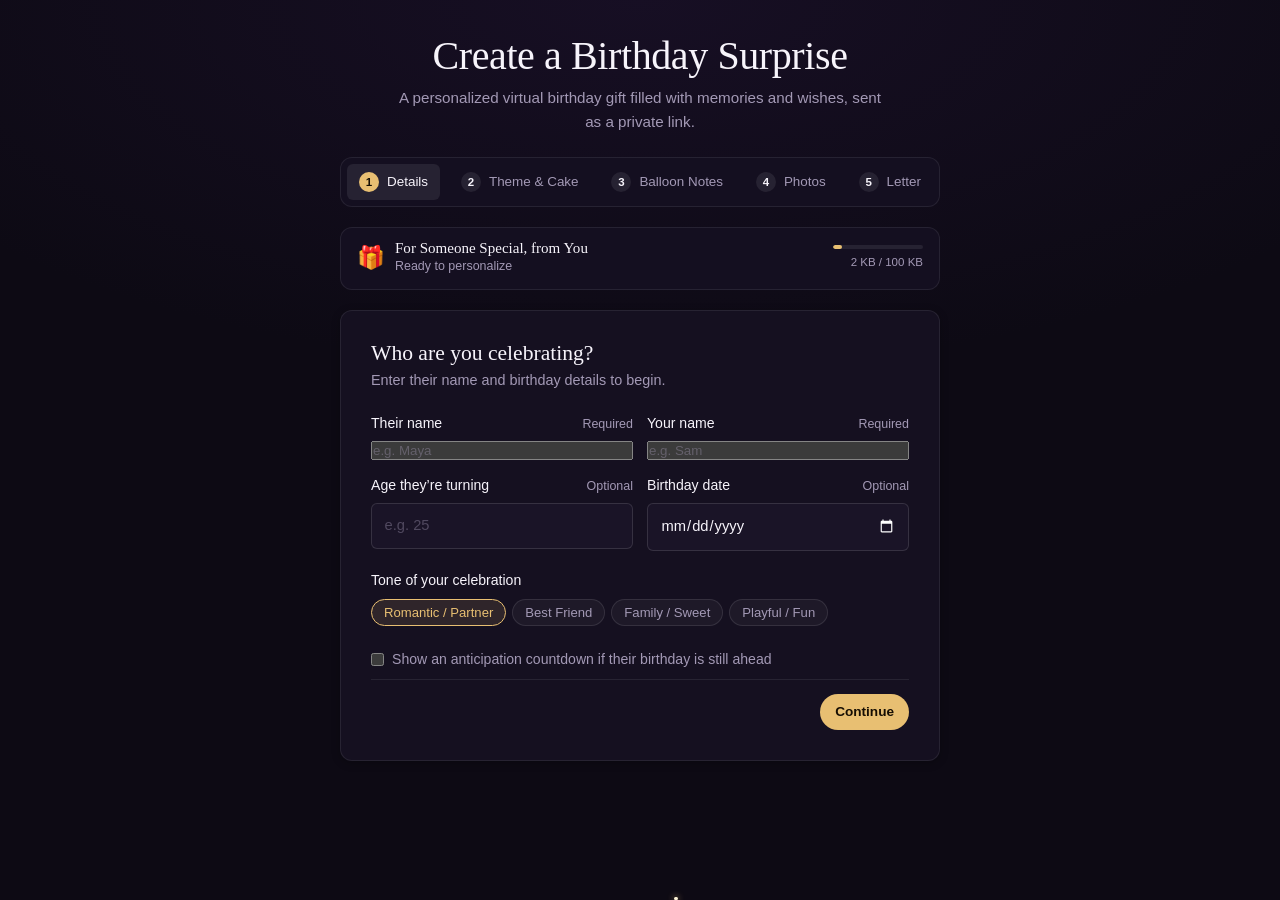
==== commit a01a95f9: "Implement advanced SVG animations, wish ritual, discovered notes tray, and interactive sparkles" ====
--- a/index.html
+++ b/index.html
@@ -8,8 +8,10 @@
 <link rel="stylesheet" href="style.css">
 </head>
 <body data-theme="violet">
-<!-- Restrained Background -->
-<div class="bg" aria-hidden="true"></div>
+<!-- Restrained Background with Fireflies -->
+<div class="bg" aria-hidden="true">
+  <div id="fireflies"></div>
+</div>
 
 <!-- Minimal Global Top Header -->
 <header id="bar" hidden>
@@ -23,6 +25,7 @@
     <button id="btnMusic" type="button" aria-pressed="false" aria-label="Toggle ambient soundtrack">
       <svg width="13" height="13" viewBox="0 0 24 24" fill="none" stroke="currentColor" stroke-width="2" stroke-linecap="round" stroke-linejoin="round"><path d="M9 18V5l12-2v13"/><circle cx="6" cy="18" r="3"/><circle cx="18" cy="16" r="3"/></svg>
       <span>Music</span>
+      <span class="audio-wave" id="audioWave" hidden><span></span><span></span><span></span></span>
     </button>
     <button id="btnMute" type="button" aria-pressed="false" aria-label="Toggle audio mute">
       <svg width="13" height="13" viewBox="0 0 24 24" fill="none" stroke="currentColor" stroke-width="2" stroke-linecap="round" stroke-linejoin="round"><polygon points="11 5 6 9 2 9 2 15 6 15 11 19 11 5"/><path d="M19.07 4.93a10 10 0 0 1 0 14.14"/></svg>
@@ -501,9 +504,14 @@
       </svg>
     </div>
 
+    <!-- Active Note Card -->
     <div id="noteCard" class="note" role="status">
       <span>Tap a balloon floating above to discover a secret message.</span>
     </div>
+
+    <!-- Discovered Messages Tray -->
+    <div id="discoveredTray" class="discovered-tray" hidden></div>
+
     <button class="btn gold sm" id="balBtn" type="button" hidden>Continue Journey</button>
   </section>
 
@@ -618,7 +626,7 @@
   </div>
 </div>
 
-<!-- Canvas FX (Confetti) -->
+<!-- Canvas FX (Confetti & Interactive Sparkles) -->
 <canvas id="fx" aria-hidden="true"></canvas>
 
 <!-- Global Toast Notification -->
--- a/style.css
+++ b/style.css
@@ -9,6 +9,7 @@
   --gold: #e8bf72;
   --gold-hover: #f5cf82;
   --gold-subtle: rgba(232, 191, 114, 0.12);
+  --gold-glow: rgba(232, 191, 114, 0.35);
   --a1: #8b6cff;
   --a2: #ff7eb6;
   --serif: "Playfair Display", "Iowan Old Style", "Palatino Linotype", Georgia, serif;
@@ -19,6 +20,8 @@
   --radius-full: 9999px;
   --shadow-sm: 0 2px 8px rgba(0, 0, 0, 0.25);
   --shadow-md: 0 12px 32px rgba(0, 0, 0, 0.45);
+  --ease-spring: cubic-bezier(0.34, 1.56, 0.64, 1);
+  --ease-smooth: cubic-bezier(0.16, 1, 0.3, 1);
   --transition: all 0.25s ease;
 }
 
@@ -88,6 +91,23 @@
   z-index: -1;
   pointer-events: none;
   background: radial-gradient(ellipse 90% 55% at 50% 0%, rgba(38, 22, 60, 0.4), transparent 75%), var(--bg);
+}
+
+/* Subtle drifting fireflies / stars */
+.firefly {
+  position: absolute;
+  border-radius: 50%;
+  background: #fff6d9;
+  box-shadow: 0 0 6px var(--gold);
+  pointer-events: none;
+  animation: floatFirefly linear infinite;
+}
+
+@keyframes floatFirefly {
+  0% { transform: translateY(0) scale(0.6); opacity: 0; }
+  20% { opacity: 0.6; }
+  80% { opacity: 0.4; }
+  100% { transform: translateY(-80vh) scale(1.1); opacity: 0; }
 }
 
 /* Minimal Top Bar */
@@ -136,6 +156,9 @@
   letter-spacing: 0.04em;
   text-transform: uppercase;
   font-weight: 500;
+  display: flex;
+  align-items: center;
+  gap: 6px;
 }
 
 .ctl button {
@@ -156,6 +179,34 @@
 .ctl button:hover {
   background: rgba(255, 255, 255, 0.1);
   border-color: rgba(255, 255, 255, 0.25);
+  transform: translateY(-1px);
+}
+
+.ctl button:active {
+  transform: scale(0.96);
+}
+
+/* Audio wave animation indicator */
+.audio-wave {
+  display: inline-flex;
+  align-items: flex-end;
+  gap: 2px;
+  height: 12px;
+}
+
+.audio-wave span {
+  width: 2px;
+  height: 4px;
+  background: var(--gold);
+  border-radius: 1px;
+  animation: wavePulse 1s ease-in-out infinite alternate;
+}
+
+.audio-wave span:nth-child(2) { animation-delay: 0.2s; height: 8px; }
+.audio-wave span:nth-child(3) { animation-delay: 0.4s; height: 12px; }
+
+@keyframes wavePulse {
+  to { height: 2px; opacity: 0.4; }
 }
 
 /* Layout Container & Stages */
@@ -180,7 +231,7 @@
 
 .stage.on {
   display: flex;
-  animation: stageIn 0.4s ease both;
+  animation: stageIn 0.45s var(--ease-smooth) both;
 }
 
 .stage.left {
@@ -192,11 +243,11 @@
 @keyframes stageIn {
   from {
     opacity: 0;
-    transform: translateY(10px);
+    transform: translateY(12px) scale(0.99);
   }
   to {
     opacity: 1;
-    transform: translateY(0);
+    transform: translateY(0) scale(1);
   }
 }
 
@@ -226,14 +277,6 @@
   color: var(--mut);
   font-size: 0.92rem;
   line-height: 1.5;
-}
-
-/* Restrained Card / Surface */
-.clean-card {
-  background: var(--bg-card);
-  border: 1px solid var(--bg-card-border);
-  border-radius: var(--radius-md);
-  box-shadow: var(--shadow-sm);
 }
 
 /* Buttons */
@@ -261,7 +304,7 @@
 }
 
 .btn:active {
-  transform: scale(0.98);
+  transform: scale(0.97);
 }
 
 .btn.gold {
@@ -312,7 +355,7 @@
 }
 
 /* ==============================================================
-   FORM: MINIMAL OURMOMENTS-INSPIRED DESIGN
+   CREATOR WORKSHOP (Clean, Guided Form)
    ============================================================== */
 #s-build {
   max-width: 640px;
@@ -403,6 +446,7 @@
   font-size: 0.72rem;
   font-weight: 600;
   color: var(--ink);
+  transition: var(--transition);
 }
 
 .step-tab:hover {
@@ -444,6 +488,11 @@
 
 .mini-box-icon {
   font-size: 1.4rem;
+  animation: floatMini 3.5s ease-in-out infinite alternate;
+}
+
+@keyframes floatMini {
+  to { transform: translateY(-3px) rotate(4deg); }
 }
 
 .mini-box-details {
@@ -489,13 +538,14 @@
   color: var(--mut);
 }
 
-/* Workshop Card */
+/* Workshop Form Card */
 .workshop-card {
   width: 100%;
   padding: clamp(20px, 4vw, 30px);
   background: var(--bg-card);
   border: 1px solid var(--bg-card-border);
   border-radius: var(--radius-md);
+  box-shadow: var(--shadow-sm);
 }
 
 .workshop-pane {
@@ -506,7 +556,7 @@
 
 .workshop-pane.active {
   display: flex;
-  animation: paneIn 0.3s ease both;
+  animation: paneIn 0.3s var(--ease-smooth) both;
 }
 
 @keyframes paneIn {
@@ -624,7 +674,7 @@
   font-weight: 500;
 }
 
-/* Clean Theme Swatches */
+/* Theme Swatches */
 .theme-picker {
   display: grid;
   grid-template-columns: repeat(4, 1fr);
@@ -647,6 +697,7 @@
 
 .theme-card:hover {
   border-color: rgba(255, 255, 255, 0.25);
+  transform: translateY(-2px);
 }
 
 .theme-card.active {
@@ -737,7 +788,7 @@
 }
 
 /* ==============================================================
-   SCENE 1: THE WRAPPED GIFT INTRO
+   SCENE 1: THE WRAPPED GIFT & RIBBON MAGIC
    ============================================================== */
 #s-intro {
   gap: 24px;
@@ -752,11 +803,11 @@
   width: min(72vw, 240px);
   height: min(72vw, 240px);
   cursor: pointer;
-  transition: transform 0.3s ease;
+  transition: transform 0.35s var(--ease-spring);
 }
 
 .gift-box-3d:hover {
-  transform: translateY(-4px) scale(1.02);
+  transform: translateY(-5px) scale(1.02);
 }
 
 .gift-cube {
@@ -767,6 +818,7 @@
   border: 1px solid rgba(232, 191, 114, 0.35);
   box-shadow: 0 20px 40px rgba(0, 0, 0, 0.6);
   overflow: hidden;
+  transition: transform 0.6s ease, opacity 0.6s ease;
 }
 
 .gift-ribbon-v {
@@ -777,6 +829,7 @@
   width: 36px;
   transform: translateX(-50%);
   background: var(--gold);
+  transition: transform 0.5s ease, opacity 0.5s ease;
 }
 
 .gift-ribbon-h {
@@ -787,6 +840,7 @@
   height: 36px;
   transform: translateY(-50%);
   background: var(--gold);
+  transition: transform 0.5s ease, opacity 0.5s ease;
 }
 
 .gift-bow {
@@ -797,6 +851,12 @@
   width: 80px;
   height: 80px;
   z-index: 5;
+  transition: transform 0.6s ease, opacity 0.6s ease;
+  animation: bowGentlyBreathe 3s ease-in-out infinite alternate;
+}
+
+@keyframes bowGentlyBreathe {
+  to { transform: translate(-50%, -50%) scale(1.05); }
 }
 
 .gift-tag {
@@ -829,31 +889,40 @@
   font-size: 0.9rem;
   color: var(--gold);
   letter-spacing: 0.04em;
-}
-
+  animation: pulseHint 2s ease-in-out infinite alternate;
+}
+
+@keyframes pulseHint {
+  from { opacity: 0.7; transform: translateY(0); }
+  to { opacity: 1; transform: translateY(-2px); }
+}
+
+/* Ribbon untying sequence */
 .gift-box-3d.unwrapping .gift-bow {
-  animation: bowFly 0.6s forwards ease-in;
+  animation: bowFly 0.65s var(--ease-spring) forwards;
 }
 
 .gift-box-3d.unwrapping .gift-ribbon-v,
 .gift-box-3d.unwrapping .gift-ribbon-h {
-  animation: ribbonSlide 0.5s forwards ease-in;
+  animation: ribbonSlide 0.55s ease forwards;
 }
 
 .gift-box-3d.unwrapping .gift-cube {
-  animation: cubeOpen 0.8s 0.2s forwards ease-out;
+  animation: cubeOpen 0.85s 0.2s var(--ease-smooth) forwards;
 }
 
 @keyframes bowFly {
-  to { transform: translate(-50%, -160%) scale(1.2); opacity: 0; }
+  to { transform: translate(-50%, -170%) scale(1.25) rotate(20deg); opacity: 0; }
 }
 
 @keyframes ribbonSlide {
-  to { transform: scale(0.1); opacity: 0; }
+  to { transform: scale(0.05); opacity: 0; }
 }
 
 @keyframes cubeOpen {
-  to { transform: scale(1.4); opacity: 0; }
+  0% { transform: scale(1); }
+  40% { transform: scale(1.06); filter: brightness(1.2); }
+  100% { transform: scale(1.4); opacity: 0; }
 }
 
 /* ==============================================================
@@ -879,6 +948,7 @@
   display: flex;
   flex-direction: column;
   align-items: center;
+  transition: var(--transition);
 }
 
 .countdown-value {
@@ -951,6 +1021,7 @@
   display: grid;
   place-items: center;
   transition: var(--transition);
+  box-shadow: 0 4px 18px var(--gold-glow);
 }
 
 .video-big-play:hover {
@@ -1076,6 +1147,12 @@
 
 .candle .gl {
   fill: url(#glow);
+  transform-origin: 50% 50%;
+  animation: glowPulse 2s ease-in-out infinite alternate;
+}
+
+@keyframes glowPulse {
+  to { transform: scale(1.15); opacity: 0.85; }
 }
 
 .candle .fl {
@@ -1088,7 +1165,8 @@
 .candle.out .fl,
 .candle.out .gl {
   opacity: 0;
-  transition: opacity 0.3s ease;
+  transform: scale(0.2);
+  transition: opacity 0.35s ease, transform 0.35s ease;
 }
 
 @keyframes fl {
@@ -1097,11 +1175,22 @@
   100% { transform: scale(1.05, 0.95) skewX(-3deg); }
 }
 
+/* Smoke puff particle */
+.smoke-puff {
+  animation: puffDissipate 0.8s ease-out forwards;
+  pointer-events: none;
+}
+
+@keyframes puffDissipate {
+  0% { opacity: 0.7; transform: translateY(0) scale(1); }
+  100% { opacity: 0; transform: translateY(-26px) scale(2.2); }
+}
+
 /* ==============================================================
-   SCENE 5: BALLOONS & BALLOON TREES
+   SCENE 5: BALLOONS, BALLOON TREES & DISCOVERED TRAY
    ============================================================== */
 #s-balloons {
-  gap: 18px;
+  gap: 16px;
   position: relative;
   overflow: hidden;
 }
@@ -1148,7 +1237,7 @@
 .sky {
   position: relative;
   width: 100%;
-  height: min(48vh, 380px);
+  height: min(44vh, 360px);
   overflow: visible;
   z-index: 2;
 }
@@ -1162,13 +1251,13 @@
   height: 90px;
   border: 0;
   border-radius: 50% 50% 48% 48% / 45% 45% 55% 55%;
-  background: radial-gradient(circle at 35% 26%, rgba(255, 255, 255, 0.7), transparent 42%),
+  background: radial-gradient(circle at 35% 26%, rgba(255, 255, 255, 0.75), transparent 42%),
               hsl(var(--h) 75% 62%);
   box-shadow: inset -6px -8px 14px rgba(0, 0, 0, 0.2),
               0 10px 20px -8px hsl(var(--h) 75% 50% / 0.5);
   cursor: pointer;
   animation: bob 5s ease-in-out var(--d) infinite;
-  transition: opacity 0.3s ease, transform 0.3s ease;
+  transition: opacity 0.3s ease, transform 0.3s var(--ease-spring);
 }
 
 .bl::before {
@@ -1182,7 +1271,7 @@
 }
 
 .bl:hover {
-  transform: scale(1.06);
+  transform: scale(1.08) translateY(-4px);
 }
 
 .bl:disabled {
@@ -1210,15 +1299,50 @@
   background: var(--bg-card);
   border: 1px solid var(--bg-card-border);
   border-radius: var(--radius-md);
+  transition: var(--transition);
 }
 
 .note.rev {
-  animation: noteFlip 0.4s ease both;
+  animation: noteFlip 0.4s var(--ease-smooth) both;
 }
 
 @keyframes noteFlip {
-  from { opacity: 0; transform: translateY(8px); }
-  to { opacity: 1; transform: translateY(0); }
+  from { opacity: 0; transform: translateY(8px) scale(0.98); }
+  to { opacity: 1; transform: translateY(0) scale(1); }
+}
+
+/* Discovered messages tray */
+.discovered-tray {
+  width: 100%;
+  max-width: 540px;
+  display: flex;
+  flex-wrap: wrap;
+  gap: 8px;
+  justify-content: center;
+  margin-top: 6px;
+  z-index: 4;
+}
+
+.discovered-pill {
+  font-size: 0.8rem;
+  padding: 4px 12px;
+  border-radius: var(--radius-full);
+  background: rgba(255, 255, 255, 0.05);
+  border: 1px solid rgba(255, 255, 255, 0.12);
+  color: var(--mut);
+  cursor: pointer;
+  transition: var(--transition);
+}
+
+.discovered-pill:hover {
+  border-color: var(--gold);
+  color: var(--gold);
+}
+
+.discovered-pill.cur {
+  background: var(--gold-subtle);
+  border-color: var(--gold);
+  color: var(--gold);
 }
 
 /* ==============================================================
@@ -1249,6 +1373,7 @@
   scroll-snap-align: center;
   position: relative;
   cursor: pointer;
+  transition: transform 0.4s ease;
 }
 
 .slide img {
@@ -1257,6 +1382,11 @@
   aspect-ratio: 4 / 5;
   max-height: 52vh;
   object-fit: cover;
+  transition: transform 0.5s ease;
+}
+
+.slide:hover img {
+  transform: scale(1.02);
 }
 
 .slide figcaption {
@@ -1323,7 +1453,7 @@
 }
 
 .scale-in {
-  animation: dsScaleIn 0.3s ease both;
+  animation: dsScaleIn 0.3s var(--ease-smooth) both;
 }
 
 @keyframes dsScaleIn {
@@ -1380,6 +1510,7 @@
 
 .photo-viewer__close:hover {
   background: rgba(255, 255, 255, 0.16);
+  transform: scale(1.05);
 }
 
 .photo-viewer__nav {
@@ -1476,7 +1607,7 @@
   background: #342250;
   clip-path: polygon(0 0, 100% 0, 50% 100%);
   transform-origin: top;
-  transition: transform 0.65s ease;
+  transition: transform 0.65s cubic-bezier(0.16, 1, 0.3, 1);
   z-index: 3;
 }
 
@@ -1495,7 +1626,7 @@
   background: var(--gold);
   color: #2b1704;
   box-shadow: 0 2px 8px rgba(0, 0, 0, 0.3);
-  transition: opacity 0.3s ease;
+  transition: opacity 0.3s ease, transform 0.3s ease;
   z-index: 4;
   display: grid;
   place-items: center;
@@ -1504,6 +1635,7 @@
 
 .env.open .seal {
   opacity: 0;
+  transform: scale(0.6);
 }
 
 .sheet {
@@ -1518,7 +1650,7 @@
   font: italic 1.18rem/1.75 var(--serif);
   white-space: pre-wrap;
   position: relative;
-  animation: sheetRise 0.5s ease both;
+  animation: sheetRise 0.5s var(--ease-smooth) both;
 }
 
 @keyframes sheetRise {
@@ -1671,7 +1803,7 @@
 }
 
 @keyframes flashBloom {
-  0% { opacity: 0.25; }
+  0% { opacity: 0.22; }
   100% { opacity: 0; }
 }
 
@@ -1713,7 +1845,7 @@
 
   .balloon-tree {
     width: 30vw;
-    opacity: 0.5;
+    opacity: 0.45;
   }
 }
 
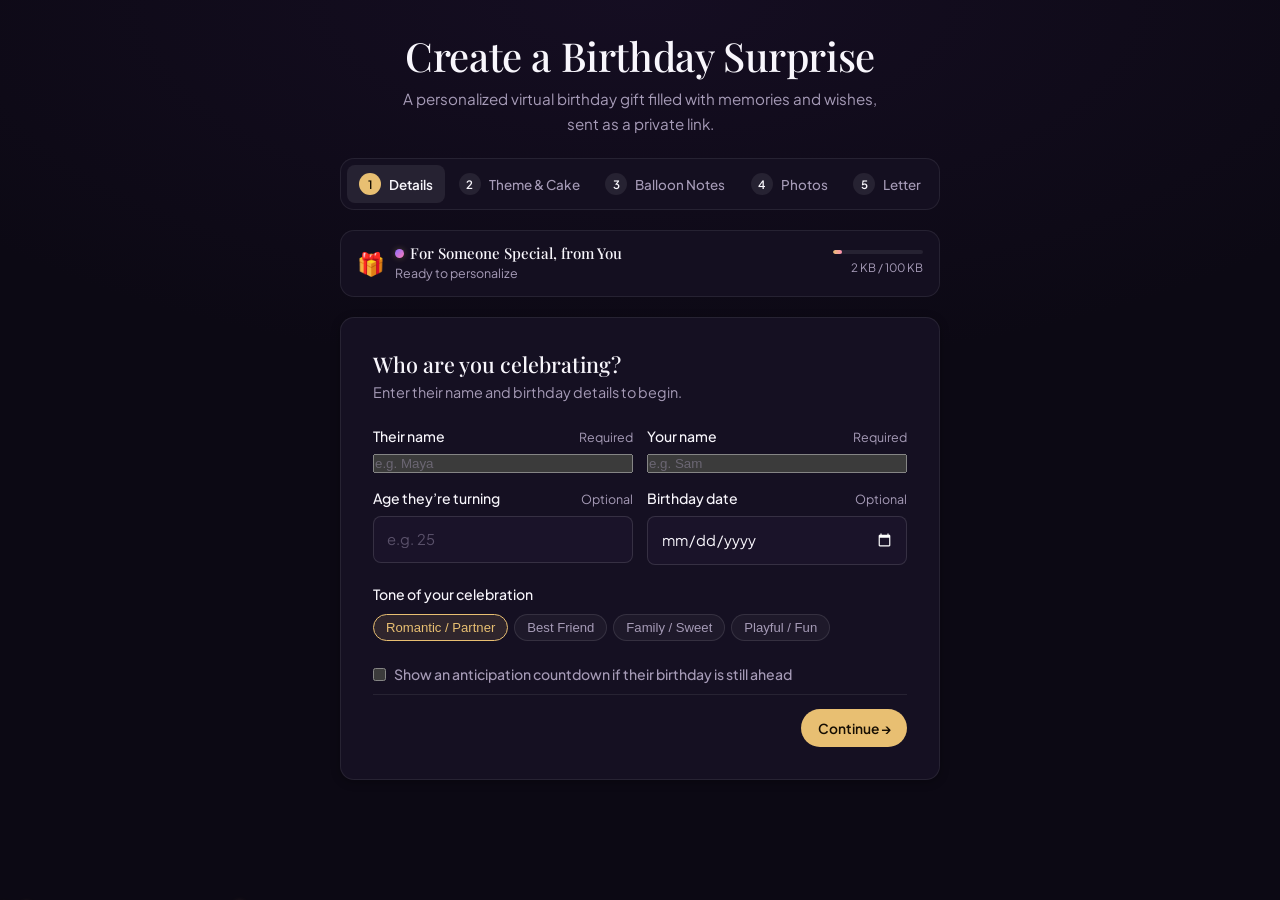
==== commit 5644e5d2: "Refine UI/UX precision, unified motion system, and directional form ergonomics" ====
--- a/index.html
+++ b/index.html
@@ -5,6 +5,9 @@
 <meta name="viewport" content="width=device-width, initial-scale=1, viewport-fit=cover">
 <meta name="theme-color" content="#0d0a14">
 <title>A Personalized Birthday Surprise</title>
+<link rel="preconnect" href="https://fonts.googleapis.com">
+<link rel="preconnect" href="https://fonts.gstatic.com" crossorigin>
+<link href="https://fonts.googleapis.com/css2?family=Playfair+Display:ital,wght@0,400;0,500;0,600;0,700;1,400;1,600&family=Plus+Jakarta+Sans:wght@400;500;600;700&display=swap" rel="stylesheet">
 <link rel="stylesheet" href="style.css">
 </head>
 <body data-theme="violet">
@@ -50,24 +53,24 @@
     </div>
 
     <!-- Step Navigation Pills -->
-    <nav class="step-nav" aria-label="Gift creation stages">
-      <button type="button" class="step-tab active" data-step="1">
+    <nav class="step-nav" role="tablist" aria-label="Gift creation stages">
+      <button type="button" class="step-tab active" role="tab" id="tab-1" aria-selected="true" aria-controls="pane-1" data-step="1">
         <span class="step-num">1</span>
         <span>Details</span>
       </button>
-      <button type="button" class="step-tab" data-step="2">
+      <button type="button" class="step-tab" role="tab" id="tab-2" aria-selected="false" aria-controls="pane-2" data-step="2">
         <span class="step-num">2</span>
         <span>Theme & Cake</span>
       </button>
-      <button type="button" class="step-tab" data-step="3">
+      <button type="button" class="step-tab" role="tab" id="tab-3" aria-selected="false" aria-controls="pane-3" data-step="3">
         <span class="step-num">3</span>
         <span>Balloon Notes</span>
       </button>
-      <button type="button" class="step-tab" data-step="4">
+      <button type="button" class="step-tab" role="tab" id="tab-4" aria-selected="false" aria-controls="pane-4" data-step="4">
         <span class="step-num">4</span>
         <span>Photos</span>
       </button>
-      <button type="button" class="step-tab" data-step="5">
+      <button type="button" class="step-tab" role="tab" id="tab-5" aria-selected="false" aria-controls="pane-5" data-step="5">
         <span class="step-num">5</span>
         <span>Letter</span>
       </button>
@@ -78,7 +81,10 @@
       <div class="live-preview-box">
         <div class="mini-box-icon" aria-hidden="true">🎁</div>
         <div class="mini-box-details">
-          <span class="mini-box-for" id="prevFor">For Maya, from Sam</span>
+          <div class="row mid" style="gap: 6px; justify-content: flex-start;">
+            <span class="mini-theme-dot" id="prevThemeDot" title="Selected theme"></span>
+            <span class="mini-box-for" id="prevFor">For Maya, from Sam</span>
+          </div>
           <span class="mini-box-stats" id="prevStats">Ready to personalize</span>
         </div>
       </div>
@@ -94,7 +100,7 @@
     <form id="form" class="workshop-card" novalidate>
       
       <!-- STEP 1: Details -->
-      <div class="workshop-pane active" data-step="1">
+      <div class="workshop-pane active" role="tabpanel" id="pane-1" aria-labelledby="tab-1" data-step="1">
         <div class="pane-intro">
           <h2>Who are you celebrating?</h2>
           <p>Enter their name and birthday details to begin.</p>
@@ -103,11 +109,11 @@
         <div class="form-grid">
           <div class="form-group">
             <label for="f-to">Their name <small>Required</small></label>
-            <input id="f-to" maxlength="40" autocomplete="off" placeholder="e.g. Maya" required>
+            <input id="f-to" maxlength="40" autocomplete="given-name" autocapitalize="words" spellcheck="false" placeholder="e.g. Maya" required aria-required="true">
           </div>
           <div class="form-group">
             <label for="f-from">Your name <small>Required</small></label>
-            <input id="f-from" maxlength="40" autocomplete="off" placeholder="e.g. Sam" required>
+            <input id="f-from" maxlength="40" autocomplete="name" autocapitalize="words" spellcheck="false" placeholder="e.g. Sam" required aria-required="true">
           </div>
           <div class="form-group">
             <label for="f-age">Age they’re turning <small>Optional</small></label>
@@ -138,7 +144,7 @@
       </div>
 
       <!-- STEP 2: Theme & Cake -->
-      <div class="workshop-pane" data-step="2">
+      <div class="workshop-pane" role="tabpanel" id="pane-2" aria-labelledby="tab-2" data-step="2">
         <div class="pane-intro">
           <h2>Cake style & color theme</h2>
           <p>Select the color palette for the cake, balloons, and envelope.</p>
@@ -179,7 +185,7 @@
       </div>
 
       <!-- STEP 3: Balloon Notes -->
-      <div class="workshop-pane" data-step="3">
+      <div class="workshop-pane" role="tabpanel" id="pane-3" aria-labelledby="tab-3" data-step="3">
         <div class="pane-intro">
           <h2>Five balloon notes</h2>
           <p>Write up to 5 personal notes or wishes. Each one will float inside an interactive balloon.</p>
@@ -224,7 +230,7 @@
       </div>
 
       <!-- STEP 4: Photos -->
-      <div class="workshop-pane" data-step="4">
+      <div class="workshop-pane" role="tabpanel" id="pane-4" aria-labelledby="tab-4" data-step="4">
         <div class="pane-intro">
           <h2>Photo memories</h2>
           <p>Add up to 5 photos. They are automatically compressed to fit inside the share link.</p>
@@ -240,7 +246,7 @@
       </div>
 
       <!-- STEP 5: Letter -->
-      <div class="workshop-pane" data-step="5">
+      <div class="workshop-pane" role="tabpanel" id="pane-5" aria-labelledby="tab-5" data-step="5">
         <div class="pane-intro">
           <h2>A heartfelt letter</h2>
           <p>Write an intimate letter that will be sealed with a wax seal and unfolded for them.</p>
@@ -265,14 +271,14 @@
       <!-- Workshop Navigation & Actions Footer -->
       <div class="workshop-footer">
         <div class="row">
-          <button type="button" class="btn ghost sm" id="btnBackStep" style="visibility: hidden;">Back</button>
+          <button type="button" class="btn ghost sm" id="btnBackStep" style="visibility: hidden;">← Back</button>
           <button type="button" class="btn ghost sm" id="btnSkipStep" style="display: none;">Skip</button>
         </div>
 
         <p id="formMsg" class="validation-error" role="alert"></p>
 
         <div class="row">
-          <button type="button" class="btn sm" id="btnNextStep">Continue</button>
+          <button type="button" class="btn sm" id="btnNextStep">Continue →</button>
           <button type="button" class="btn gold sm" id="btnWrapGift" style="display: none;">Wrap Your Gift 🎁</button>
         </div>
       </div>
@@ -537,6 +543,7 @@
        PHOTOVIEWER MODAL (My Little Universe Quality)
        ========================================================= -->
   <div class="photo-viewer" id="photoViewer" role="dialog" aria-modal="true" aria-label="High resolution photo view" hidden>
+    <div class="photo-viewer__hint" aria-hidden="true">Esc to close • ← / → to navigate</div>
     <button class="photo-viewer__close" id="pvClose" type="button" aria-label="Close photo viewer">✕</button>
 
     <button class="photo-viewer__nav photo-viewer__nav--prev" id="pvPrev" type="button" aria-label="Previous image">‹</button>
--- a/style.css
+++ b/style.css
@@ -1,33 +1,38 @@
 :root {
-  --bg: #0d0a14;
-  --bg-card: #151020;
+  --bg: #0c0914;
+  --bg-card: #151022;
   --bg-card-border: rgba(255, 255, 255, 0.08);
-  --bg-input: #1a1427;
+  --bg-input: #1a1329;
   --bg-input-border: rgba(255, 255, 255, 0.12);
-  --ink: #f7f4fb;
-  --mut: #a399b5;
+  --ink: #f8f6fc;
+  --mut: #a69bb7;
   --gold: #e8bf72;
-  --gold-hover: #f5cf82;
+  --gold-hover: #f3cc83;
+  --gold-active: #dcae5b;
   --gold-subtle: rgba(232, 191, 114, 0.12);
-  --gold-glow: rgba(232, 191, 114, 0.35);
+  --gold-glow: rgba(232, 191, 114, 0.3);
   --a1: #8b6cff;
   --a2: #ff7eb6;
   --serif: "Playfair Display", "Iowan Old Style", "Palatino Linotype", Georgia, serif;
-  --sans: -apple-system, BlinkMacSystemFont, "Segoe UI", Roboto, "Helvetica Neue", Arial, sans-serif;
-  --radius-sm: 6px;
-  --radius-md: 12px;
-  --radius-lg: 18px;
+  --sans: "Plus Jakarta Sans", -apple-system, BlinkMacSystemFont, "Segoe UI", Roboto, "Helvetica Neue", Arial, sans-serif;
+  --radius-sm: 8px;
+  --radius-md: 14px;
+  --radius-lg: 20px;
   --radius-full: 9999px;
-  --shadow-sm: 0 2px 8px rgba(0, 0, 0, 0.25);
-  --shadow-md: 0 12px 32px rgba(0, 0, 0, 0.45);
+  --shadow-sm: 0 2px 10px rgba(0, 0, 0, 0.3);
+  --shadow-md: 0 14px 36px rgba(0, 0, 0, 0.5);
+  --dur-fast: 150ms;
+  --dur-med: 280ms;
+  --dur-slow: 550ms;
   --ease-spring: cubic-bezier(0.34, 1.56, 0.64, 1);
   --ease-smooth: cubic-bezier(0.16, 1, 0.3, 1);
-  --transition: all 0.25s ease;
+  --ease-in-out: cubic-bezier(0.4, 0, 0.2, 1);
+  --transition: all 0.25s var(--ease-smooth);
 }
 
 [data-theme="rose"] {
   --bg: #120912;
-  --bg-card: #1c101d;
+  --bg-card: #1b101c;
   --bg-input: #231424;
   --a1: #ff8fb1;
   --a2: #e8bf72;
@@ -35,7 +40,7 @@
 
 [data-theme="ocean"] {
   --bg: #070c18;
-  --bg-card: #0e1526;
+  --bg-card: #0d1526;
   --bg-input: #131c33;
   --a1: #5aa7ff;
   --a2: #7ef0d4;
@@ -63,16 +68,39 @@
 html {
   color-scheme: dark;
   scroll-behavior: smooth;
+  scrollbar-width: thin;
+  scrollbar-color: rgba(255, 255, 255, 0.16) transparent;
+}
+
+::-webkit-scrollbar {
+  width: 6px;
+  height: 6px;
+}
+
+::-webkit-scrollbar-track {
+  background: transparent;
+}
+
+::-webkit-scrollbar-thumb {
+  background: rgba(255, 255, 255, 0.16);
+  border-radius: 999px;
+}
+
+::-webkit-scrollbar-thumb:hover {
+  background: rgba(255, 255, 255, 0.28);
 }
 
 body {
   background: var(--bg);
   color: var(--ink);
-  font: 15px/1.6 var(--sans);
+  font: 15px/1.65 var(--sans);
   min-height: 100dvh;
   overflow-x: hidden;
   position: relative;
   transition: background-color 0.4s ease;
+  text-rendering: optimizeLegibility;
+  -webkit-font-smoothing: antialiased;
+  -moz-osx-font-smoothing: grayscale;
 }
 
 :focus-visible {
@@ -90,7 +118,7 @@
   inset: 0;
   z-index: -1;
   pointer-events: none;
-  background: radial-gradient(ellipse 90% 55% at 50% 0%, rgba(38, 22, 60, 0.4), transparent 75%), var(--bg);
+  background: radial-gradient(ellipse 90% 55% at 50% 0%, rgba(38, 22, 60, 0.35), transparent 75%), var(--bg);
 }
 
 /* Subtle drifting fireflies / stars */
@@ -293,18 +321,23 @@
   align-items: center;
   justify-content: center;
   gap: 8px;
-  transition: var(--transition);
+  transition: transform var(--dur-fast) var(--ease-spring),
+              background-color var(--dur-med) ease,
+              box-shadow var(--dur-med) ease,
+              border-color var(--dur-med) ease;
   text-decoration: none;
+  user-select: none;
 }
 
 .btn:hover {
   background: var(--gold-hover);
-  transform: translateY(-1px);
-  box-shadow: 0 4px 16px rgba(232, 191, 114, 0.25);
+  transform: translateY(-1.5px);
+  box-shadow: 0 6px 20px rgba(232, 191, 114, 0.25);
 }
 
 .btn:active {
-  transform: scale(0.97);
+  transform: translateY(1px) scale(0.98);
+  box-shadow: 0 2px 8px rgba(0, 0, 0, 0.4);
 }
 
 .btn.gold {
@@ -319,15 +352,20 @@
 }
 
 .btn.ghost:hover {
-  background: rgba(255, 255, 255, 0.06);
-  border-color: rgba(255, 255, 255, 0.3);
+  background: rgba(255, 255, 255, 0.08);
+  border-color: rgba(255, 255, 255, 0.32);
   box-shadow: none;
+  transform: translateY(-1px);
+}
+
+.btn.ghost:active {
+  transform: translateY(1px) scale(0.98);
 }
 
 .btn.sm {
-  min-height: 36px;
-  padding: 0 1.1em;
-  font-size: 0.85rem;
+  min-height: 38px;
+  padding: 0 1.2em;
+  font-size: 0.86rem;
 }
 
 .btn.icon-only {
@@ -388,6 +426,7 @@
   color: var(--gold);
   padding: 6px 14px;
   background: var(--gold-subtle);
+  border: 1px solid rgba(232, 191, 114, 0.2);
   border-radius: var(--radius-sm);
   margin-top: 10px;
 }
@@ -399,6 +438,7 @@
   font-size: 0.78rem;
   cursor: pointer;
   text-decoration: underline;
+  transition: color var(--dur-fast) ease;
 }
 
 .draft-reset-btn:hover {
@@ -436,8 +476,8 @@
 }
 
 .step-tab .step-num {
-  width: 20px;
-  height: 20px;
+  width: 22px;
+  height: 22px;
   border-radius: 50%;
   background: rgba(255, 255, 255, 0.08);
   display: inline-flex;
@@ -451,11 +491,13 @@
 
 .step-tab:hover {
   color: var(--ink);
+  background: rgba(255, 255, 255, 0.04);
 }
 
 .step-tab.active {
   background: rgba(255, 255, 255, 0.08);
   color: var(--ink);
+  font-weight: 600;
 }
 
 .step-tab.active .step-num {
@@ -464,7 +506,7 @@
 }
 
 .step-tab.done .step-num {
-  background: rgba(232, 191, 114, 0.3);
+  background: rgba(232, 191, 114, 0.28);
   color: var(--gold);
 }
 
@@ -500,6 +542,17 @@
   flex-direction: column;
 }
 
+.mini-theme-dot {
+  width: 9px;
+  height: 9px;
+  border-radius: 50%;
+  background: linear-gradient(135deg, var(--a1), var(--a2));
+  display: inline-block;
+  box-shadow: 0 0 6px var(--gold-glow);
+  flex-shrink: 0;
+  transition: background 0.3s ease;
+}
+
 .mini-box-for {
   font: 500 0.94rem var(--serif);
   color: var(--ink);
@@ -528,7 +581,7 @@
 .link-meter-fill {
   height: 100%;
   width: 15%;
-  background: var(--gold);
+  background: linear-gradient(90deg, var(--gold), #ff8fb1);
   border-radius: 999px;
   transition: width 0.3s ease;
 }
@@ -541,7 +594,7 @@
 /* Workshop Form Card */
 .workshop-card {
   width: 100%;
-  padding: clamp(20px, 4vw, 30px);
+  padding: clamp(20px, 4vw, 32px);
   background: var(--bg-card);
   border: 1px solid var(--bg-card-border);
   border-radius: var(--radius-md);
@@ -556,11 +609,29 @@
 
 .workshop-pane.active {
   display: flex;
-  animation: paneIn 0.3s var(--ease-smooth) both;
+  animation: paneIn var(--dur-med) var(--ease-smooth) both;
+}
+
+.workshop-pane.pane-forward {
+  animation: paneSlideForward var(--dur-med) var(--ease-smooth) both;
+}
+
+.workshop-pane.pane-backward {
+  animation: paneSlideBackward var(--dur-med) var(--ease-smooth) both;
 }
 
 @keyframes paneIn {
-  from { opacity: 0; transform: translateX(8px); }
+  from { opacity: 0; transform: translateY(6px); }
+  to { opacity: 1; transform: translateY(0); }
+}
+
+@keyframes paneSlideForward {
+  from { opacity: 0; transform: translateX(18px); }
+  to { opacity: 1; transform: translateX(0); }
+}
+
+@keyframes paneSlideBackward {
+  from { opacity: 0; transform: translateX(-18px); }
   to { opacity: 1; transform: translateX(0); }
 }
 
@@ -616,30 +687,61 @@
   font-size: 0.92rem;
   color: var(--ink);
   width: 100%;
+  min-height: 44px;
   background: var(--bg-input);
   border: 1px solid var(--bg-input-border);
   border-radius: var(--radius-sm);
   padding: 0.7em 0.85em;
-  transition: var(--transition);
+  transition: border-color var(--dur-fast) ease,
+              background-color var(--dur-fast) ease,
+              box-shadow var(--dur-fast) ease;
 }
 
 input::placeholder,
 textarea::placeholder {
-  color: rgba(163, 153, 181, 0.4);
+  color: rgba(166, 155, 183, 0.45);
+}
+
+input:hover,
+select:hover,
+textarea:hover {
+  border-color: rgba(255, 255, 255, 0.22);
 }
 
 input:focus,
 select:focus,
 textarea:focus {
   border-color: var(--gold);
-  background: #201830;
+  background: #201732;
+  box-shadow: 0 0 0 3px rgba(232, 191, 114, 0.16);
   outline: none;
+}
+
+input.invalid {
+  border-color: #ff6b8b !important;
+  box-shadow: 0 0 0 3px rgba(255, 107, 139, 0.2) !important;
+  animation: shakeInput 0.35s ease;
+}
+
+@keyframes shakeInput {
+  0%, 100% { transform: translateX(0); }
+  25% { transform: translateX(-4px); }
+  75% { transform: translateX(4px); }
+}
+
+.field-highlight {
+  animation: fieldFlash 1s ease forwards;
+}
+
+@keyframes fieldFlash {
+  0% { border-color: var(--gold); box-shadow: 0 0 0 3px rgba(232, 191, 114, 0.35); }
+  100% { border-color: var(--bg-input-border); box-shadow: none; }
 }
 
 textarea {
   resize: vertical;
-  min-height: 90px;
-  line-height: 1.5;
+  min-height: 100px;
+  line-height: 1.6;
 }
 
 /* Tone & Prompt Chips */
@@ -696,13 +798,14 @@
 }
 
 .theme-card:hover {
-  border-color: rgba(255, 255, 255, 0.25);
+  border-color: rgba(255, 255, 255, 0.28);
   transform: translateY(-2px);
 }
 
 .theme-card.active {
   border-color: var(--gold);
   background: var(--gold-subtle);
+  box-shadow: 0 0 0 2px var(--gold);
 }
 
 .theme-swatch {
@@ -1577,6 +1680,27 @@
   color: var(--gold);
 }
 
+.photo-viewer__hint {
+  position: absolute;
+  top: max(16px, env(safe-area-inset-top, 0px) + 16px);
+  left: 50%;
+  transform: translateX(-50%);
+  font-size: 0.76rem;
+  color: var(--mut);
+  background: rgba(13, 10, 20, 0.7);
+  border: 1px solid rgba(255, 255, 255, 0.08);
+  padding: 4px 12px;
+  border-radius: var(--radius-full);
+  pointer-events: none;
+  letter-spacing: 0.03em;
+}
+
+@media (max-width: 600px) {
+  .photo-viewer__hint {
+    display: none;
+  }
+}
+
 /* ==============================================================
    SCENE 7: THE WAX-SEALED LETTER
    ============================================================== */
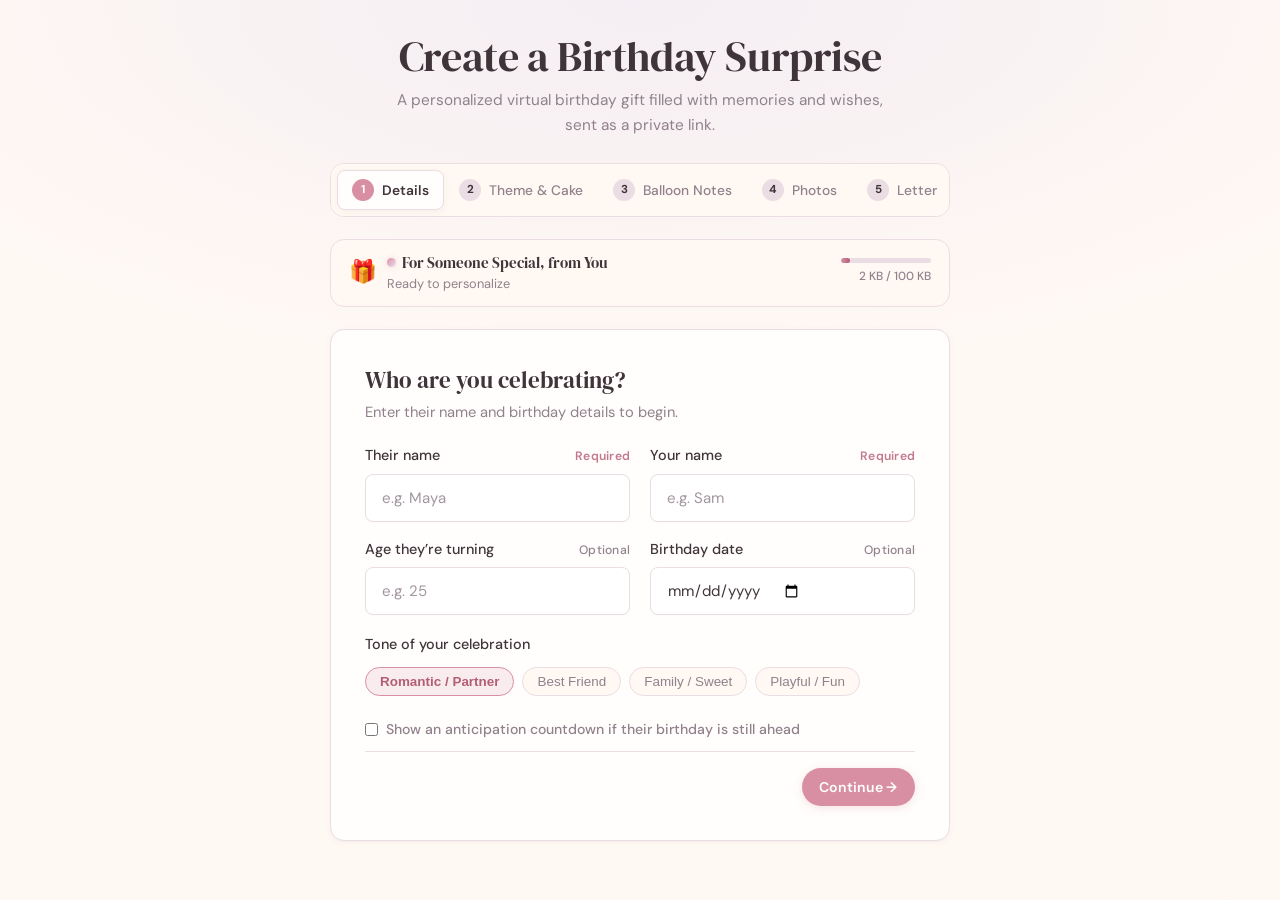
==== commit f0d4d2fa: "Implement soft romantic visual redesign and fix two-column form CSS layout" ====
--- a/index.html
+++ b/index.html
@@ -3,11 +3,11 @@
 <head>
 <meta charset="utf-8">
 <meta name="viewport" content="width=device-width, initial-scale=1, viewport-fit=cover">
-<meta name="theme-color" content="#0d0a14">
+<meta name="theme-color" content="#FFF9F4">
 <title>A Personalized Birthday Surprise</title>
 <link rel="preconnect" href="https://fonts.googleapis.com">
 <link rel="preconnect" href="https://fonts.gstatic.com" crossorigin>
-<link href="https://fonts.googleapis.com/css2?family=Playfair+Display:ital,wght@0,400;0,500;0,600;0,700;1,400;1,600&family=Plus+Jakarta+Sans:wght@400;500;600;700&display=swap" rel="stylesheet">
+<link href="https://fonts.googleapis.com/css2?family=DM+Sans:ital,opsz,wght@0,9..40,400..700;1,9..40,400..700&family=DM+Serif+Display:ital@0;1&family=Lora:ital,wght@0,400..600;1,400..600&display=swap" rel="stylesheet">
 <link rel="stylesheet" href="style.css">
 </head>
 <body data-theme="violet">
@@ -108,19 +108,19 @@
 
         <div class="form-grid">
           <div class="form-group">
-            <label for="f-to">Their name <small>Required</small></label>
-            <input id="f-to" maxlength="40" autocomplete="given-name" autocapitalize="words" spellcheck="false" placeholder="e.g. Maya" required aria-required="true">
+            <label for="f-to">Their name <small class="req">Required</small></label>
+            <input type="text" id="f-to" maxlength="40" autocomplete="given-name" autocapitalize="words" spellcheck="false" placeholder="e.g. Maya" required aria-required="true">
           </div>
           <div class="form-group">
-            <label for="f-from">Your name <small>Required</small></label>
-            <input id="f-from" maxlength="40" autocomplete="name" autocapitalize="words" spellcheck="false" placeholder="e.g. Sam" required aria-required="true">
+            <label for="f-from">Your name <small class="req">Required</small></label>
+            <input type="text" id="f-from" maxlength="40" autocomplete="name" autocapitalize="words" spellcheck="false" placeholder="e.g. Sam" required aria-required="true">
           </div>
           <div class="form-group">
-            <label for="f-age">Age they’re turning <small>Optional</small></label>
+            <label for="f-age">Age they’re turning <small class="opt">Optional</small></label>
             <input id="f-age" type="number" min="1" max="120" inputmode="numeric" placeholder="e.g. 25">
           </div>
           <div class="form-group">
-            <label for="f-date">Birthday date <small>Optional</small></label>
+            <label for="f-date">Birthday date <small class="opt">Optional</small></label>
             <input id="f-date" type="date">
           </div>
         </div>
@@ -154,32 +154,32 @@
           <label>Color Palette</label>
           <div class="theme-picker" id="themePicker">
             <div class="theme-card active" data-theme="violet">
-              <div class="theme-swatch" style="background: linear-gradient(135deg, #8b6cff, #ff7eb6);"></div>
-              <span class="theme-name">Burgundy</span>
+              <div class="theme-swatch" style="background: linear-gradient(135deg, #D98FA3, #EAE2F2);"></div>
+              <span class="theme-name">Dusty Rose</span>
             </div>
             <div class="theme-card" data-theme="rose">
-              <div class="theme-swatch" style="background: linear-gradient(135deg, #ff8fb1, #e8bf72);"></div>
-              <span class="theme-name">Rose Gold</span>
+              <div class="theme-swatch" style="background: linear-gradient(135deg, #E0859D, #F5D3C8);"></div>
+              <span class="theme-name">Blush Peach</span>
             </div>
             <div class="theme-card" data-theme="ocean">
-              <div class="theme-swatch" style="background: linear-gradient(135deg, #5aa7ff, #7ef0d4);"></div>
-              <span class="theme-name">Violet Dusk</span>
+              <div class="theme-swatch" style="background: linear-gradient(135deg, #9E8EC2, #DCD6EC);"></div>
+              <span class="theme-name">Soft Lavender</span>
             </div>
             <div class="theme-card" data-theme="amber">
-              <div class="theme-swatch" style="background: linear-gradient(135deg, #f7a044, #ff5b79);"></div>
-              <span class="theme-name">Golden</span>
+              <div class="theme-swatch" style="background: linear-gradient(135deg, #DCA357, #FCE6CA);"></div>
+              <span class="theme-name">Warm Honey</span>
             </div>
           </div>
           <select id="f-theme" hidden>
-            <option value="violet" selected>Burgundy night</option>
-            <option value="rose">Rose gold</option>
-            <option value="ocean">Violet dusk</option>
-            <option value="amber">Golden twilight</option>
+            <option value="violet" selected>Dusty rose</option>
+            <option value="rose">Blush peach</option>
+            <option value="ocean">Soft lavender</option>
+            <option value="amber">Warm honey</option>
           </select>
         </div>
 
         <div class="form-group">
-          <label for="f-music">Optional custom music <small>Device preview only (built-in music plays for recipient)</small></label>
+          <label for="f-music">Optional custom music <small class="opt">Device preview only (built-in music plays for recipient)</small></label>
           <input id="f-music" type="file" accept="audio/*">
         </div>
       </div>
@@ -192,7 +192,7 @@
         </div>
 
         <div class="form-group">
-          <label>Inspiration Prompts <small>Click to paste into next empty note</small></label>
+          <label>Inspiration Prompts <small class="opt">Click to paste into next empty note</small></label>
           <div class="chips-row" id="promptChips">
             <button type="button" class="chip prompt-chip" data-prompt="You make every room warmer just by being in it.">"You make every room warmer..."</button>
             <button type="button" class="chip prompt-chip" data-prompt="Still my absolute favourite person to laugh with.">"My favourite person to laugh with..."</button>
@@ -203,27 +203,27 @@
 
         <div class="form-group">
           <label for="f-note-1">Balloon Note 1</label>
-          <input id="f-note-1" class="balloon-note-input" maxlength="90" placeholder="e.g. You make every room warmer just by being in it.">
+          <input type="text" id="f-note-1" class="balloon-note-input" maxlength="90" placeholder="e.g. You make every room warmer just by being in it.">
         </div>
 
         <div class="form-group">
           <label for="f-note-2">Balloon Note 2</label>
-          <input id="f-note-2" class="balloon-note-input" maxlength="90" placeholder="e.g. Still my absolute favourite person to laugh with.">
+          <input type="text" id="f-note-2" class="balloon-note-input" maxlength="90" placeholder="e.g. Still my absolute favourite person to laugh with.">
         </div>
 
         <div class="form-group">
           <label for="f-note-3">Balloon Note 3</label>
-          <input id="f-note-3" class="balloon-note-input" maxlength="90" placeholder="e.g. Remember that unforgettable night under the stars?">
-        </div>
-
-        <div class="form-group">
-          <label for="f-note-4">Balloon Note 4 <small>Optional</small></label>
-          <input id="f-note-4" class="balloon-note-input" maxlength="90" placeholder="e.g. Thank you for always being my steady rock.">
-        </div>
-
-        <div class="form-group">
-          <label for="f-note-5">Balloon Note 5 <small>Optional</small></label>
-          <input id="f-note-5" class="balloon-note-input" maxlength="90" placeholder="e.g. Wishing you the most magical and joyful year yet!">
+          <input type="text" id="f-note-3" class="balloon-note-input" maxlength="90" placeholder="e.g. Remember that unforgettable night under the stars?">
+        </div>
+
+        <div class="form-group">
+          <label for="f-note-4">Balloon Note 4 <small class="opt">Optional</small></label>
+          <input type="text" id="f-note-4" class="balloon-note-input" maxlength="90" placeholder="e.g. Thank you for always being my steady rock.">
+        </div>
+
+        <div class="form-group">
+          <label for="f-note-5">Balloon Note 5 <small class="opt">Optional</small></label>
+          <input type="text" id="f-note-5" class="balloon-note-input" maxlength="90" placeholder="e.g. Wishing you the most magical and joyful year yet!">
         </div>
 
         <textarea id="f-notes" hidden></textarea>
@@ -254,7 +254,7 @@
 
         <div class="form-group">
           <label for="f-greeting">Opening Greeting</label>
-          <input id="f-greeting" maxlength="60" placeholder="Dear Maya," value="Dear Maya,">
+          <input type="text" id="f-greeting" maxlength="60" placeholder="Dear Maya," value="Dear Maya,">
         </div>
 
         <div class="form-group">
@@ -264,7 +264,7 @@
 
         <div class="form-group">
           <label for="f-signoff">Personal Sign-off</label>
-          <input id="f-signoff" maxlength="60" placeholder="With all my love," value="With all my love,">
+          <input type="text" id="f-signoff" maxlength="60" placeholder="With all my love," value="With all my love,">
         </div>
       </div>
 
--- a/style.css
+++ b/style.css
@@ -1,57 +1,82 @@
 :root {
-  --bg: #0c0914;
-  --bg-card: #151022;
-  --bg-card-border: rgba(255, 255, 255, 0.08);
-  --bg-input: #1a1329;
-  --bg-input-border: rgba(255, 255, 255, 0.12);
-  --ink: #f8f6fc;
-  --mut: #a69bb7;
-  --gold: #e8bf72;
-  --gold-hover: #f3cc83;
-  --gold-active: #dcae5b;
-  --gold-subtle: rgba(232, 191, 114, 0.12);
-  --gold-glow: rgba(232, 191, 114, 0.3);
-  --a1: #8b6cff;
-  --a2: #ff7eb6;
-  --serif: "Playfair Display", "Iowan Old Style", "Palatino Linotype", Georgia, serif;
-  --sans: "Plus Jakarta Sans", -apple-system, BlinkMacSystemFont, "Segoe UI", Roboto, "Helvetica Neue", Arial, sans-serif;
+  --bg: #FFF9F4;
+  --bg-card: #FFFEFC;
+  --bg-card-border: #EADDE3;
+  --bg-input: #FFFFFF;
+  --bg-input-border: #EADDE3;
+  --bg-input-hover: #D8C7D0;
+  --bg-input-focus: #FFFFFF;
+  --ink: #40343B;
+  --mut: #91818D;
+  --accent: #D98FA3;
+  --accent-hover: #CE7F94;
+  --accent-active: #BF6F85;
+  --accent-subtle: rgba(217, 143, 163, 0.14);
+  --accent-glow: rgba(217, 143, 163, 0.28);
+  --lavender: #EAE2F2;
+  --lavender-subtle: rgba(234, 226, 242, 0.6);
+  --gold: #D98FA3;
+  --gold-hover: #CE7F94;
+  --gold-active: #BF6F85;
+  --gold-subtle: rgba(217, 143, 163, 0.14);
+  --gold-glow: rgba(217, 143, 163, 0.28);
+  --a1: #D98FA3;
+  --a2: #EAE2F2;
+  --serif: "DM Serif Display", "Lora", Georgia, serif;
+  --sans: "DM Sans", -apple-system, BlinkMacSystemFont, "Segoe UI", Roboto, sans-serif;
   --radius-sm: 8px;
   --radius-md: 14px;
   --radius-lg: 20px;
   --radius-full: 9999px;
-  --shadow-sm: 0 2px 10px rgba(0, 0, 0, 0.3);
-  --shadow-md: 0 14px 36px rgba(0, 0, 0, 0.5);
+  --shadow-sm: 0 2px 8px rgba(64, 52, 59, 0.04), 0 1px 2px rgba(64, 52, 59, 0.03);
+  --shadow-md: 0 10px 30px rgba(64, 52, 59, 0.06), 0 2px 6px rgba(64, 52, 59, 0.03);
+  --shadow-lg: 0 20px 48px rgba(64, 52, 59, 0.09);
   --dur-fast: 150ms;
-  --dur-med: 280ms;
-  --dur-slow: 550ms;
+  --dur-med: 240ms;
+  --dur-slow: 450ms;
   --ease-spring: cubic-bezier(0.34, 1.56, 0.64, 1);
   --ease-smooth: cubic-bezier(0.16, 1, 0.3, 1);
   --ease-in-out: cubic-bezier(0.4, 0, 0.2, 1);
-  --transition: all 0.25s var(--ease-smooth);
+  --transition: all 0.2s var(--ease-smooth);
 }
 
 [data-theme="rose"] {
-  --bg: #120912;
-  --bg-card: #1b101c;
-  --bg-input: #231424;
-  --a1: #ff8fb1;
-  --a2: #e8bf72;
+  --bg: #FFF8F6;
+  --bg-card: #FFFEFD;
+  --bg-card-border: #F0D9DE;
+  --bg-input: #FFFFFF;
+  --a1: #E0859D;
+  --a2: #F5D3C8;
+  --accent: #E0859D;
+  --accent-hover: #D4748D;
+  --gold: #E0859D;
+  --gold-hover: #D4748D;
 }
 
 [data-theme="ocean"] {
-  --bg: #070c18;
-  --bg-card: #0d1526;
-  --bg-input: #131c33;
-  --a1: #5aa7ff;
-  --a2: #7ef0d4;
+  --bg: #F9F8FD;
+  --bg-card: #FFFEFF;
+  --bg-card-border: #E2DFEC;
+  --bg-input: #FFFFFF;
+  --a1: #9E8EC2;
+  --a2: #DCD6EC;
+  --accent: #9E8EC2;
+  --accent-hover: #8D7BB3;
+  --gold: #9E8EC2;
+  --gold-hover: #8D7BB3;
 }
 
 [data-theme="amber"] {
-  --bg: #110a05;
-  --bg-card: #1c120a;
-  --bg-input: #25170d;
-  --a1: #f7a044;
-  --a2: #ff5b79;
+  --bg: #FFF9F0;
+  --bg-card: #FFFDF8;
+  --bg-card-border: #EFE3D0;
+  --bg-input: #FFFFFF;
+  --a1: #DCA357;
+  --a2: #FCE6CA;
+  --accent: #DCA357;
+  --accent-hover: #CF9547;
+  --gold: #DCA357;
+  --gold-hover: #CF9547;
 }
 
 * {
@@ -66,10 +91,10 @@
 }
 
 html {
-  color-scheme: dark;
+  color-scheme: light;
   scroll-behavior: smooth;
   scrollbar-width: thin;
-  scrollbar-color: rgba(255, 255, 255, 0.16) transparent;
+  scrollbar-color: rgba(64, 52, 59, 0.16) transparent;
 }
 
 ::-webkit-scrollbar {
@@ -82,12 +107,12 @@
 }
 
 ::-webkit-scrollbar-thumb {
-  background: rgba(255, 255, 255, 0.16);
+  background: rgba(64, 52, 59, 0.16);
   border-radius: 999px;
 }
 
 ::-webkit-scrollbar-thumb:hover {
-  background: rgba(255, 255, 255, 0.28);
+  background: rgba(64, 52, 59, 0.28);
 }
 
 body {
@@ -104,7 +129,7 @@
 }
 
 :focus-visible {
-  outline: 2px solid var(--gold);
+  outline: 2px solid var(--accent);
   outline-offset: 2px;
 }
 
@@ -112,21 +137,21 @@
   outline: none;
 }
 
-/* Restrained, Minimal Background */
+/* Soft, Warm Birthday Background */
 .bg {
   position: fixed;
   inset: 0;
   z-index: -1;
   pointer-events: none;
-  background: radial-gradient(ellipse 90% 55% at 50% 0%, rgba(38, 22, 60, 0.35), transparent 75%), var(--bg);
-}
-
-/* Subtle drifting fireflies / stars */
+  background: radial-gradient(ellipse 90% 55% at 50% 0%, rgba(234, 226, 242, 0.5), transparent 75%), var(--bg);
+}
+
+/* Subtle drifting fireflies / stars in soft rose */
 .firefly {
   position: absolute;
   border-radius: 50%;
-  background: #fff6d9;
-  box-shadow: 0 0 6px var(--gold);
+  background: #FAD1DC;
+  box-shadow: 0 0 6px var(--accent);
   pointer-events: none;
   animation: floatFirefly linear infinite;
 }
@@ -144,15 +169,16 @@
   inset: 0 0 auto;
   z-index: 50;
   padding: calc(12px + env(safe-area-inset-top)) 20px 10px;
-  background: rgba(13, 10, 20, 0.92);
-  border-bottom: 1px solid rgba(255, 255, 255, 0.06);
+  background: rgba(255, 254, 252, 0.94);
+  border-bottom: 1px solid var(--bg-card-border);
   backdrop-filter: blur(8px);
   -webkit-backdrop-filter: blur(8px);
+  box-shadow: 0 2px 10px rgba(64, 52, 59, 0.03);
 }
 
 .prog {
-  height: 3px;
-  background: rgba(255, 255, 255, 0.08);
+  height: 4px;
+  background: #F0E6EC;
   border-radius: 999px;
   overflow: hidden;
   max-width: 720px;
@@ -163,7 +189,7 @@
   display: block;
   height: 100%;
   width: 0%;
-  background: var(--gold);
+  background: linear-gradient(90deg, var(--accent), #E0859D);
   border-radius: 999px;
   transition: width 0.4s ease;
 }
@@ -183,19 +209,19 @@
   margin-right: auto;
   letter-spacing: 0.04em;
   text-transform: uppercase;
-  font-weight: 500;
+  font-weight: 600;
   display: flex;
   align-items: center;
   gap: 6px;
 }
 
 .ctl button {
-  font: 500 0.82rem var(--sans);
+  font: 500 0.84rem var(--sans);
   color: var(--ink);
   min-height: 34px;
-  padding: 0 1em;
-  background: rgba(255, 255, 255, 0.05);
-  border: 1px solid rgba(255, 255, 255, 0.12);
+  padding: 0 1.1em;
+  background: #FFF9F4;
+  border: 1.5px solid var(--bg-card-border);
   border-radius: var(--radius-full);
   cursor: pointer;
   display: inline-flex;
@@ -205,8 +231,8 @@
 }
 
 .ctl button:hover {
-  background: rgba(255, 255, 255, 0.1);
-  border-color: rgba(255, 255, 255, 0.25);
+  background: #F8EDF2;
+  border-color: var(--accent);
   transform: translateY(-1px);
 }
 
@@ -225,7 +251,10 @@
 .audio-wave span {
   width: 2px;
   height: 4px;
-  background: var(--gold);
+  background: var(--accent);
+  border-radius: 1px;
+  animation: wavePulse 1s ease-in-out infinite alternate;
+}
   border-radius: 1px;
   animation: wavePulse 1s ease-in-out infinite alternate;
 }
@@ -314,8 +343,8 @@
   padding: 0 1.6em;
   border: 0;
   border-radius: var(--radius-full);
-  color: #160e03;
-  background: var(--gold);
+  color: #FFFFFF;
+  background: var(--accent);
   cursor: pointer;
   display: inline-flex;
   align-items: center;
@@ -327,35 +356,37 @@
               border-color var(--dur-med) ease;
   text-decoration: none;
   user-select: none;
+  box-shadow: 0 2px 8px rgba(217, 143, 163, 0.25);
 }
 
 .btn:hover {
-  background: var(--gold-hover);
+  background: var(--accent-hover);
   transform: translateY(-1.5px);
-  box-shadow: 0 6px 20px rgba(232, 191, 114, 0.25);
+  box-shadow: 0 6px 20px rgba(217, 143, 163, 0.35);
 }
 
 .btn:active {
   transform: translateY(1px) scale(0.98);
-  box-shadow: 0 2px 8px rgba(0, 0, 0, 0.4);
+  box-shadow: 0 2px 6px rgba(217, 143, 163, 0.2);
 }
 
 .btn.gold {
-  background: var(--gold);
-  color: #160e03;
+  background: var(--accent);
+  color: #FFFFFF;
 }
 
 .btn.ghost {
   background: transparent;
   color: var(--ink);
-  border: 1px solid rgba(255, 255, 255, 0.16);
+  border: 1.5px solid var(--bg-card-border);
+  box-shadow: none;
 }
 
 .btn.ghost:hover {
-  background: rgba(255, 255, 255, 0.08);
-  border-color: rgba(255, 255, 255, 0.32);
-  box-shadow: none;
-  transform: translateY(-1px);
+  background: #FFF8F3;
+  border-color: var(--accent);
+  color: var(--ink);
+  box-shadow: 0 2px 8px rgba(64, 52, 59, 0.04);
 }
 
 .btn.ghost:active {
@@ -364,8 +395,8 @@
 
 .btn.sm {
   min-height: 38px;
-  padding: 0 1.2em;
-  font-size: 0.86rem;
+  padding: 0 1.25em;
+  font-size: 0.88rem;
 }
 
 .btn.icon-only {
@@ -393,12 +424,12 @@
 }
 
 /* ==============================================================
-   CREATOR WORKSHOP (Clean, Guided Form)
+   CREATOR WORKSHOP (Soft, Warm Guided Form)
    ============================================================== */
 #s-build {
-  max-width: 640px;
+  max-width: 660px;
   padding-top: calc(32px + env(safe-area-inset-top));
-  gap: 20px;
+  gap: 22px;
 }
 
 .workshop-header {
@@ -407,14 +438,15 @@
 }
 
 .workshop-title {
-  font-size: clamp(1.9rem, 4.5vw, 2.5rem);
+  font-size: clamp(2rem, 4.5vw, 2.6rem);
+  color: var(--ink);
   margin-bottom: 6px;
 }
 
 .workshop-subtitle {
   color: var(--mut);
-  font-size: 0.95rem;
-  max-width: 500px;
+  font-size: 0.96rem;
+  max-width: 520px;
   margin: 0 auto;
 }
 
@@ -422,27 +454,27 @@
   display: flex;
   align-items: center;
   justify-content: space-between;
-  font-size: 0.8rem;
-  color: var(--gold);
-  padding: 6px 14px;
-  background: var(--gold-subtle);
-  border: 1px solid rgba(232, 191, 114, 0.2);
+  font-size: 0.82rem;
+  color: #B35E74;
+  padding: 8px 16px;
+  background: rgba(217, 143, 163, 0.1);
+  border: 1.5px solid var(--bg-card-border);
   border-radius: var(--radius-sm);
-  margin-top: 10px;
+  margin-top: 12px;
 }
 
 .draft-reset-btn {
   background: none;
   border: 0;
   color: var(--mut);
-  font-size: 0.78rem;
+  font-size: 0.8rem;
   cursor: pointer;
   text-decoration: underline;
   transition: color var(--dur-fast) ease;
 }
 
 .draft-reset-btn:hover {
-  color: #ff8fa3;
+  color: #C24B68;
 }
 
 /* Step Bar */
@@ -451,8 +483,8 @@
   align-items: center;
   justify-content: space-between;
   width: 100%;
-  background: #140f20;
-  border: 1px solid rgba(255, 255, 255, 0.08);
+  background: #FFF8F3;
+  border: 1.5px solid var(--bg-card-border);
   border-radius: var(--radius-md);
   padding: 6px;
   overflow-x: auto;
@@ -462,10 +494,10 @@
 
 .step-tab {
   background: transparent;
-  border: 0;
+  border: 1px solid transparent;
   color: var(--mut);
-  font: 500 0.84rem var(--sans);
-  padding: 8px 12px;
+  font: 500 0.86rem var(--sans);
+  padding: 8px 14px;
   border-radius: var(--radius-sm);
   cursor: pointer;
   display: flex;
@@ -479,47 +511,49 @@
   width: 22px;
   height: 22px;
   border-radius: 50%;
-  background: rgba(255, 255, 255, 0.08);
+  background: #EADDE3;
   display: inline-flex;
   align-items: center;
   justify-content: center;
   font-size: 0.72rem;
-  font-weight: 600;
+  font-weight: 700;
   color: var(--ink);
   transition: var(--transition);
 }
 
 .step-tab:hover {
   color: var(--ink);
-  background: rgba(255, 255, 255, 0.04);
+  background: rgba(217, 143, 163, 0.08);
 }
 
 .step-tab.active {
-  background: rgba(255, 255, 255, 0.08);
+  background: #FFFEFC;
   color: var(--ink);
   font-weight: 600;
+  border-color: var(--bg-card-border);
+  box-shadow: 0 2px 8px rgba(64, 52, 59, 0.05);
 }
 
 .step-tab.active .step-num {
-  background: var(--gold);
-  color: #140e03;
+  background: var(--accent);
+  color: #FFFFFF;
 }
 
 .step-tab.done .step-num {
-  background: rgba(232, 191, 114, 0.28);
-  color: var(--gold);
+  background: rgba(217, 143, 163, 0.2);
+  color: var(--accent);
 }
 
 /* Minimal Live Preview Bar */
 .live-preview-drawer {
-  background: #140f20;
-  border: 1px solid rgba(255, 255, 255, 0.08);
+  background: #FFF8F3;
+  border: 1.5px solid var(--bg-card-border);
   border-radius: var(--radius-md);
-  padding: 12px 16px;
+  padding: 12px 18px;
   display: flex;
   align-items: center;
   justify-content: space-between;
-  gap: 12px;
+  gap: 14px;
 }
 
 .live-preview-box {
@@ -548,18 +582,18 @@
   border-radius: 50%;
   background: linear-gradient(135deg, var(--a1), var(--a2));
   display: inline-block;
-  box-shadow: 0 0 6px var(--gold-glow);
+  box-shadow: 0 0 6px var(--accent-glow);
   flex-shrink: 0;
   transition: background 0.3s ease;
 }
 
 .mini-box-for {
-  font: 500 0.94rem var(--serif);
+  font: 500 0.96rem var(--serif);
   color: var(--ink);
 }
 
 .mini-box-stats {
-  font-size: 0.78rem;
+  font-size: 0.8rem;
   color: var(--mut);
 }
 
@@ -572,8 +606,8 @@
 
 .link-meter-bar {
   width: 90px;
-  height: 4px;
-  background: rgba(255, 255, 255, 0.08);
+  height: 5px;
+  background: #EADDE3;
   border-radius: 999px;
   overflow: hidden;
 }
@@ -581,22 +615,23 @@
 .link-meter-fill {
   height: 100%;
   width: 15%;
-  background: linear-gradient(90deg, var(--gold), #ff8fb1);
+  background: linear-gradient(90deg, var(--accent), #B35E74);
   border-radius: 999px;
   transition: width 0.3s ease;
 }
 
 .link-meter-text {
-  font-size: 0.72rem;
+  font-size: 0.74rem;
   color: var(--mut);
+  font-weight: 500;
 }
 
 /* Workshop Form Card */
 .workshop-card {
   width: 100%;
-  padding: clamp(20px, 4vw, 32px);
+  padding: clamp(22px, 4vw, 34px);
   background: var(--bg-card);
-  border: 1px solid var(--bg-card-border);
+  border: 1.5px solid var(--bg-card-border);
   border-radius: var(--radius-md);
   box-shadow: var(--shadow-sm);
 }
@@ -640,86 +675,115 @@
 }
 
 .pane-intro h2 {
-  font: 500 1.35rem var(--serif);
+  font: 500 1.45rem var(--serif);
   color: var(--ink);
 }
 
 .pane-intro p {
   color: var(--mut);
-  font-size: 0.9rem;
-  margin-top: 3px;
-}
-
-/* Form Fields */
+  font-size: 0.92rem;
+  margin-top: 4px;
+}
+
+/* Form Fields — Intentional Two-Column Layout */
 .form-grid {
   display: grid;
-  gap: 14px;
-  grid-template-columns: repeat(auto-fit, minmax(240px, 1fr));
+  grid-template-columns: 1fr 1fr;
+  gap: 16px 20px;
+  width: 100%;
+}
+
+@media (max-width: 600px) {
+  .form-grid {
+    grid-template-columns: 1fr;
+    gap: 14px;
+  }
 }
 
 .form-group {
   display: flex;
   flex-direction: column;
   gap: 6px;
+  width: 100%;
 }
 
 label {
   display: flex;
   justify-content: space-between;
-  align-items: baseline;
+  align-items: center;
   font-weight: 500;
-  font-size: 0.88rem;
+  font-size: 0.9rem;
   color: var(--ink);
 }
 
 label small {
   color: var(--mut);
-  font-weight: 400;
-  font-size: 0.78rem;
+  font-weight: 500;
+  font-size: 0.76rem;
+  letter-spacing: 0.02em;
+}
+
+label small.req {
+  color: #C2788D;
+  font-weight: 600;
+}
+
+label small.opt {
+  color: var(--mut);
 }
 
 input[type="text"],
 input[type="number"],
 input[type="date"],
+input:not([type]),
 select,
 textarea {
   font: inherit;
-  font-size: 0.92rem;
+  font-size: 0.94rem;
   color: var(--ink);
   width: 100%;
-  min-height: 44px;
+  height: 48px;
+  min-height: 48px;
   background: var(--bg-input);
-  border: 1px solid var(--bg-input-border);
+  border: 1.5px solid var(--bg-input-border);
   border-radius: var(--radius-sm);
-  padding: 0.7em 0.85em;
+  padding: 0 16px;
   transition: border-color var(--dur-fast) ease,
               background-color var(--dur-fast) ease,
               box-shadow var(--dur-fast) ease;
+  outline: none;
+  box-shadow: 0 1px 2px rgba(64, 52, 59, 0.02);
+}
+
+input[type="date"] {
+  display: flex;
+  align-items: center;
+  color: var(--ink);
 }
 
 input::placeholder,
 textarea::placeholder {
-  color: rgba(166, 155, 183, 0.45);
+  color: #A396A0;
+  opacity: 1;
 }
 
 input:hover,
 select:hover,
 textarea:hover {
-  border-color: rgba(255, 255, 255, 0.22);
+  border-color: #D3C3CB;
 }
 
 input:focus,
 select:focus,
 textarea:focus {
-  border-color: var(--gold);
-  background: #201732;
-  box-shadow: 0 0 0 3px rgba(232, 191, 114, 0.16);
-  outline: none;
+  border-color: var(--accent);
+  background: #FFFFFF;
+  box-shadow: 0 0 0 3.5px var(--accent-subtle);
 }
 
 input.invalid {
-  border-color: #ff6b8b !important;
-  box-shadow: 0 0 0 3px rgba(255, 107, 139, 0.2) !important;
+  border-color: #E05275 !important;
+  box-shadow: 0 0 0 3.5px rgba(224, 82, 117, 0.18) !important;
   animation: shakeInput 0.35s ease;
 }
 
@@ -734,105 +798,111 @@
 }
 
 @keyframes fieldFlash {
-  0% { border-color: var(--gold); box-shadow: 0 0 0 3px rgba(232, 191, 114, 0.35); }
+  0% { border-color: var(--accent); box-shadow: 0 0 0 4px var(--accent-subtle); }
   100% { border-color: var(--bg-input-border); box-shadow: none; }
 }
 
 textarea {
+  height: auto;
+  min-height: 110px;
+  padding: 14px 16px;
+  line-height: 1.6;
   resize: vertical;
-  min-height: 100px;
-  line-height: 1.6;
 }
 
 /* Tone & Prompt Chips */
 .chips-row {
   display: flex;
   flex-wrap: wrap;
-  gap: 6px;
-  margin-top: 2px;
+  gap: 8px;
+  margin-top: 4px;
 }
 
 .chip {
-  background: rgba(255, 255, 255, 0.04);
-  border: 1px solid rgba(255, 255, 255, 0.1);
+  background: #FFF8F3;
+  border: 1.5px solid var(--bg-card-border);
   color: var(--mut);
   border-radius: var(--radius-full);
-  padding: 5px 12px;
-  font-size: 0.82rem;
+  padding: 6px 14px;
+  font-size: 0.84rem;
+  font-weight: 500;
   cursor: pointer;
   transition: var(--transition);
 }
 
 .chip:hover {
-  background: rgba(255, 255, 255, 0.08);
+  background: #F8EDF2;
   color: var(--ink);
-  border-color: rgba(255, 255, 255, 0.2);
+  border-color: var(--accent);
 }
 
 .chip.active {
-  background: var(--gold-subtle);
-  border-color: var(--gold);
-  color: var(--gold);
-  font-weight: 500;
+  background: rgba(217, 143, 163, 0.16);
+  border-color: var(--accent);
+  color: #B35E74;
+  font-weight: 600;
 }
 
 /* Theme Swatches */
 .theme-picker {
   display: grid;
   grid-template-columns: repeat(4, 1fr);
-  gap: 10px;
+  gap: 12px;
 }
 
 .theme-card {
-  border: 1px solid rgba(255, 255, 255, 0.1);
+  border: 1.5px solid var(--bg-card-border);
   border-radius: var(--radius-sm);
-  padding: 10px 8px;
-  background: var(--bg-input);
+  padding: 12px 10px;
+  background: #FFFFFF;
   cursor: pointer;
   text-align: center;
   transition: var(--transition);
   display: flex;
   flex-direction: column;
   align-items: center;
-  gap: 6px;
+  gap: 8px;
 }
 
 .theme-card:hover {
-  border-color: rgba(255, 255, 255, 0.28);
+  border-color: var(--accent);
   transform: translateY(-2px);
+  box-shadow: 0 4px 12px rgba(64, 52, 59, 0.05);
 }
 
 .theme-card.active {
-  border-color: var(--gold);
-  background: var(--gold-subtle);
-  box-shadow: 0 0 0 2px var(--gold);
+  border-color: var(--accent);
+  background: rgba(217, 143, 163, 0.08);
+  box-shadow: 0 0 0 2px var(--accent);
 }
 
 .theme-swatch {
-  width: 28px;
-  height: 28px;
+  width: 30px;
+  height: 30px;
   border-radius: 50%;
+  box-shadow: 0 2px 6px rgba(64, 52, 59, 0.1);
 }
 
 .theme-name {
-  font-size: 0.78rem;
-  font-weight: 500;
+  font-size: 0.82rem;
+  font-weight: 600;
   color: var(--ink);
 }
 
 /* Dropzone & Photo List */
 .upload-dropzone {
-  border: 1px dashed rgba(255, 255, 255, 0.2);
+  border: 1.5px dashed var(--bg-card-border);
   border-radius: var(--radius-sm);
-  padding: 22px 14px;
+  padding: 26px 16px;
   text-align: center;
   cursor: pointer;
   transition: var(--transition);
-  background: var(--bg-input);
+  background: #FFF8F3;
 }
 
 .upload-dropzone:hover {
-  border-color: var(--gold);
+  border-color: var(--accent);
+  background: #FFF4F7;
 }
 
 .upload-dropzone input {
@@ -848,19 +918,20 @@
 .photo-card-item {
   display: flex;
   align-items: center;
-  gap: 10px;
-  padding: 8px 10px;
-  background: var(--bg-input);
-  border: 1px solid var(--bg-input-border);
+  gap: 12px;
+  padding: 10px 12px;
+  background: #FFF8F3;
+  border: 1.5px solid var(--bg-card-border);
   border-radius: var(--radius-sm);
 }
 
 .photo-thumb {
-  width: 48px;
-  height: 48px;
-  border-radius: 4px;
+  width: 50px;
+  height: 50px;
+  border-radius: 6px;
   object-fit: cover;
   flex: none;
+  box-shadow: 0 2px 6px rgba(64, 52, 59, 0.08);
 }
 
 .photo-caption-input {
@@ -878,16 +949,17 @@
   display: flex;
   align-items: center;
   justify-content: space-between;
-  margin-top: 8px;
-  padding-top: 14px;
-  border-top: 1px solid rgba(255, 255, 255, 0.08);
+  margin-top: 10px;
+  padding-top: 16px;
+  border-top: 1.5px solid var(--bg-card-border);
   flex-wrap: wrap;
   gap: 10px;
 }
 
 .validation-error {
-  color: #ff8fa3;
-  font-size: 0.85rem;
+  color: #C24B68;
+  font-size: 0.88rem;
+  font-weight: 500;
 }
 
 /* ==============================================================
@@ -917,9 +989,9 @@
   position: absolute;
   inset: 0;
   border-radius: var(--radius-md);
-  background: #33152a;
-  border: 1px solid rgba(232, 191, 114, 0.35);
-  box-shadow: 0 20px 40px rgba(0, 0, 0, 0.6);
+  background: linear-gradient(145deg, #F5D3DE, #E8A7B8);
+  border: 2px solid #D98FA3;
+  box-shadow: 0 16px 36px rgba(64, 52, 59, 0.12);
   overflow: hidden;
   transition: transform 0.6s ease, opacity 0.6s ease;
 }
@@ -931,7 +1003,8 @@
   left: 50%;
   width: 36px;
   transform: translateX(-50%);
-  background: var(--gold);
+  background: #FFFDF8;
+  box-shadow: 0 2px 6px rgba(64, 52, 59, 0.08);
   transition: transform 0.5s ease, opacity 0.5s ease;
 }
 
@@ -942,7 +1015,8 @@
   top: 50%;
   height: 36px;
   transform: translateY(-50%);
-  background: var(--gold);
+  background: #FFFDF8;
+  box-shadow: 0 2px 6px rgba(64, 52, 59, 0.08);
   transition: transform 0.5s ease, opacity 0.5s ease;
 }
 
@@ -966,14 +1040,14 @@
   position: absolute;
   right: -8px;
   bottom: 8px;
-  background: #faf4e6;
-  color: #211304;
+  background: #FFFEFC;
+  color: #40343B;
   padding: 6px 12px;
   border-radius: 4px;
-  font: italic 0.9rem/1.3 var(--serif);
-  box-shadow: 0 6px 16px rgba(0, 0, 0, 0.4);
+  font: italic 0.92rem/1.3 var(--serif);
+  box-shadow: 0 6px 16px rgba(64, 52, 59, 0.12);
   transform: rotate(5deg);
-  border: 1px dashed rgba(185, 138, 46, 0.4);
+  border: 1px dashed #D98FA3;
   z-index: 6;
   max-width: 150px;
   text-align: left;
@@ -985,18 +1059,18 @@
   font-size: 0.72rem;
   letter-spacing: 0.04em;
   text-transform: uppercase;
-  color: #7a1b3a;
+  color: #B35E74;
 }
 
 .gift-invitation-hint {
-  font-size: 0.9rem;
-  color: var(--gold);
-  letter-spacing: 0.04em;
+  font-size: 0.94rem;
+  color: #B35E74;
+  letter-spacing: 0.02em;
   animation: pulseHint 2s ease-in-out infinite alternate;
 }
 
 @keyframes pulseHint {
-  from { opacity: 0.7; transform: translateY(0); }
+  from { opacity: 0.75; transform: translateY(0); }
   to { opacity: 1; transform: translateY(-2px); }
 }
 
@@ -1024,7 +1098,7 @@
 
 @keyframes cubeOpen {
   0% { transform: scale(1); }
-  40% { transform: scale(1.06); filter: brightness(1.2); }
+  40% { transform: scale(1.06); filter: brightness(1.1); }
   100% { transform: scale(1.4); opacity: 0; }
 }
 
@@ -1038,34 +1112,35 @@
 .countdown-box {
   display: grid;
   grid-template-columns: repeat(4, 1fr);
-  gap: 10px;
+  gap: 12px;
   width: 100%;
-  max-width: 440px;
+  max-width: 460px;
 }
 
 .countdown-item {
-  background: var(--bg-card);
-  border: 1px solid var(--bg-card-border);
+  background: #FFFEFC;
+  border: 1.5px solid var(--bg-card-border);
   border-radius: var(--radius-sm);
-  padding: 14px 6px;
+  padding: 16px 8px;
   display: flex;
   flex-direction: column;
   align-items: center;
+  box-shadow: 0 2px 8px rgba(64, 52, 59, 0.04);
   transition: var(--transition);
 }
 
 .countdown-value {
-  font: 600 clamp(1.6rem, 4.5vw, 2.4rem) var(--serif);
-  color: var(--gold);
+  font: 600 clamp(1.8rem, 4.5vw, 2.5rem) var(--serif);
+  color: var(--accent);
   line-height: 1.1;
 }
 
 .countdown-label {
-  font-size: 0.72rem;
+  font-size: 0.74rem;
   color: var(--mut);
   text-transform: uppercase;
   letter-spacing: 0.06em;
-  margin-top: 3px;
+  margin-top: 4px;
 }
 
 /* ==============================================================
@@ -1082,8 +1157,8 @@
   position: relative;
   overflow: hidden;
   border-radius: var(--radius-md);
-  border: 1px solid rgba(255, 255, 255, 0.1);
-  background: #09060f;
+  border: 1.5px solid var(--bg-card-border);
+  background: #2D2028;
   box-shadow: var(--shadow-md);
 }
 
@@ -1096,7 +1171,7 @@
 .video-overlay-poster {
   position: absolute;
   inset: 0;
-  background: rgba(13, 10, 20, 0.9);
+  background: rgba(45, 32, 40, 0.92);
   display: flex;
   flex-direction: column;
   align-items: center;
@@ -1117,24 +1192,24 @@
   width: 64px;
   height: 64px;
   border-radius: 50%;
-  background: var(--gold);
-  color: #140e03;
+  background: var(--accent);
+  color: #FFFFFF;
   border: 0;
   cursor: pointer;
   display: grid;
   place-items: center;
   transition: var(--transition);
-  box-shadow: 0 4px 18px var(--gold-glow);
+  box-shadow: 0 4px 18px var(--accent-glow);
 }
 
 .video-big-play:hover {
   transform: scale(1.08);
-  background: var(--gold-hover);
+  background: var(--accent-hover);
 }
 
 .video-poster-title {
   font: 500 1.15rem var(--serif);
-  color: var(--ink);
+  color: #FFF9F4;
 }
 
 .video-controls-bar {
@@ -1142,8 +1217,9 @@
   bottom: 0;
   left: 0;
   right: 0;
-  padding: 8px 12px;
-  background: rgba(13, 10, 20, 0.92);
+  padding: 8px 14px;
+  background: rgba(45, 32, 40, 0.94);
+  color: #FFF9F4;
   display: flex;
   align-items: center;
   gap: 8px;
@@ -1160,7 +1236,7 @@
 .video-ctl-btn {
   background: transparent;
   border: 0;
-  color: var(--ink);
+  color: #FFF9F4;
   cursor: pointer;
   width: 30px;
   height: 30px;
@@ -1171,7 +1247,7 @@
 }
 
 .video-ctl-btn:hover {
-  color: var(--gold);
+  color: var(--accent);
 }
 
 .video-timeline-wrap {
@@ -1184,7 +1260,7 @@
   width: 100%;
   height: 4px;
   -webkit-appearance: none;
-  background: rgba(255, 255, 255, 0.15);
+  background: rgba(255, 255, 255, 0.2);
   border-radius: 999px;
   outline: none;
   cursor: pointer;
@@ -1195,13 +1271,13 @@
   width: 12px;
   height: 12px;
   border-radius: 50%;
-  background: var(--gold);
+  background: var(--accent);
   cursor: pointer;
 }
 
 .video-time-display {
   font-size: 0.75rem;
-  color: var(--mut);
+  color: rgba(255, 255, 255, 0.75);
   white-space: nowrap;
 }
 
@@ -1215,7 +1291,7 @@
   width: 50px;
   height: 3px;
   -webkit-appearance: none;
-  background: rgba(255, 255, 255, 0.15);
+  background: rgba(255, 255, 255, 0.2);
   border-radius: 999px;
   outline: none;
   cursor: pointer;
@@ -1226,7 +1302,7 @@
   width: 8px;
   height: 8px;
   border-radius: 50%;
-  background: var(--gold);
+  background: var(--accent);
 }
 
 /* ==============================================================
@@ -1240,7 +1316,7 @@
   width: min(80vw, 320px);
   height: auto;
   overflow: visible;
-  filter: drop-shadow(0 16px 24px rgba(0, 0, 0, 0.5));
+  filter: drop-shadow(0 12px 24px rgba(64, 52, 59, 0.1));
 }
 
 .candle {
@@ -1285,7 +1361,7 @@
 }
 
 @keyframes puffDissipate {
-  0% { opacity: 0.7; transform: translateY(0) scale(1); }
+  0% { opacity: 0.6; transform: translateY(0) scale(1); }
   100% { opacity: 0; transform: translateY(-26px) scale(2.2); }
 }
 
@@ -1354,10 +1430,10 @@
   height: 90px;
   border: 0;
   border-radius: 50% 50% 48% 48% / 45% 45% 55% 55%;
-  background: radial-gradient(circle at 35% 26%, rgba(255, 255, 255, 0.75), transparent 42%),
-              hsl(var(--h) 75% 62%);
-  box-shadow: inset -6px -8px 14px rgba(0, 0, 0, 0.2),
-              0 10px 20px -8px hsl(var(--h) 75% 50% / 0.5);
+  background: radial-gradient(circle at 35% 26%, rgba(255, 255, 255, 0.85), transparent 42%),
+              hsl(var(--h) 65% 65%);
+  box-shadow: inset -6px -8px 14px rgba(0, 0, 0, 0.08),
+              0 10px 20px -8px hsl(var(--h) 65% 55% / 0.4);
   cursor: pointer;
   animation: bob 5s ease-in-out var(--d) infinite;
   transition: opacity 0.3s ease, transform 0.3s var(--ease-spring);
@@ -1370,7 +1446,7 @@
   top: 98%;
   width: 1px;
   height: 60px;
-  background: rgba(255, 255, 255, 0.3);
+  background: rgba(64, 52, 59, 0.2);
 }
 
 .bl:hover {
@@ -1399,9 +1475,11 @@
   place-items: center;
   position: relative;
   z-index: 4;
-  background: var(--bg-card);
-  border: 1px solid var(--bg-card-border);
+  background: #FFFEFC;
+  border: 1.5px solid var(--bg-card-border);
   border-radius: var(--radius-md);
+  color: var(--ink);
+  box-shadow: 0 4px 16px rgba(64, 52, 59, 0.05);
   transition: var(--transition);
 }
 
@@ -1427,25 +1505,26 @@
 }
 
 .discovered-pill {
-  font-size: 0.8rem;
-  padding: 4px 12px;
+  font-size: 0.82rem;
+  padding: 5px 14px;
   border-radius: var(--radius-full);
-  background: rgba(255, 255, 255, 0.05);
-  border: 1px solid rgba(255, 255, 255, 0.12);
+  background: #FFF8F3;
+  border: 1px solid var(--bg-card-border);
   color: var(--mut);
   cursor: pointer;
   transition: var(--transition);
 }
 
 .discovered-pill:hover {
-  border-color: var(--gold);
-  color: var(--gold);
+  border-color: var(--accent);
+  color: var(--accent);
 }
 
 .discovered-pill.cur {
-  background: var(--gold-subtle);
-  border-color: var(--gold);
-  color: var(--gold);
+  background: rgba(217, 143, 163, 0.16);
+  border-color: var(--accent);
+  color: #B35E74;
+  font-weight: 600;
 }
 
 /* ==============================================================
@@ -1463,8 +1542,9 @@
   scroll-snap-type: x mandatory;
   scrollbar-width: none;
   border-radius: var(--radius-md);
-  border: 1px solid var(--bg-card-border);
-  background: var(--bg-card);
+  border: 1.5px solid var(--bg-card-border);
+  background: #FFFEFC;
+  box-shadow: 0 4px 16px rgba(64, 52, 59, 0.05);
 }
 
 .slides::-webkit-scrollbar {
@@ -1496,9 +1576,9 @@
   position: absolute;
   inset: auto 0 0;
   padding: 2.4em 1.2em 1em;
-  background: linear-gradient(transparent, rgba(13, 10, 20, 0.95) 70%);
+  background: linear-gradient(transparent, rgba(40, 32, 38, 0.85) 70%);
   font: italic 1.1rem/1.4 var(--serif);
-  color: #fff;
+  color: #FFF9F4;
   text-align: center;
 }
 
@@ -1510,12 +1590,13 @@
   position: absolute;
   top: 12px;
   right: 12px;
-  background: rgba(13, 10, 20, 0.7);
-  color: var(--gold);
-  border: 1px solid rgba(255, 255, 255, 0.12);
+  background: rgba(255, 254, 252, 0.88);
+  color: #B35E74;
+  border: 1px solid var(--bg-card-border);
   padding: 4px 10px;
   border-radius: var(--radius-full);
   font-size: 0.75rem;
+  font-weight: 500;
   pointer-events: none;
 }
 
@@ -1526,7 +1607,7 @@
   position: fixed;
   inset: 0;
   z-index: 200;
-  background: rgba(7, 5, 12, 0.92);
+  background: rgba(40, 32, 38, 0.94);
   backdrop-filter: blur(10px);
   -webkit-backdrop-filter: blur(10px);
   display: flex;
@@ -1580,14 +1661,14 @@
   max-height: min(74dvh, 720px);
   object-fit: contain;
   border-radius: var(--radius-sm);
-  box-shadow: 0 20px 50px rgba(0, 0, 0, 0.7);
+  box-shadow: 0 20px 50px rgba(0, 0, 0, 0.5);
   transition: transform 0.2s ease-out;
   user-select: none;
 }
 
 .photo-viewer__figure figcaption {
   font: italic 1.15rem/1.5 var(--serif);
-  color: var(--ink);
+  color: #FFF9F4;
   margin-top: 12px;
   text-align: center;
   max-width: 540px;
@@ -1600,9 +1681,9 @@
   width: 40px;
   height: 40px;
   border-radius: 50%;
-  background: rgba(255, 255, 255, 0.08);
-  border: 1px solid rgba(255, 255, 255, 0.15);
-  color: var(--ink);
+  background: rgba(255, 255, 255, 0.12);
+  border: 1px solid rgba(255, 255, 255, 0.2);
+  color: #FFF9F4;
   cursor: pointer;
   display: grid;
   place-items: center;
@@ -1612,7 +1693,7 @@
 }
 
 .photo-viewer__close:hover {
-  background: rgba(255, 255, 255, 0.16);
+  background: rgba(255, 255, 255, 0.22);
   transform: scale(1.05);
 }
 
@@ -1623,9 +1704,9 @@
   width: 46px;
   height: 46px;
   border-radius: 50%;
-  background: rgba(21, 16, 32, 0.85);
-  border: 1px solid rgba(255, 255, 255, 0.15);
-  color: var(--ink);
+  background: rgba(55, 42, 52, 0.85);
+  border: 1px solid rgba(255, 255, 255, 0.2);
+  color: #FFF9F4;
   cursor: pointer;
   display: grid;
   place-items: center;
@@ -1635,8 +1716,8 @@
 }
 
 .photo-viewer__nav:hover {
-  border-color: var(--gold);
-  color: var(--gold);
+  border-color: var(--accent);
+  color: var(--accent);
 }
 
 .photo-viewer__nav--prev {
@@ -1652,8 +1733,8 @@
   bottom: max(16px, env(safe-area-inset-bottom, 0px) + 12px);
   left: 50%;
   transform: translateX(-50%);
-  background: rgba(21, 16, 32, 0.85);
-  border: 1px solid rgba(255, 255, 255, 0.15);
+  background: rgba(55, 42, 52, 0.85);
+  border: 1px solid rgba(255, 255, 255, 0.2);
   border-radius: var(--radius-full);
   padding: 4px 8px;
   display: flex;
@@ -1665,7 +1746,7 @@
 .photo-viewer__zoom-btn {
   background: transparent;
   border: 0;
-  color: var(--ink);
+  color: #FFF9F4;
   width: 30px;
   height: 30px;
   border-radius: 50%;
@@ -1677,7 +1758,7 @@
 }
 
 .photo-viewer__zoom-btn:hover {
-  color: var(--gold);
+  color: var(--accent);
 }
 
 .photo-viewer__hint {
@@ -1686,9 +1767,9 @@
   left: 50%;
   transform: translateX(-50%);
   font-size: 0.76rem;
-  color: var(--mut);
-  background: rgba(13, 10, 20, 0.7);
-  border: 1px solid rgba(255, 255, 255, 0.08);
+  color: #F5D3DE;
+  background: rgba(40, 32, 38, 0.7);
+  border: 1px solid rgba(255, 255, 255, 0.1);
   padding: 4px 12px;
   border-radius: var(--radius-full);
   pointer-events: none;
@@ -1712,9 +1793,10 @@
   position: relative;
   width: min(80vw, 300px);
   aspect-ratio: 3 / 2;
-  background: #25183a;
+  background: #F4E4EB;
+  border: 1.5px solid #EADDE3;
   border-radius: 8px;
-  box-shadow: 0 20px 40px rgba(0, 0, 0, 0.5);
+  box-shadow: 0 16px 36px rgba(64, 52, 59, 0.1);
   perspective: 700px;
   cursor: pointer;
   transition: transform 0.3s ease;
@@ -1728,7 +1810,7 @@
   position: absolute;
   inset: 0 0 auto;
   height: 56%;
-  background: #342250;
+  background: #E8CCD8;
   clip-path: polygon(0 0, 100% 0, 50% 100%);
   transform-origin: top;
   transition: transform 0.65s cubic-bezier(0.16, 1, 0.3, 1);
@@ -1747,9 +1829,9 @@
   height: 38px;
   margin: -19px;
   border-radius: 50%;
-  background: var(--gold);
-  color: #2b1704;
-  box-shadow: 0 2px 8px rgba(0, 0, 0, 0.3);
+  background: #B3405E;
+  color: #FFF9F4;
+  box-shadow: 0 3px 10px rgba(179, 64, 94, 0.35);
   transition: opacity 0.3s ease, transform 0.3s ease;
   z-index: 4;
   display: grid;
@@ -1765,12 +1847,13 @@
 .sheet {
   width: 100%;
   max-width: 520px;
-  padding: 2em 1.6em;
+  padding: 2.2em 1.8em;
   text-align: left;
-  background: #faf4e6;
-  color: #1f142c;
+  background: #FFFEFC;
+  color: #40343B;
+  border: 1.5px solid #EADDE3;
   border-radius: var(--radius-sm);
-  box-shadow: 0 20px 50px rgba(0, 0, 0, 0.6);
+  box-shadow: 0 16px 40px rgba(64, 52, 59, 0.08);
   font: italic 1.18rem/1.75 var(--serif);
   white-space: pre-wrap;
   position: relative;
@@ -1785,7 +1868,7 @@
 .sheet.typing #letterText::after {
   content: "|";
   animation: blink 0.9s steps(2) infinite;
-  color: var(--a1);
+  color: var(--accent);
 }
 
 @keyframes blink {
@@ -1796,7 +1879,7 @@
   margin-top: 1.2em;
   text-align: right;
   font-weight: 600;
-  color: #521935;
+  color: #8E4A60;
 }
 
 .vh {
@@ -1816,12 +1899,12 @@
 
 .finale-badge {
   display: inline-block;
-  padding: 4px 14px;
+  padding: 5px 16px;
   border-radius: var(--radius-full);
-  background: var(--gold-subtle);
-  border: 1px solid var(--gold);
-  color: var(--gold);
-  font: 500 0.8rem var(--sans);
+  background: rgba(217, 143, 163, 0.15);
+  border: 1px solid var(--accent);
+  color: #B35E74;
+  font: 600 0.8rem var(--sans);
   letter-spacing: 0.06em;
   text-transform: uppercase;
 }
@@ -1830,9 +1913,9 @@
 .modal-overlay {
   position: fixed;
   inset: 0;
-  background: rgba(7, 5, 12, 0.85);
-  backdrop-filter: blur(8px);
-  -webkit-backdrop-filter: blur(8px);
+  background: rgba(64, 52, 59, 0.5);
+  backdrop-filter: blur(6px);
+  -webkit-backdrop-filter: blur(6px);
   z-index: 100;
   display: grid;
   place-items: center;
@@ -1843,16 +1926,17 @@
 .modal-content {
   width: 100%;
   max-width: 460px;
-  padding: clamp(22px, 4vw, 30px);
+  padding: clamp(22px, 4vw, 32px);
   display: flex;
   flex-direction: column;
   gap: 16px;
   text-align: center;
   position: relative;
-  background: var(--bg-card);
-  border: 1px solid var(--bg-card-border);
+  background: #FFFEFC;
+  border: 1.5px solid var(--bg-card-border);
   border-radius: var(--radius-md);
-  box-shadow: var(--shadow-md);
+  box-shadow: 0 20px 48px rgba(64, 52, 59, 0.15);
+  color: var(--ink);
 }
 
 @keyframes modalFade {
@@ -1867,8 +1951,8 @@
   width: 32px;
   height: 32px;
   border-radius: 50%;
-  background: rgba(255, 255, 255, 0.08);
-  border: 0;
+  background: #FFF8F3;
+  border: 1px solid var(--bg-card-border);
   color: var(--ink);
   cursor: pointer;
   display: grid;
@@ -1878,7 +1962,8 @@
 }
 
 .modal-close:hover {
-  background: rgba(255, 255, 255, 0.16);
+  background: #F8EDF2;
+  color: var(--accent);
 }
 
 /* Confetti Canvas & Global Toast */
@@ -1898,12 +1983,12 @@
   z-index: 150;
   transform: translate(-50%, 16px);
   opacity: 0;
-  padding: 0.7em 1.4em;
+  padding: 0.75em 1.5em;
   border-radius: var(--radius-full);
-  background: #1e152d;
-  color: var(--ink);
-  border: 1px solid rgba(255, 255, 255, 0.15);
-  box-shadow: 0 8px 24px rgba(0, 0, 0, 0.5);
+  background: #40343B;
+  color: #FFF9F4;
+  border: 1px solid rgba(255, 255, 255, 0.12);
+  box-shadow: 0 8px 24px rgba(64, 52, 59, 0.2);
   font: 500 0.88rem var(--sans);
   transition: opacity 0.25s ease, transform 0.25s ease;
   pointer-events: none;
@@ -1983,3 +2068,80 @@
     transition-duration: 0.01ms !important;
   }
 }
+  pointer-events: none;
+}
+
+#toast.on {
+  opacity: 1;
+  transform: translate(-50%, 0);
+}
+
+/* Subtle Bloom */
+body.bloom::after {
+  content: "";
+  position: fixed;
+  inset: 0;
+  background: #fff;
+  opacity: 0;
+  pointer-events: none;
+  z-index: 90;
+  animation: flashBloom 0.8s ease-out forwards;
+}
+
+@keyframes flashBloom {
+  0% { opacity: 0.22; }
+  100% { opacity: 0; }
+}
+
+/* Responsive Accommodations */
+@media (max-width: 600px) {
+  .stage {
+    padding: calc(64px + env(safe-area-inset-top)) 16px calc(32px + env(safe-area-inset-bottom));
+    gap: 16px;
+  }
+  
+  .step-tab {
+    padding: 6px 8px;
+    font-size: 0.76rem;
+  }
+
+  .step-tab span:not(.step-num) {
+    display: none;
+  }
+
+  .step-tab.active span:not(.step-num) {
+    display: inline;
+  }
+  
+  .theme-picker {
+    grid-template-columns: repeat(2, 1fr);
+  }
+
+  .row.between {
+    flex-direction: column-reverse;
+  }
+
+  .row.between > * {
+    width: 100%;
+  }
+
+  .countdown-box {
+    grid-template-columns: repeat(2, 1fr);
+  }
+
+  .balloon-tree {
+    width: 30vw;
+    opacity: 0.45;
+  }
+}
+
+/* Accessibility: Reduced Motion */
+@media (prefers-reduced-motion: reduce) {
+  *,
+  *::before,
+  *::after {
+    animation-duration: 0.01ms !important;
+    animation-iteration-count: 1 !important;
+    transition-duration: 0.01ms !important;
+  }
+}
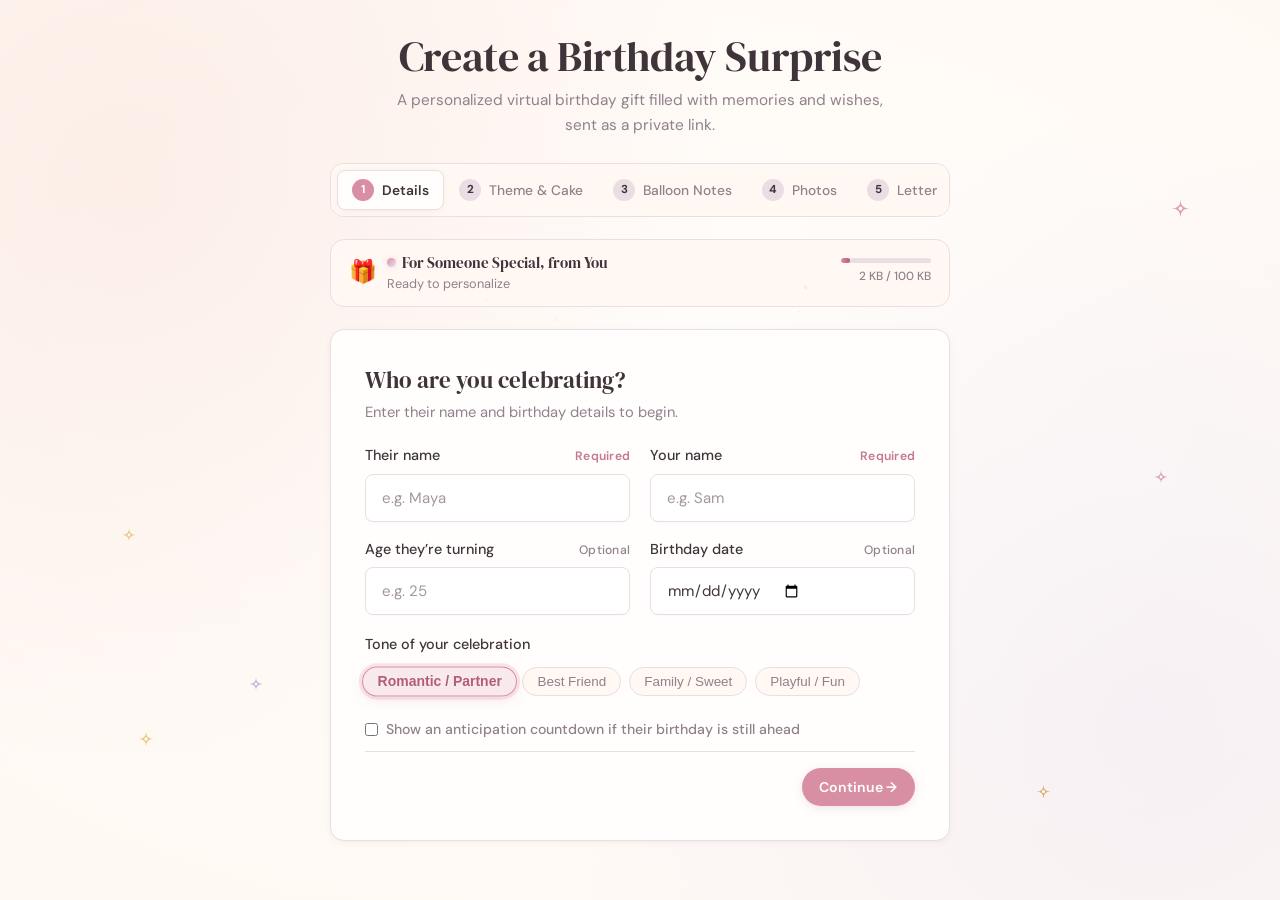
==== commit 2182560a: "Add living birthday atmosphere background and interaction-driven motion design" ====
--- a/index.html
+++ b/index.html
@@ -11,8 +11,11 @@
 <link rel="stylesheet" href="style.css">
 </head>
 <body data-theme="violet">
-<!-- Restrained Background with Fireflies -->
+<!-- Living Birthday Atmosphere Background -->
 <div class="bg" aria-hidden="true">
+  <div class="bg-glow"></div>
+  <div class="bg-layer bg-layer-back" id="bgLayerBack"></div>
+  <div class="bg-layer bg-layer-front" id="bgLayerFront"></div>
   <div id="fireflies"></div>
 </div>
 
--- a/style.css
+++ b/style.css
@@ -137,13 +137,198 @@
   outline: none;
 }
 
-/* Soft, Warm Birthday Background */
+/* ==============================================================
+   LIVING BIRTHDAY ATMOSPHERE & BACKGROUND SYSTEM
+   ============================================================== */
 .bg {
   position: fixed;
   inset: 0;
-  z-index: -1;
+  z-index: 0;
   pointer-events: none;
-  background: radial-gradient(ellipse 90% 55% at 50% 0%, rgba(234, 226, 242, 0.5), transparent 75%), var(--bg);
+  overflow: hidden;
+  background-color: var(--bg);
+}
+
+.bg-glow {
+  position: absolute;
+  inset: 0;
+  background:
+    radial-gradient(circle at 10% 20%, rgba(245, 211, 200, 0.32) 0%, transparent 45%),
+    radial-gradient(circle at 90% 80%, rgba(234, 226, 242, 0.40) 0%, transparent 45%),
+    radial-gradient(ellipse 70% 60% at 50% 45%, rgba(255, 254, 252, 0.88) 0%, rgba(255, 249, 244, 0.35) 100%);
+  pointer-events: none;
+}
+
+.bg-layer {
+  position: absolute;
+  inset: 0;
+  pointer-events: none;
+  overflow: hidden;
+}
+
+.bg-layer-back {
+  filter: blur(1.2px);
+  opacity: 0.35;
+}
+
+.bg-layer-front {
+  opacity: 0.85;
+}
+
+/* Background Animated Items */
+.bg-item {
+  position: absolute;
+  pointer-events: none;
+  user-select: none;
+  will-change: transform;
+}
+
+/* 🎈 Floating Balloons with Swaying Strings */
+.bg-balloon {
+  animation: floatBalloon var(--dur, 22s) cubic-bezier(0.4, 0, 0.6, 1) infinite;
+  animation-delay: var(--delay, 0s);
+  bottom: -150px;
+}
+
+.bg-balloon .balloon-body-wrap {
+  animation: balloonSway var(--sway-dur, 5s) ease-in-out infinite alternate;
+  transform-origin: 50% 100%;
+}
+
+.bg-balloon .balloon-string {
+  animation: stringWave var(--sway-dur, 4s) ease-in-out infinite alternate;
+  transform-origin: 50% 0%;
+}
+
+@keyframes floatBalloon {
+  0% {
+    transform: translate3d(0, 0, 0);
+    opacity: 0;
+  }
+  6% {
+    opacity: var(--target-op, 0.75);
+  }
+  92% {
+    opacity: var(--target-op, 0.75);
+  }
+  100% {
+    transform: translate3d(var(--drift-x, 0px), calc(-100vh - 190px), 0);
+    opacity: 0;
+  }
+}
+
+@keyframes balloonSway {
+  0% { transform: rotate(-5deg) translateX(-6px); }
+  100% { transform: rotate(5deg) translateX(6px); }
+}
+
+@keyframes stringWave {
+  0% { transform: rotate(-7deg) scaleX(0.92); }
+  100% { transform: rotate(7deg) scaleX(1.08); }
+}
+
+/* 🎀 Delicate Curled Ribbons */
+.bg-ribbon {
+  animation: floatRibbon var(--dur, 28s) linear infinite;
+  animation-delay: var(--delay, 0s);
+  bottom: -110px;
+}
+
+@keyframes floatRibbon {
+  0% {
+    transform: translate3d(0, 0, 0) rotate(0deg) scaleX(1);
+    opacity: 0;
+  }
+  8% { opacity: var(--target-op, 0.65); }
+  50% { transform: translate3d(var(--drift-x, 15px), calc(-50vh - 50px), 0) rotate(180deg) scaleX(0.7); }
+  92% { opacity: var(--target-op, 0.65); }
+  100% {
+    transform: translate3d(0, calc(-100vh - 130px), 0) rotate(360deg) scaleX(1);
+    opacity: 0;
+  }
+}
+
+/* ✨ Twinkling Stars */
+.bg-star {
+  animation: twinkleStar var(--dur, 4s) ease-in-out infinite;
+  animation-delay: var(--delay, 0s);
+}
+
+@keyframes twinkleStar {
+  0%, 100% {
+    transform: scale(0.65) rotate(0deg);
+    opacity: 0.18;
+  }
+  50% {
+    transform: scale(1.18) rotate(45deg);
+    opacity: 0.95;
+    filter: drop-shadow(0 0 5px rgba(232, 191, 114, 0.6));
+  }
+}
+
+/* 🌸 Drifting Blossom Petals */
+.bg-petal {
+  animation: floatPetal var(--dur, 25s) linear infinite;
+  animation-delay: var(--delay, 0s);
+  bottom: -40px;
+}
+
+@keyframes floatPetal {
+  0% {
+    transform: translate3d(0, 0, 0) rotate(-15deg);
+    opacity: 0;
+  }
+  8% { opacity: var(--target-op, 0.65); }
+  25% { transform: translate3d(-16px, calc(-25vh - 10px), 0) rotate(25deg); }
+  50% { transform: translate3d(14px, calc(-50vh - 20px), 0) rotate(-20deg); }
+  75% { transform: translate3d(-12px, calc(-75vh - 30px), 0) rotate(30deg); }
+  92% { opacity: var(--target-op, 0.65); }
+  100% {
+    transform: translate3d(8px, calc(-100vh - 60px), 0) rotate(-10deg);
+    opacity: 0;
+  }
+}
+
+/* 💖 Tiny Floating Hearts */
+.bg-heart {
+  animation: floatHeart var(--dur, 26s) ease-in-out infinite;
+  animation-delay: var(--delay, 0s);
+  bottom: -40px;
+}
+
+@keyframes floatHeart {
+  0% {
+    transform: translate3d(0, 0, 0) scale(0.85);
+    opacity: 0;
+  }
+  10% { opacity: var(--target-op, 0.6); }
+  50% { transform: translate3d(var(--drift-x, 12px), calc(-50vh - 20px), 0) scale(1.1); }
+  90% { opacity: var(--target-op, 0.6); }
+  100% {
+    transform: translate3d(0, calc(-100vh - 60px), 0) scale(0.9);
+    opacity: 0;
+  }
+}
+
+/* 🎁 Delicate Gift Bows */
+.bg-bow {
+  animation: floatBow var(--dur, 30s) ease-in-out infinite;
+  animation-delay: var(--delay, 0s);
+  bottom: -50px;
+}
+
+@keyframes floatBow {
+  0% {
+    transform: translate3d(0, 0, 0) rotate(-8deg);
+    opacity: 0;
+  }
+  10% { opacity: var(--target-op, 0.65); }
+  50% { transform: translate3d(var(--drift-x, -10px), calc(-50vh - 25px), 0) rotate(8deg); }
+  90% { opacity: var(--target-op, 0.65); }
+  100% {
+    transform: translate3d(0, calc(-100vh - 70px), 0) rotate(-8deg);
+    opacity: 0;
+  }
 }
 
 /* Subtle drifting fireflies / stars in soft rose */
@@ -435,6 +620,7 @@
 .workshop-header {
   text-align: center;
   margin-bottom: 2px;
+  animation: headerEntrance 0.7s cubic-bezier(0.16, 1, 0.3, 1) both;
 }
 
 .workshop-title {
@@ -489,6 +675,7 @@
   padding: 6px;
   overflow-x: auto;
   scrollbar-width: none;
+  animation: navEntrance 0.75s cubic-bezier(0.16, 1, 0.3, 1) 0.08s both;
 }
 .step-nav::-webkit-scrollbar { display: none; }
 
@@ -554,6 +741,7 @@
   align-items: center;
   justify-content: space-between;
   gap: 14px;
+  animation: previewEntrance 0.75s cubic-bezier(0.16, 1, 0.3, 1) 0.12s both;
 }
 
 .live-preview-box {
@@ -634,6 +822,27 @@
   border: 1.5px solid var(--bg-card-border);
   border-radius: var(--radius-md);
   box-shadow: var(--shadow-sm);
+  animation: cardEntrance 0.8s cubic-bezier(0.16, 1, 0.3, 1) 0.16s both;
+}
+
+@keyframes headerEntrance {
+  0% { opacity: 0; transform: translateY(12px); }
+  100% { opacity: 1; transform: translateY(0); }
+}
+
+@keyframes navEntrance {
+  0% { opacity: 0; transform: translateY(12px); }
+  100% { opacity: 1; transform: translateY(0); }
+}
+
+@keyframes previewEntrance {
+  0% { opacity: 0; transform: translateY(12px); }
+  100% { opacity: 1; transform: translateY(0); }
+}
+
+@keyframes cardEntrance {
+  0% { opacity: 0; transform: translateY(18px) scale(0.99); }
+  100% { opacity: 1; transform: translateY(0) scale(1); }
 }
 
 .workshop-pane {
@@ -827,20 +1036,38 @@
   font-size: 0.84rem;
   font-weight: 500;
   cursor: pointer;
-  transition: var(--transition);
+  transition: transform 0.2s cubic-bezier(0.175, 0.885, 0.32, 1.275),
+              background-color 0.22s ease,
+              border-color 0.22s ease,
+              box-shadow 0.22s ease,
+              color 0.22s ease;
 }
 
 .chip:hover {
   background: #F8EDF2;
   color: var(--ink);
   border-color: var(--accent);
+  transform: translateY(-1.5px);
+}
+
+.chip:active {
+  transform: translateY(1px) scale(0.97);
 }
 
 .chip.active {
-  background: rgba(217, 143, 163, 0.16);
+  background: rgba(217, 143, 163, 0.18);
   border-color: var(--accent);
   color: #B35E74;
   font-weight: 600;
+  transform: scale(1.04);
+  box-shadow: 0 0 0 3px rgba(217, 143, 163, 0.22), 0 4px 12px rgba(217, 143, 163, 0.18);
+  animation: chipSelectPulse 0.32s cubic-bezier(0.175, 0.885, 0.32, 1.275);
+}
+
+@keyframes chipSelectPulse {
+  0% { transform: scale(0.95); }
+  50% { transform: scale(1.08); }
+  100% { transform: scale(1.04); }
 }
 
 /* Theme Swatches */
@@ -2056,6 +2283,14 @@
     width: 30vw;
     opacity: 0.45;
   }
+
+  .bg-layer-back {
+    display: none;
+  }
+
+  .bg-item {
+    opacity: 0.42 !important;
+  }
 }
 
 /* Accessibility: Reduced Motion */
@@ -2067,81 +2302,15 @@
     animation-iteration-count: 1 !important;
     transition-duration: 0.01ms !important;
   }
-}
-  pointer-events: none;
-}
-
-#toast.on {
-  opacity: 1;
-  transform: translate(-50%, 0);
-}
-
-/* Subtle Bloom */
-body.bloom::after {
-  content: "";
-  position: fixed;
-  inset: 0;
-  background: #fff;
-  opacity: 0;
-  pointer-events: none;
-  z-index: 90;
-  animation: flashBloom 0.8s ease-out forwards;
-}
-
-@keyframes flashBloom {
-  0% { opacity: 0.22; }
-  100% { opacity: 0; }
-}
-
-/* Responsive Accommodations */
-@media (max-width: 600px) {
-  .stage {
-    padding: calc(64px + env(safe-area-inset-top)) 16px calc(32px + env(safe-area-inset-bottom));
-    gap: 16px;
-  }
-  
-  .step-tab {
-    padding: 6px 8px;
-    font-size: 0.76rem;
-  }
-
-  .step-tab span:not(.step-num) {
-    display: none;
-  }
-
-  .step-tab.active span:not(.step-num) {
-    display: inline;
-  }
-  
-  .theme-picker {
-    grid-template-columns: repeat(2, 1fr);
-  }
-
-  .row.between {
-    flex-direction: column-reverse;
-  }
-
-  .row.between > * {
-    width: 100%;
-  }
-
-  .countdown-box {
-    grid-template-columns: repeat(2, 1fr);
-  }
-
-  .balloon-tree {
-    width: 30vw;
-    opacity: 0.45;
-  }
-}
-
-/* Accessibility: Reduced Motion */
-@media (prefers-reduced-motion: reduce) {
-  *,
-  *::before,
-  *::after {
-    animation-duration: 0.01ms !important;
-    animation-iteration-count: 1 !important;
-    transition-duration: 0.01ms !important;
-  }
-}
+
+  .bg-item,
+  .bg-balloon,
+  .bg-ribbon,
+  .bg-star,
+  .bg-petal,
+  .bg-heart,
+  .bg-bow,
+  .firefly {
+    display: none !important;
+  }
+}
